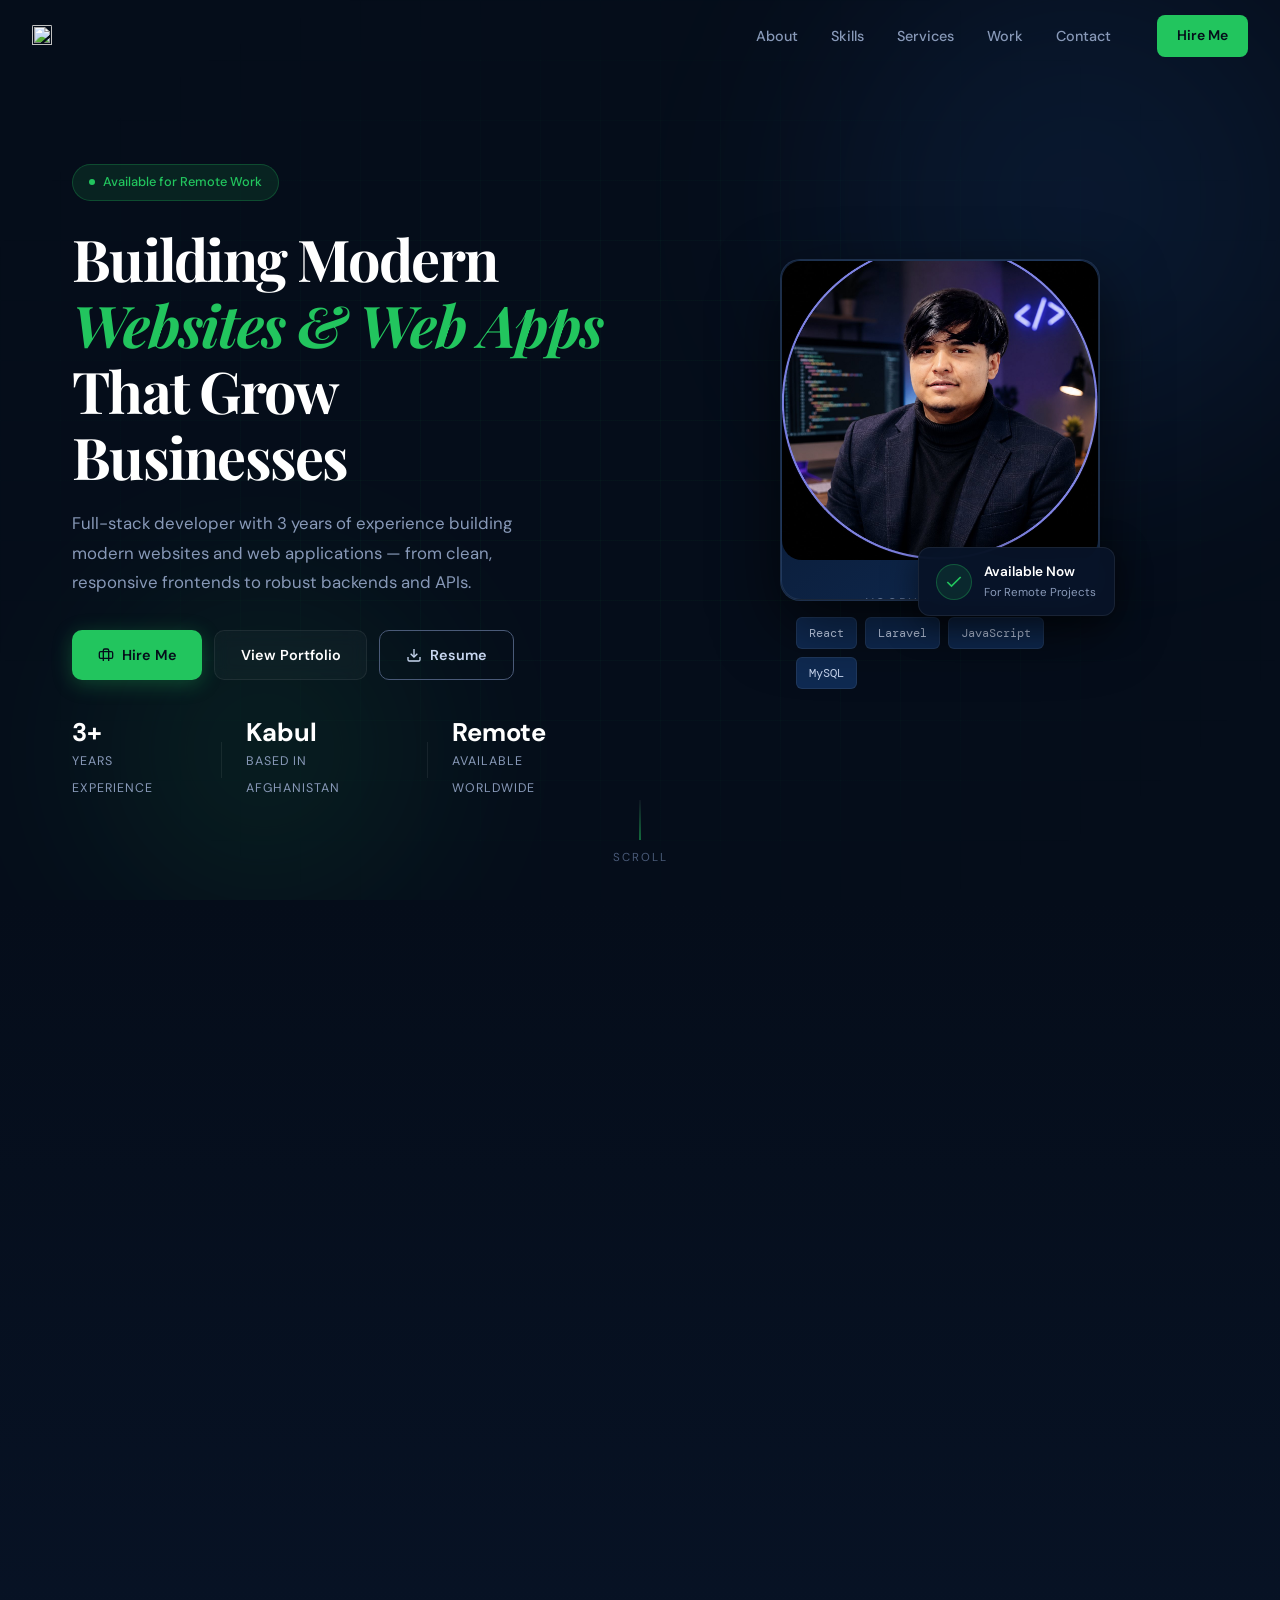
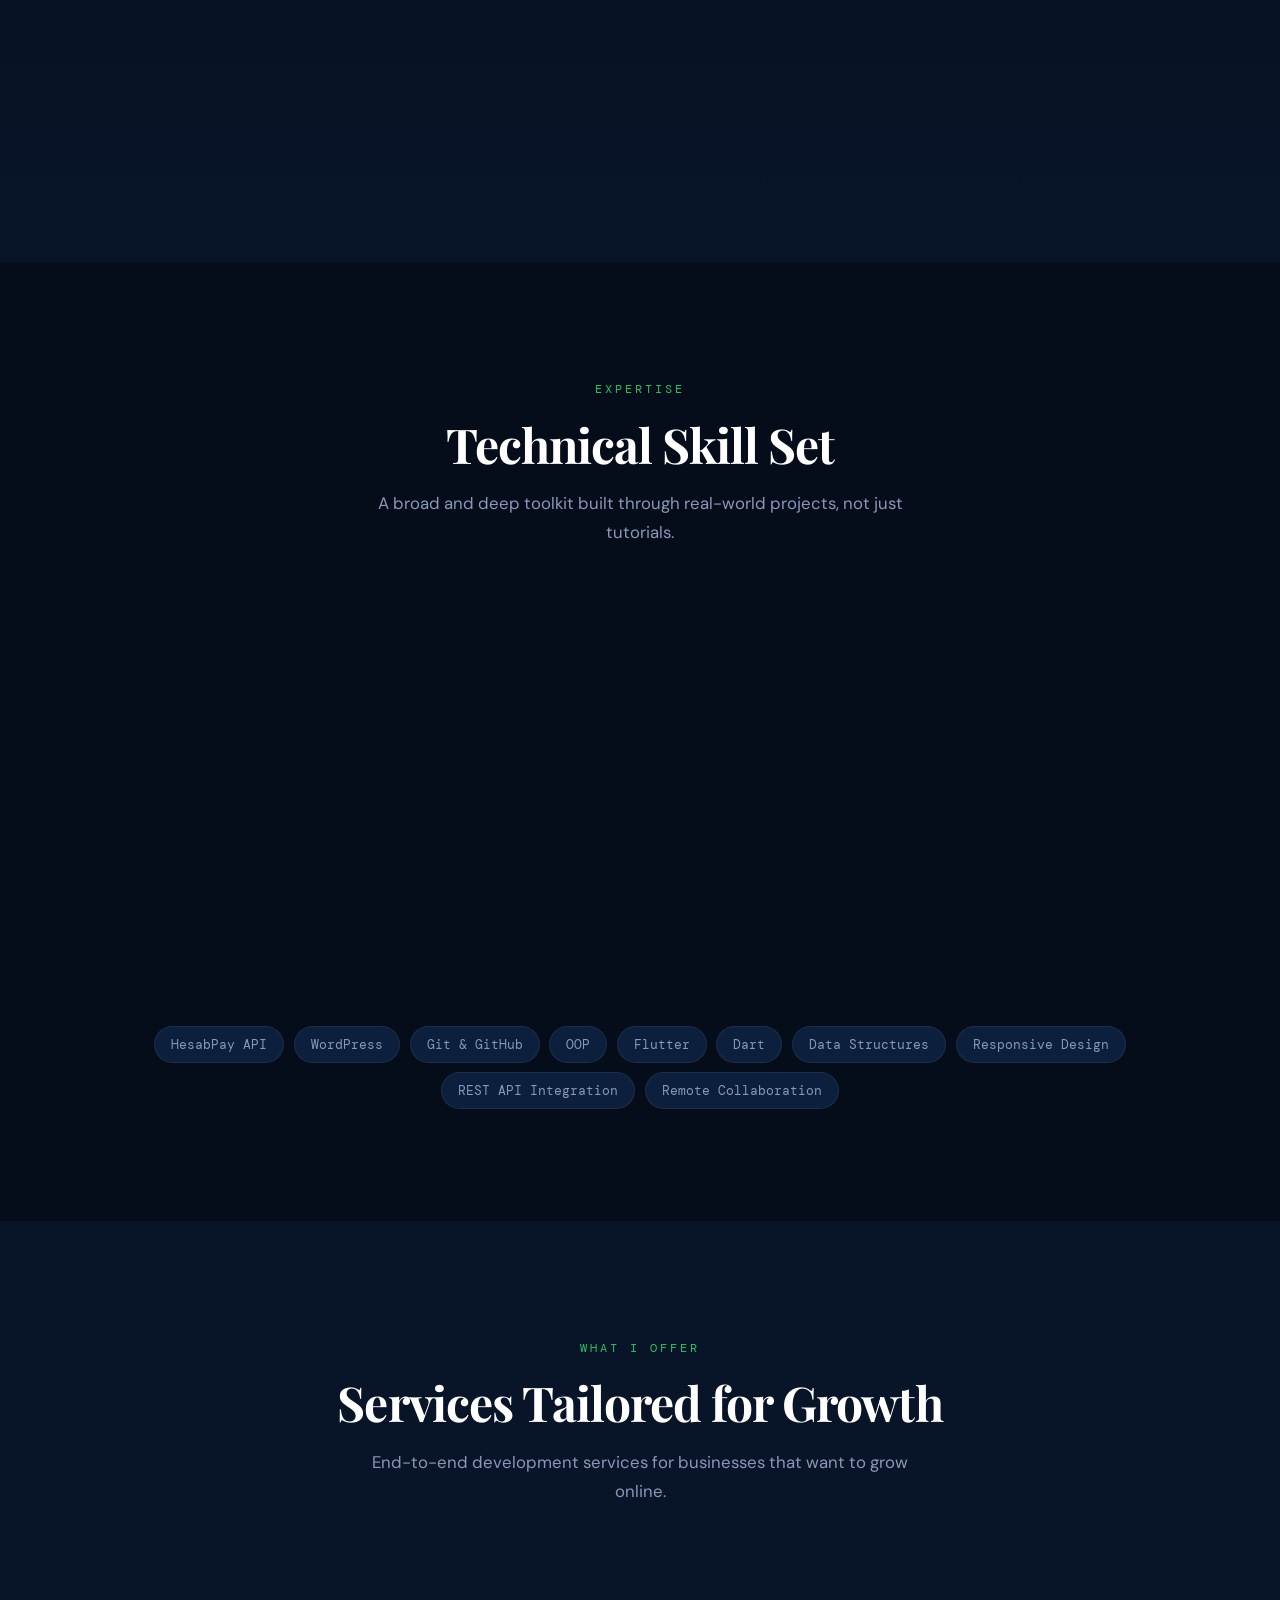
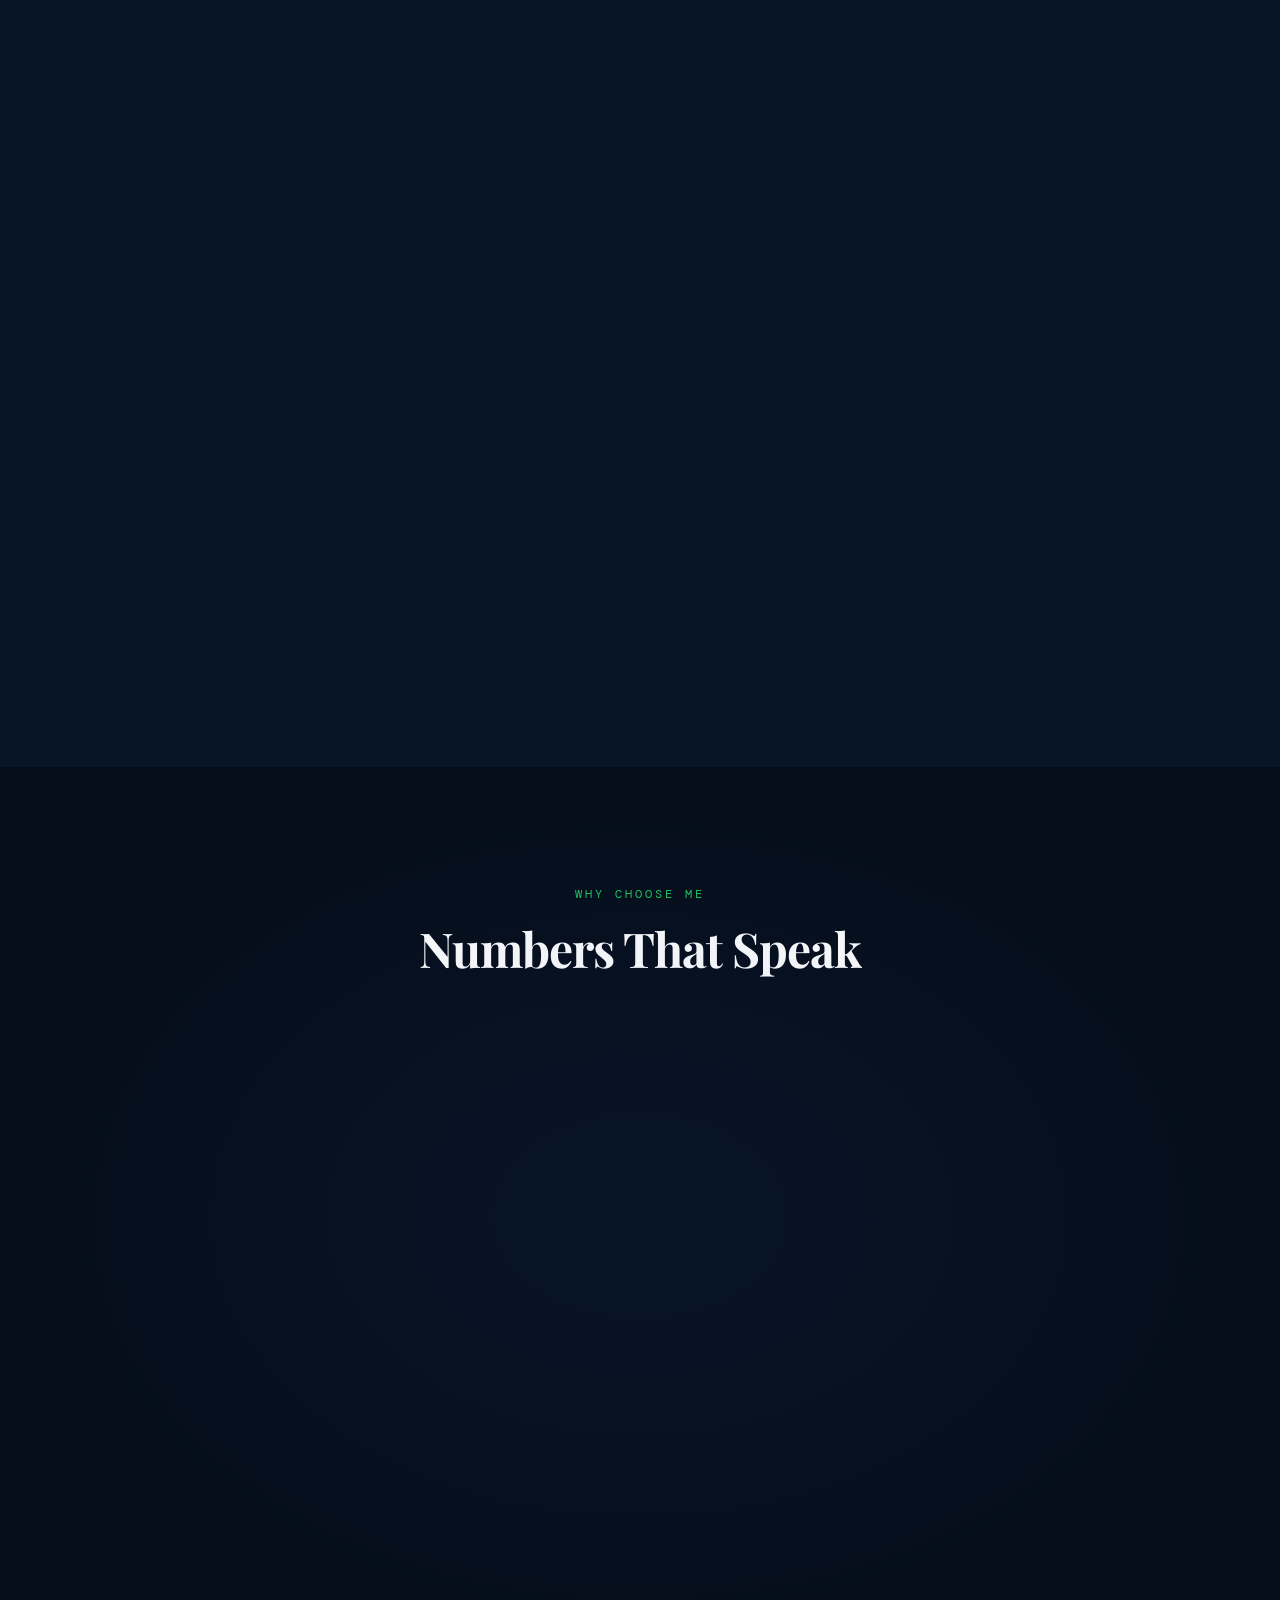
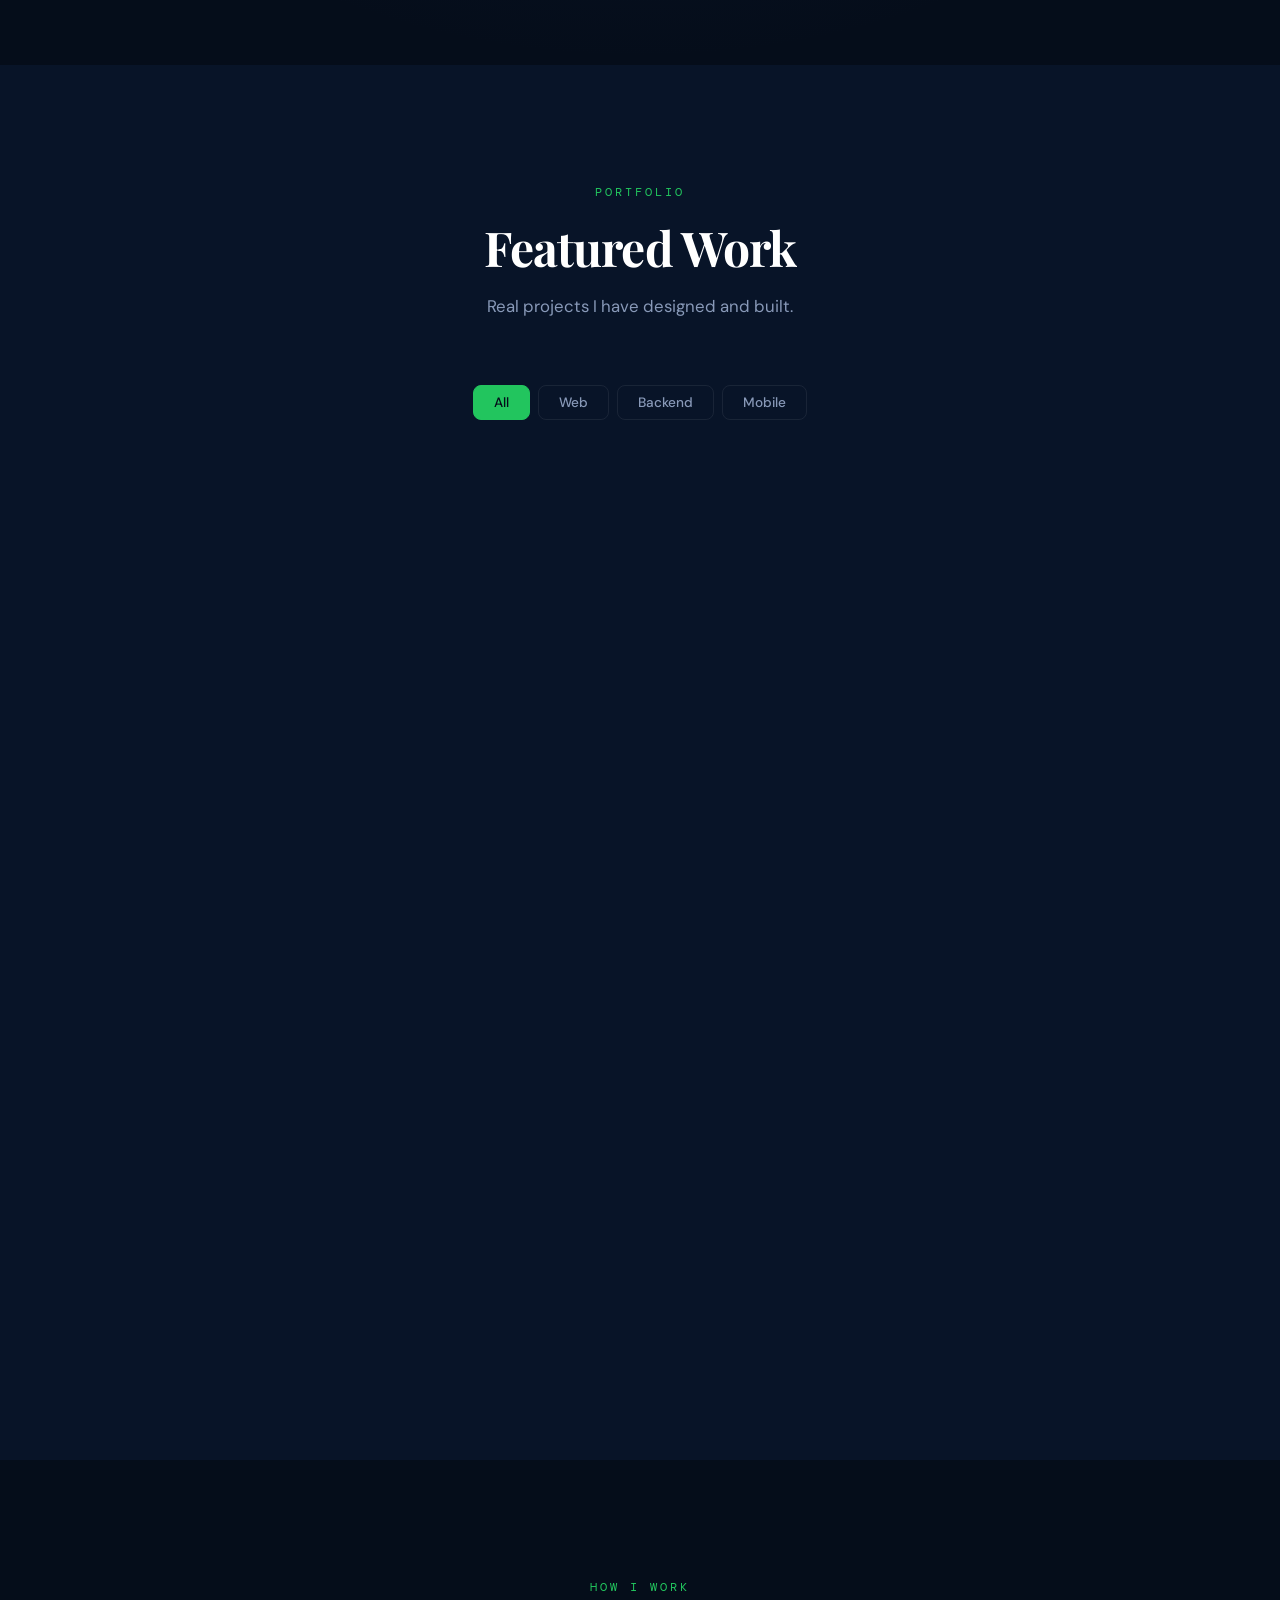
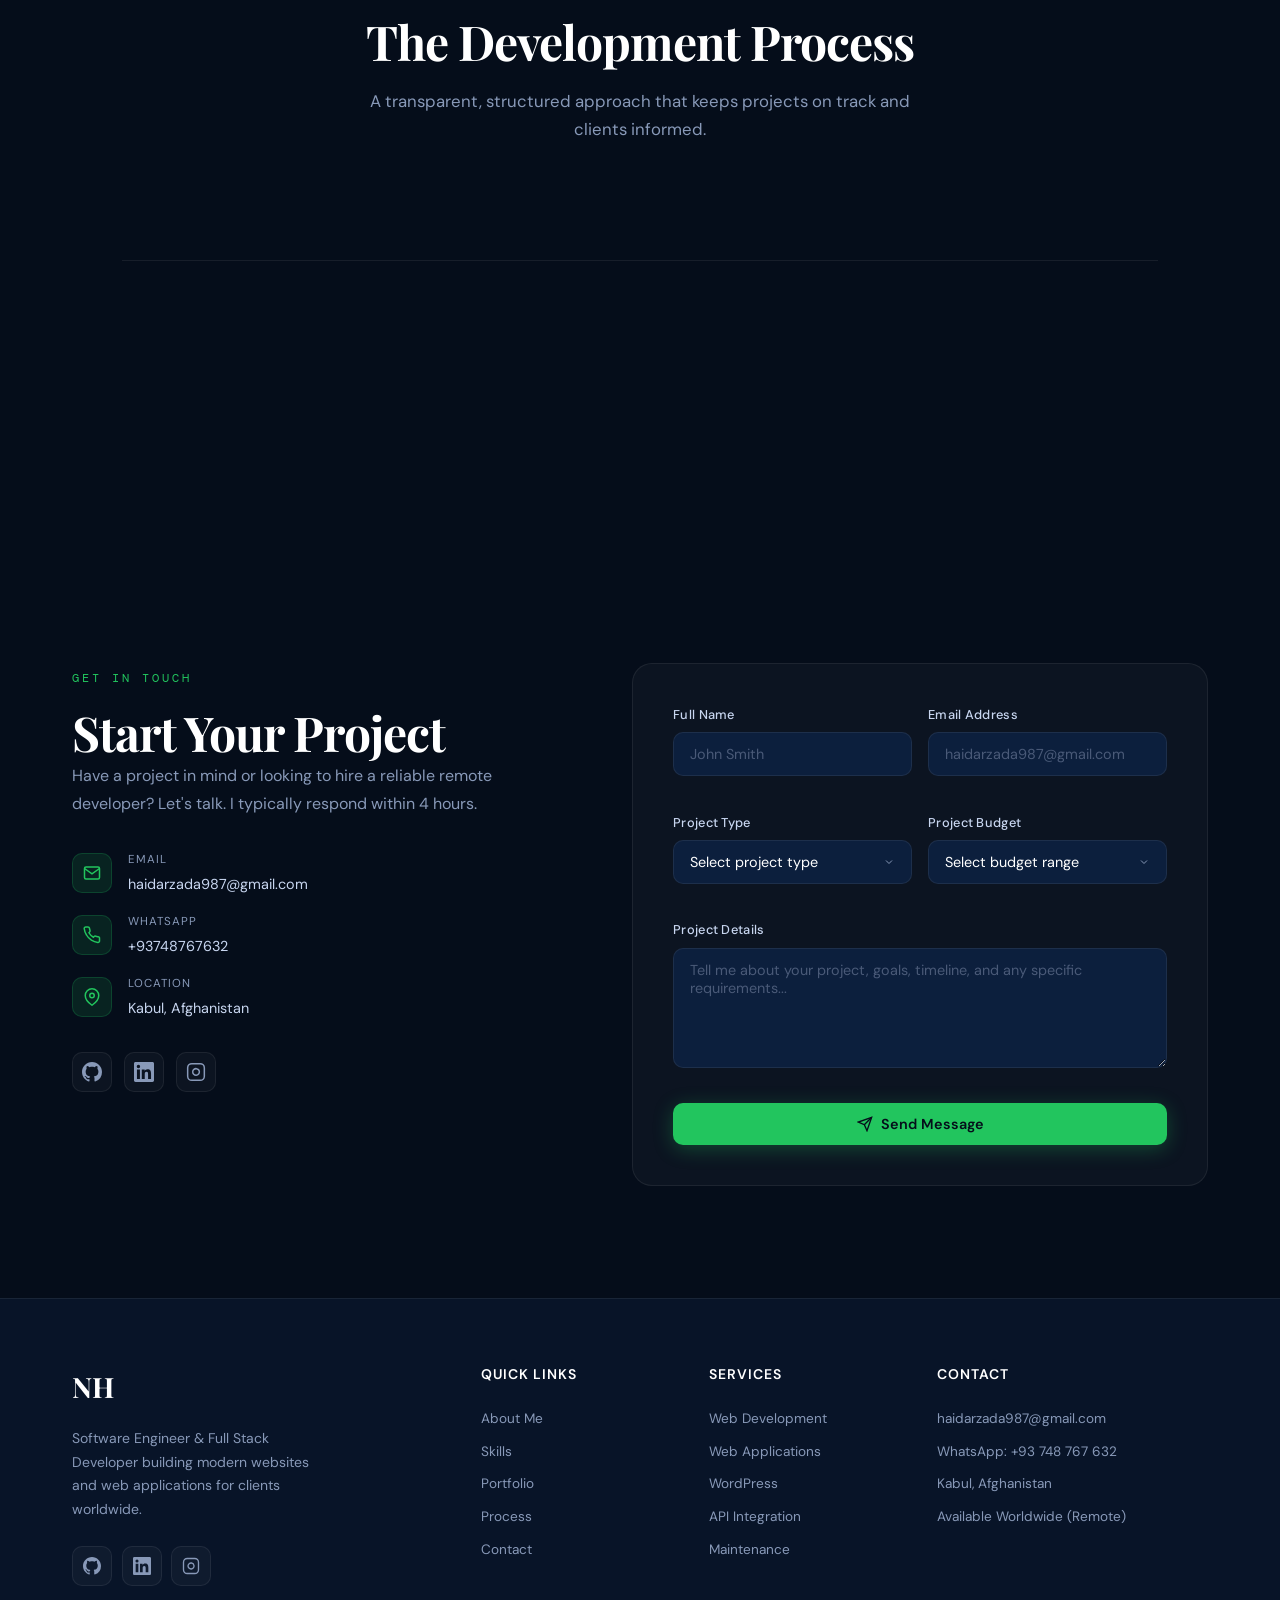
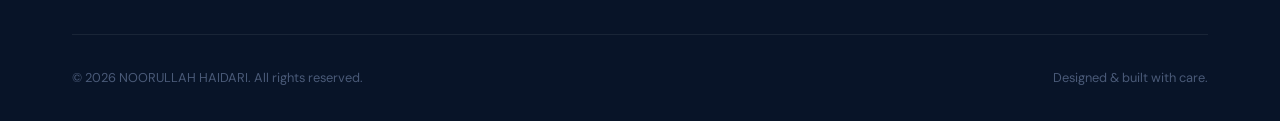
==== index.html @ 988dbe35 "Add BMI Pro mobile app to projects, add Mobile filter and Flutter/Dart skills" ====
<!DOCTYPE html>
<html lang="en">
<head>
  <meta charset="UTF-8" />
  <meta name="viewport" content="width=device-width, initial-scale=1.0" />
  <meta name="description" content="NOORULLAH HAIDARI — Software Engineer & Full Stack Developer based in Kabul, Afghanistan. Building modern websites and web applications for clients worldwide." />
  <meta name="keywords" content="Software Engineer, Full Stack Developer, Web Developer, Freelance Developer, Kabul, Remote Developer" />
  <meta name="author" content="NOORULLAH HAIDARI" />
  <meta property="og:title" content="NOORULLAH HAIDARI — Software Engineer & Full Stack Developer" />
  <meta property="og:description" content="Building Modern Websites & Applications That Grow Businesses" />
  <meta property="og:type" content="website" />
  <meta property="og:url" content="https://haidarzada987-tech.github.io/noorcode/" />
  <title>NOORULLAH HAIDARI — Software Engineer & Full Stack Developer</title>
  <link rel="preconnect" href="https://fonts.googleapis.com" />
  <link rel="preconnect" href="https://fonts.gstatic.com" crossorigin />
  <link href="https://fonts.googleapis.com/css2?family=Playfair+Display:ital,wght@0,400;0,600;0,700;1,400&family=DM+Sans:wght@300;400;500;600&family=DM+Mono:wght@300;400&display=swap" rel="stylesheet" />
  <link rel="stylesheet" href="style.css" />

  <script type="application/ld+json">
  {
    "@context": "https://schema.org",
    "@type": "Person",
    "name": "NOORULLAH HAIDARI",
    "jobTitle": "Software Engineer & Full Stack Developer",
    "url": "https://haidarzada987-tech.github.io/noorcode/",
    "address": { "@type": "PostalAddress", "addressLocality": "Kabul", "addressCountry": "AF" }
  }
  </script>
</head>
<body>

<!-- Scroll progress -->
<div class="scroll-progress" id="scrollProgress"></div>

<!-- Loading Screen -->
<div class="loader" id="loader">
  <div class="loader-inner">
    <div class="loader-logo">NOOR Code</div>
    <div class="loader-bar"><div class="loader-fill"></div></div>
  </div>
</div>

<!-- Navigation -->
<nav class="nav" id="nav" role="navigation" aria-label="Main navigation">
  <div class="nav-container">
    <a href="#hero" class="nav-logo" aria-label="NOORULLAH HAIDARI home">
      <span class="logo-text">
        <img src="img/07.jpeg">
      </span>
    </a>
    <ul class="nav-links" role="list">
      <li><a href="#about">About</a></li>
      <li><a href="#skills">Skills</a></li>
      <li><a href="#services">Services</a></li>
      <li><a href="#projects">Work</a></li>
      <li><a href="#contact">Contact</a></li>
    </ul>
    <a href="#contact" class="nav-cta">Hire Me</a>
    <button class="nav-toggle" id="navToggle" aria-label="Toggle navigation" aria-expanded="false">
      <span></span><span></span><span></span>
    </button>
  </div>
  <div class="nav-mobile" id="navMobile" aria-hidden="true">
    <ul role="list">
      <li><a href="#about" class="mobile-link">About</a></li>
      <li><a href="#skills" class="mobile-link">Skills</a></li>
      <li><a href="#services" class="mobile-link">Services</a></li>
      <li><a href="#projects" class="mobile-link">Work</a></li>
      <li><a href="#contact" class="mobile-link">Contact</a></li>
    </ul>
  </div>
</nav>

<!-- Hero -->
<section class="hero" id="hero" aria-label="Hero section">
  <div class="hero-bg">
    <div class="hero-grid"></div>
    <div class="hero-orb hero-orb-1"></div>
    <div class="hero-orb hero-orb-2"></div>
  </div>
  <div class="hero-container">
    <div class="hero-content fade-up">
      <div class="hero-badge">
        <span class="badge-dot"></span>
        Available for Remote Work
      </div>
      <h1 class="hero-title">
        Building Modern<br />
        <em>Websites & Web Apps</em><br />
        That Grow Businesses
      </h1>
      <p class="hero-desc">
        Full-stack developer with 3 years of experience building modern websites and web applications — from clean, responsive frontends to robust backends and APIs.
      </p>
      <div class="hero-actions">
        <a href="#contact" class="btn btn-primary">
          <svg width="16" height="16" viewBox="0 0 24 24" fill="none" stroke="currentColor" stroke-width="2"><path d="M20 7H4a2 2 0 0 0-2 2v6a2 2 0 0 0 2 2h16a2 2 0 0 0 2-2V9a2 2 0 0 0-2-2z"/><path d="M16 21V5a2 2 0 0 0-2-2h-4a2 2 0 0 0-2 2v16"/></svg>
          Hire Me
        </a>
        <a href="#projects" class="btn btn-secondary">View Portfolio</a>
        <a href="#" class="btn btn-ghost" download>
          <svg width="16" height="16" viewBox="0 0 24 24" fill="none" stroke="currentColor" stroke-width="2"><path d="M21 15v4a2 2 0 0 1-2 2H5a2 2 0 0 1-2-2v-4"/><polyline points="7,10 12,15 17,10"/><line x1="12" y1="15" x2="12" y2="3"/></svg>
          Resume
        </a>
      </div>
      <div class="hero-stats">
        <div class="hero-stat">
          <strong>3+</strong>
          <span>Years Experience</span>
        </div>
        <div class="hero-stat-divider"></div>
        <div class="hero-stat">
          <strong>Kabul</strong>
          <span>Based in Afghanistan</span>
        </div>
        <div class="hero-stat-divider"></div>
        <div class="hero-stat">
          <strong>Remote</strong>
          <span>Available Worldwide</span>
        </div>
      </div>
    </div>
    <div class="hero-visual fade-up delay-2">
      <div class="profile-frame">
        <div class="profile-image-wrap">
          <div class="profile-placeholder" aria-label="Profile photo placeholder">
            <img class="img" src="img/profile-round.jpg"/>
            <svg viewBox="0 0 200 220" fill="none" xmlns="http://www.w3.org/2000/svg">
              <ellipse cx="100" cy="85" rx="45" ry="48" fill="#1e3a5f" opacity="0.7"/>
              <ellipse cx="100" cy="200" rx="75" ry="55" fill="#1e3a5f" opacity="0.5"/>
              <ellipse cx="100" cy="83" rx="32" ry="35" fill="#2a5298" opacity="0.9"/>
              <ellipse cx="100" cy="78" rx="18" ry="20" fill="#3a6fd8" opacity="0.8"/>
              <circle cx="94" cy="73" r="3" fill="white" opacity="0.6"/>
            </svg>
            <span>NOORULLAH HAIDARI</span>
          </div>
          <div class="profile-badge-card">
            <div class="badge-card-icon">
              <svg width="20" height="20" viewBox="0 0 24 24" fill="none" stroke="#22c55e" stroke-width="2"><polyline points="20,6 9,17 4,12"/></svg>
            </div>
            <div>
              <div class="badge-card-title">Available Now</div>
              <div class="badge-card-sub">For Remote Projects</div>
            </div>
          </div>
        </div>
        <div class="profile-tech-stack" aria-label="Technology stack">
          <span>React</span>
          <span>Laravel</span>
          <span>JavaScript</span>
          <span>MySQL</span>
        </div>
      </div>
    </div>
  </div>
  <div class="hero-scroll" aria-hidden="true">
    <div class="scroll-line"></div>
    <span>Scroll</span>
  </div>
</section>

<!-- About -->
<section class="about section" id="about" aria-label="About me">
  <div class="container">
    <div class="about-grid">
      <div class="about-visual fade-left">
        <div class="about-image-wrap">
          <div class="about-placeholder" aria-hidden="true">
            
            <img class="no img" src="img/profile-round.jpg">
          </div>
          <div class="about-exp-badge">
            <strong>3</strong>
            <span>Years of<br/>Experience</span>
          </div>
        </div>
        <div class="about-info-cards">
          <div class="info-card">
            <svg width="18" height="18" viewBox="0 0 24 24" fill="none" stroke="#22c55e" stroke-width="2"><path d="M21 10c0 7-9 13-9 13s-9-6-9-13a9 9 0 0 1 18 0z"/><circle cx="12" cy="10" r="3"/></svg>
            Kabul, Afghanistan
          </div>
          <div class="info-card">
            <svg width="18" height="18" viewBox="0 0 24 24" fill="none" stroke="#22c55e" stroke-width="2"><circle cx="12" cy="12" r="10"/><polyline points="12,6 12,12 16,14"/></svg>
            Remote Freelance
          </div>
        </div>
      </div>
      <div class="about-content fade-right">
        <div class="section-label">About Me</div>
        <h2 class="section-title">Crafting Digital Experiences With Precision</h2>
        <p class="about-lead">I'm <strong>NOORULLAH HAIDARI</strong>, a Software Engineer and Full Stack Developer specialising in building high-performance digital products that solve real business problems.</p>
        <p class="about-body">
          With 3 years of hands-on experience building websites and web applications — including a payment platform that lets people in Afghanistan pay for paid AI tools, and a live business website for a Finnish cleaning company — I bring both technical depth and product thinking to every project. I don't just write code; I design user flows and deliver polished products that work in the real world.
        </p>
        <p class="about-body">
          My approach is rooted in clear communication, a transparent process, and close attention to quality — I treat every project as a partnership.
        </p>
        <div class="about-highlights">
          <div class="highlight-item">
            <svg width="16" height="16" viewBox="0 0 24 24" fill="none" stroke="#22c55e" stroke-width="2.5"><polyline points="20,6 9,17 4,12"/></svg>
            Clean, maintainable codebases
          </div>
          <div class="highlight-item">
            <svg width="16" height="16" viewBox="0 0 24 24" fill="none" stroke="#22c55e" stroke-width="2.5"><polyline points="20,6 9,17 4,12"/></svg>
            On-time delivery, every project
          </div>
          <div class="highlight-item">
            <svg width="16" height="16" viewBox="0 0 24 24" fill="none" stroke="#22c55e" stroke-width="2.5"><polyline points="20,6 9,17 4,12"/></svg>
            Scalable architecture by default
          </div>
          <div class="highlight-item">
            <svg width="16" height="16" viewBox="0 0 24 24" fill="none" stroke="#22c55e" stroke-width="2.5"><polyline points="20,6 9,17 4,12"/></svg>
            Post-launch support included
          </div>
        </div>
        <a href="#contact" class="btn btn-primary">Start a Project</a>
      </div>
    </div>
  </div>
</section>

<!-- Skills -->
<section class="skills section" id="skills" aria-label="Skills">
  <div class="container">
    <div class="section-header">
      <div class="section-label">Expertise</div>
      <h2 class="section-title">Technical Skill Set</h2>
      <p class="section-sub">A broad and deep toolkit built through real-world projects, not just tutorials.</p>
    </div>
    <div class="skills-grid">
      <div class="skill-category fade-up">
        <div class="skill-cat-header">
          <div class="skill-cat-icon">
            <svg width="20" height="20" viewBox="0 0 24 24" fill="none" stroke="currentColor" stroke-width="2"><polyline points="16,18 22,12 16,6"/><polyline points="8,6 2,12 8,18"/></svg>
          </div>
          <h3>Frontend</h3>
        </div>
        <div class="skill-bars">
          <div class="skill-bar-item"><div class="skill-label"><span>HTML5</span><span>95%</span></div><div class="skill-track"><div class="skill-fill" data-width="95"></div></div></div>
          <div class="skill-bar-item"><div class="skill-label"><span>CSS3</span><span>92%</span></div><div class="skill-track"><div class="skill-fill" data-width="92"></div></div></div>
          <div class="skill-bar-item"><div class="skill-label"><span>JavaScript</span><span>90%</span></div><div class="skill-track"><div class="skill-fill" data-width="90"></div></div></div>
          <div class="skill-bar-item"><div class="skill-label"><span>React.js</span><span>82%</span></div><div class="skill-track"><div class="skill-fill" data-width="82"></div></div></div>
          <div class="skill-bar-item"><div class="skill-label"><span>WordPress</span><span>85%</span></div><div class="skill-track"><div class="skill-fill" data-width="85"></div></div></div>
        </div>
      </div>
      <div class="skill-category fade-up delay-1">
        <div class="skill-cat-header">
          <div class="skill-cat-icon">
            <svg width="20" height="20" viewBox="0 0 24 24" fill="none" stroke="currentColor" stroke-width="2"><rect x="2" y="3" width="20" height="14" rx="2"/><line x1="8" y1="21" x2="16" y2="21"/><line x1="12" y1="17" x2="12" y2="21"/></svg>
          </div>
          <h3>Backend</h3>
        </div>
        <div class="skill-bars">
          <div class="skill-bar-item"><div class="skill-label"><span>Python</span><span>78%</span></div><div class="skill-track"><div class="skill-fill" data-width="78"></div></div></div>
          <div class="skill-bar-item"><div class="skill-label"><span>PHP / Laravel</span><span>80%</span></div><div class="skill-track"><div class="skill-fill" data-width="80"></div></div></div>
          <div class="skill-bar-item"><div class="skill-label"><span>REST APIs</span><span>85%</span></div><div class="skill-track"><div class="skill-fill" data-width="85"></div></div></div>
          <div class="skill-bar-item"><div class="skill-label"><span>MySQL</span><span>85%</span></div><div class="skill-track"><div class="skill-fill" data-width="85"></div></div></div>
          <div class="skill-bar-item"><div class="skill-label"><span>Java</span><span>76%</span></div><div class="skill-track"><div class="skill-fill" data-width="76"></div></div></div>
        </div>
      </div>
      <div class="skill-category fade-up delay-2">
        <div class="skill-cat-header">
          <div class="skill-cat-icon">
            <svg width="20" height="20" viewBox="0 0 24 24" fill="none" stroke="currentColor" stroke-width="2"><path d="M12 2L2 7l10 5 10-5-10-5z"/><path d="M2 17l10 5 10-5"/><path d="M2 12l10 5 10-5"/></svg>
          </div>
          <h3>Programming & Tools</h3>
        </div>
        <div class="skill-bars">
          <div class="skill-bar-item"><div class="skill-label"><span>C++</span><span>80%</span></div><div class="skill-track"><div class="skill-fill" data-width="80"></div></div></div>
          <div class="skill-bar-item"><div class="skill-label"><span>Git / GitHub</span><span>88%</span></div><div class="skill-track"><div class="skill-fill" data-width="88"></div></div></div>
          <div class="skill-bar-item"><div class="skill-label"><span>OOP & Problem Solving</span><span>82%</span></div><div class="skill-track"><div class="skill-fill" data-width="82"></div></div></div>
          <div class="skill-bar-item"><div class="skill-label"><span>Data Structures</span><span>75%</span></div><div class="skill-track"><div class="skill-fill" data-width="75"></div></div></div>
          <div class="skill-bar-item"><div class="skill-label"><span>Responsive Design</span><span>85%</span></div><div class="skill-track"><div class="skill-fill" data-width="85"></div></div></div>
        </div>
      </div>
    </div>
    <div class="tech-pills">
      <span>HesabPay API</span><span>WordPress</span><span>Git & GitHub</span><span>OOP</span><span>Flutter</span><span>Dart</span>
      <span>Data Structures</span><span>Responsive Design</span><span>REST API Integration</span><span>Remote Collaboration</span>
    </div>
  </div>
</section>

<!-- Services -->
<section class="services section" id="services" aria-label="Services">
  <div class="container">
    <div class="section-header">
      <div class="section-label">What I Offer</div>
      <h2 class="section-title">Services Tailored for Growth</h2>
      <p class="section-sub">End-to-end development services for businesses that want to grow online.</p>
    </div>
    <div class="services-grid">

      <div class="service-card fade-up">
        <div class="service-icon">
          <svg width="28" height="28" viewBox="0 0 24 24" fill="none" stroke="currentColor" stroke-width="1.5"><rect x="3" y="3" width="18" height="18" rx="2"/><path d="M3 9h18"/><path d="M9 21V9"/></svg>
        </div>
        <h3>Website Development</h3>
        <p>Custom-built websites engineered for performance, SEO, and conversion. Pixel-perfect on every device.</p>
        <div class="service-tags"><span>HTML/CSS</span><span>JavaScript</span><span>React</span></div>
      </div>

      <div class="service-card fade-up delay-1">
        <div class="service-icon">
          <svg width="28" height="28" viewBox="0 0 24 24" fill="none" stroke="currentColor" stroke-width="1.5"><circle cx="9" cy="21" r="1"/><circle cx="20" cy="21" r="1"/><path d="M1 1h4l2.68 13.39a2 2 0 0 0 2 1.61h9.72a2 2 0 0 0 2-1.61L23 6H6"/></svg>
        </div>
        <h3>WordPress Websites</h3>
        <p>Business websites built with WordPress — service pages, pricing, FAQ, reviews, and booking/contact flows that are easy to update.</p>
        <div class="service-tags"><span>WordPress</span><span>CMS</span><span>SEO</span></div>
      </div>

      <div class="service-card fade-up delay-2">
        <div class="service-icon">
          <svg width="28" height="28" viewBox="0 0 24 24" fill="none" stroke="currentColor" stroke-width="1.5"><rect x="5" y="2" width="14" height="20" rx="2" ry="2"/><line x1="12" y1="18" x2="12.01" y2="18"/></svg>
        </div>
        <h3>Web Applications</h3>
        <p>Custom web applications with user accounts, dashboards, and payment flows — planned and built end-to-end.</p>
        <div class="service-tags"><span>React</span><span>JavaScript</span><span>MySQL</span></div>
      </div>

      <div class="service-card fade-up">
        <div class="service-icon">
          <svg width="28" height="28" viewBox="0 0 24 24" fill="none" stroke="currentColor" stroke-width="1.5"><path d="M14 2H6a2 2 0 0 0-2 2v16a2 2 0 0 0 2 2h12a2 2 0 0 0 2-2V8z"/><polyline points="14,2 14,8 20,8"/><line x1="16" y1="13" x2="8" y2="13"/><line x1="16" y1="17" x2="8" y2="17"/><polyline points="10,9 9,9 8,9"/></svg>
        </div>
        <h3>Landing Pages</h3>
        <p>High-converting landing pages designed to capture leads, drive sign-ups, and maximise ROI on campaigns.</p>
        <div class="service-tags"><span>Conversion</span><span>Responsive</span></div>
      </div>

      <div class="service-card fade-up delay-1">
        <div class="service-icon">
          <svg width="28" height="28" viewBox="0 0 24 24" fill="none" stroke="currentColor" stroke-width="1.5"><path d="M18 20V10"/><path d="M12 20V4"/><path d="M6 20v-6"/></svg>
        </div>
        <h3>Business Websites</h3>
        <p>Corporate websites that establish authority, present your brand with confidence, and convert visitors.</p>
        <div class="service-tags"><span>Branding</span><span>CMS</span><span>SEO</span></div>
      </div>

      <div class="service-card fade-up delay-2">
        <div class="service-icon">
          <svg width="28" height="28" viewBox="0 0 24 24" fill="none" stroke="currentColor" stroke-width="1.5"><polyline points="1,4 1,10 7,10"/><path d="M3.51 15a9 9 0 1 0 .49-3.45"/></svg>
        </div>
        <h3>Maintenance & Support</h3>
        <p>Proactive monitoring, regular updates, bug fixes, and performance optimisation to keep your product healthy.</p>
        <div class="service-tags"><span>Ongoing Support</span><span>Updates</span></div>
      </div>

      <div class="service-card fade-up">
        <div class="service-icon">
          <svg width="28" height="28" viewBox="0 0 24 24" fill="none" stroke="currentColor" stroke-width="1.5"><path d="M13 2L3 14h9l-1 8 10-12h-9l1-8z"/></svg>
        </div>
        <h3>Performance Optimisation</h3>
        <p>Speed audits, Core Web Vitals improvements, and code-level optimisation that measurably improve scores.</p>
        <div class="service-tags"><span>Lighthouse</span><span>CDN</span><span>Caching</span></div>
      </div>

      <div class="service-card fade-up delay-1">
        <div class="service-icon">
          <svg width="28" height="28" viewBox="0 0 24 24" fill="none" stroke="currentColor" stroke-width="1.5"><path d="M10 13a5 5 0 0 0 7.54.54l3-3a5 5 0 0 0-7.07-7.07l-1.72 1.71"/><path d="M14 11a5 5 0 0 0-7.54-.54l-3 3a5 5 0 0 0 7.07 7.07l1.71-1.71"/></svg>
        </div>
        <h3>API Integration</h3>
        <p>Third-party integrations with payment gateways and custom REST APIs — including a real payment integration with the HesabPay API.</p>
        <div class="service-tags"><span>REST</span><span>HesabPay</span><span>JSON</span></div>
      </div>

    </div>
  </div>
</section>

<!-- Why Choose Me -->
<section class="stats section" id="stats" aria-label="Statistics">
  <div class="stats-bg"></div>
  <div class="container">
    <div class="section-header">
      <div class="section-label">Why Choose Me</div>
      <h2 class="section-title">Numbers That Speak</h2>
    </div>
    <div class="stats-grid">
      <div class="stat-card fade-up">
        <div class="stat-number" data-target="3">0</div>
        <div class="stat-symbol">+</div>
        <div class="stat-label">Years Experience</div>
      </div>
      <div class="stat-card fade-up delay-1">
        <div class="stat-number" data-target="2">0</div>
        <div class="stat-symbol">+</div>
        <div class="stat-label">Live Websites</div>
      </div>
      <div class="stat-card fade-up delay-2">
        <div class="stat-number" data-target="3">0</div>
        <div class="stat-symbol">+</div>
        <div class="stat-label">Featured Projects</div>
      </div>
      <div class="stat-card fade-up delay-3">
        <div class="stat-number" data-target="100">0</div>
        <div class="stat-symbol">%</div>
        <div class="stat-label">Remote Availability</div>
      </div>
    </div>
    <div class="why-grid">
      <div class="why-item fade-up">
        <div class="why-icon">
          <svg width="22" height="22" viewBox="0 0 24 24" fill="none" stroke="#22c55e" stroke-width="2"><path d="M12 22s8-4 8-10V5l-8-3-8 3v7c0 6 8 10 8 10z"/></svg>
        </div>
        <h4>Secure & Reliable</h4>
        <p>Security-first approach, encrypted communications, and industry-standard best practices on every project.</p>
      </div>
      <div class="why-item fade-up delay-1">
        <div class="why-icon">
          <svg width="22" height="22" viewBox="0 0 24 24" fill="none" stroke="#22c55e" stroke-width="2"><circle cx="12" cy="12" r="10"/><polyline points="12,6 12,12 16,14"/></svg>
        </div>
        <h4>On-Time Delivery</h4>
        <p>Transparent timelines with milestone-based progress. I respect deadlines because your time is money.</p>
      </div>
      <div class="why-item fade-up delay-2">
        <div class="why-icon">
          <svg width="22" height="22" viewBox="0 0 24 24" fill="none" stroke="#22c55e" stroke-width="2"><path d="M17 21v-2a4 4 0 0 0-4-4H5a4 4 0 0 0-4 4v2"/><circle cx="9" cy="7" r="4"/><path d="M23 21v-2a4 4 0 0 0-3-3.87"/><path d="M16 3.13a4 4 0 0 1 0 7.75"/></svg>
        </div>
        <h4>Client-First Approach</h4>
        <p>Regular updates, open channels, and full transparency throughout the project lifecycle.</p>
      </div>
      <div class="why-item fade-up delay-3">
        <div class="why-icon">
          <svg width="22" height="22" viewBox="0 0 24 24" fill="none" stroke="#22c55e" stroke-width="2"><polyline points="22,12 18,12 15,21 9,3 6,12 2,12"/></svg>
        </div>
        <h4>Built to Scale</h4>
        <p>Architecture decisions made with growth in mind. Your product won't need a rewrite in six months.</p>
      </div>
    </div>
  </div>
</section>

<!-- Projects -->
<section class="projects section" id="projects" aria-label="Portfolio projects">
  <div class="container">
    <div class="section-header">
      <div class="section-label">Portfolio</div>
      <h2 class="section-title">Featured Work</h2>
      <p class="section-sub">Real projects I have designed and built.</p>
    </div>
    <div class="projects-filter">
      <button class="filter-btn active" data-filter="all">All</button>
      <button class="filter-btn" data-filter="web">Web</button>
      <button class="filter-btn" data-filter="backend">Backend</button>
      <button class="filter-btn" data-filter="mobile">Mobile</button>
    </div>
    <div class="projects-grid">

      <div class="project-card fade-up" data-category="backend">
        <div class="project-image">
          <div class="project-placeholder proj-1">
            <div class="proj-mockup">
              <div class="mockup-bar"></div>
              <div class="mockup-content">
                <div class="mockup-line w80"></div>
                <div class="mockup-line w60"></div>
                <div class="mockup-grid">
                  <div class="mockup-block"></div>
                  <div class="mockup-block"></div>
                  <div class="mockup-block"></div>
                </div>
              </div>
            </div>
          </div>
          <div class="project-overlay">
            <a href="https://github.com/haidarzada987-tech" class="overlay-btn" aria-label="View on GitHub">
              <svg width="18" height="18" viewBox="0 0 24 24" fill="currentColor"><path d="M12 0C5.37 0 0 5.37 0 12c0 5.31 3.435 9.795 8.205 11.385.6.105.825-.255.825-.57 0-.285-.015-1.23-.015-2.235-3.015.555-3.795-.735-4.035-1.41-.135-.345-.72-1.41-1.23-1.695-.42-.225-1.02-.78-.015-.795.945-.015 1.62.87 1.845 1.23 1.08 1.815 2.805 1.305 3.495.99.105-.78.42-1.305.765-1.605-2.67-.3-5.46-1.335-5.46-5.925 0-1.305.465-2.385 1.23-3.225-.12-.3-.54-1.53.12-3.18 0 0 1.005-.315 3.3 1.23.96-.27 1.98-.405 3-.405s2.04.135 3 .405c2.295-1.56 3.3-1.23 3.3-1.23.66 1.65.24 2.88.12 3.18.765.84 1.23 1.905 1.23 3.225 0 4.605-2.805 5.625-5.475 5.925.435.375.81 1.095.81 2.22 0 1.605-.015 2.895-.015 3.3 0 .315.225.69.825.57A12.02 12.02 0 0 0 24 12c0-6.63-5.37-12-12-12z"/></svg>
            </a>
            
          </div>
        </div>
        <div class="project-info">
          <div class="project-tags"><span>React</span><span>JavaScript</span><span>MySQL</span></div>
          <h3>AI Payment Platform</h3>
          <p>A platform that lets people in Afghanistan pay for paid AI tools: sign up with email and phone, choose an AI package, and pay through the HesabPay API.</p>
        </div>
      </div>
<div class="project-card fade-up delay-1" data-category="web">
        <div class="project-image">
          <div class="project-placeholder proj-2">
            <div class="proj-mockup">
              <div class="mockup-bar"></div>
              <div class="mockup-content">
                <div class="mockup-hero-block"></div>
                <div class="mockup-line w70"></div>
                <div class="mockup-line w50"></div>
              </div>
            </div>
          </div>
          <div class="project-overlay">
            <a href="https://github.com/haidarzada987-tech" class="overlay-btn" aria-label="View on GitHub"><svg width="18" height="18" viewBox="0 0 24 24" fill="currentColor"><path d="M12 0C5.37 0 0 5.37 0 12c0 5.31 3.435 9.795 8.205 11.385.6.105.825-.255.825-.57 0-.285-.015-1.23-.015-2.235-3.015.555-3.795-.735-4.035-1.41-.135-.345-.72-1.41-1.23-1.695-.42-.225-1.02-.78-.015-.795.945-.015 1.62.87 1.845 1.23 1.08 1.815 2.805 1.305 3.495.99.105-.78.42-1.305.765-1.605-2.67-.3-5.46-1.335-5.46-5.925 0-1.305.465-2.385 1.23-3.225-.12-.3-.54-1.53.12-3.18 0 0 1.005-.315 3.3 1.23.96-.27 1.98-.405 3-.405s2.04.135 3 .405c2.295-1.56 3.3-1.23 3.3-1.23.66 1.65.24 2.88.12 3.18.765.84 1.23 1.905 1.23 3.225 0 4.605-2.805 5.625-5.475 5.925.435.375.81 1.095.81 2.22 0 1.605-.015 2.895-.015 3.3 0 .315.225.69.825.57A12.02 12.02 0 0 0 24 12c0-6.63-5.37-12-12-12z"/></svg></a>
            <a href="https://siivouspalvelu-ast.fi/" class="overlay-btn" aria-label="Live demo"><svg width="18" height="18" viewBox="0 0 24 24" fill="none" stroke="currentColor" stroke-width="2"><path d="M18 13v6a2 2 0 0 1-2 2H5a2 2 0 0 1-2-2V8a2 2 0 0 1 2-2h6"/><polyline points="15,3 21,3 21,9"/><line x1="10" y1="14" x2="21" y2="3"/></svg></a>
          </div>
        </div>
        <div class="project-info">
          <div class="project-tags"><span>WordPress</span><span>Business Website</span><span>SEO</span></div>
          <h3>AST Clean & Shine — Business Website</h3>
          <p>Live WordPress website for a Finnish cleaning company: service pages, pricing, FAQ, customer reviews, and a booking/contact flow.</p>
        </div>
      </div>
<div class="project-card fade-up delay-2" data-category="web">
        <div class="project-image">
          <div class="project-placeholder proj-3">
            <div class="proj-mockup">
              <div class="mockup-bar"></div>
              <div class="mockup-content">
                <div class="mockup-dash-grid">
                  <div class="dash-stat"></div>
                  <div class="dash-stat"></div>
                  <div class="dash-stat"></div>
                </div>
                <div class="mockup-chart"></div>
              </div>
            </div>
          </div>
          <div class="project-overlay">
            <a href="https://github.com/haidarzada987-tech" class="overlay-btn" aria-label="View on GitHub"><svg width="18" height="18" viewBox="0 0 24 24" fill="currentColor"><path d="M12 0C5.37 0 0 5.37 0 12c0 5.31 3.435 9.795 8.205 11.385.6.105.825-.255.825-.57 0-.285-.015-1.23-.015-2.235-3.015.555-3.795-.735-4.035-1.41-.135-.345-.72-1.41-1.23-1.695-.42-.225-1.02-.78-.015-.795.945-.015 1.62.87 1.845 1.23 1.08 1.815 2.805 1.305 3.495.99.105-.78.42-1.305.765-1.605-2.67-.3-5.46-1.335-5.46-5.925 0-1.305.465-2.385 1.23-3.225-.12-.3-.54-1.53.12-3.18 0 0 1.005-.315 3.3 1.23.96-.27 1.98-.405 3-.405s2.04.135 3 .405c2.295-1.56 3.3-1.23 3.3-1.23.66 1.65.24 2.88.12 3.18.765.84 1.23 1.905 1.23 3.225 0 4.605-2.805 5.625-5.475 5.925.435.375.81 1.095.81 2.22 0 1.605-.015 2.895-.015 3.3 0 .315.225.69.825.57A12.02 12.02 0 0 0 24 12c0-6.63-5.37-12-12-12z"/></svg></a>
            <a href="https://haidarzada987-tech.github.io/noorcode/" class="overlay-btn" aria-label="Live demo"><svg width="18" height="18" viewBox="0 0 24 24" fill="none" stroke="currentColor" stroke-width="2"><path d="M18 13v6a2 2 0 0 1-2 2H5a2 2 0 0 1-2-2V8a2 2 0 0 1 2-2h6"/><polyline points="15,3 21,3 21,9"/><line x1="10" y1="14" x2="21" y2="3"/></svg></a>
          </div>
        </div>
        <div class="project-info">
          <div class="project-tags"><span>HTML5</span><span>CSS3</span><span>JavaScript</span></div>
          <h3>Personal Portfolio Website</h3>
          <p>This very website — my personal portfolio, designed, built, and published live with GitHub Pages.</p>
        </div>
      </div>
<div class="project-card fade-up delay-1" data-category="mobile">
        <div class="project-image">
          <div class="project-placeholder proj-4">
            <div class="proj-mockup">
              <div class="mockup-bar"></div>
              <div class="mockup-content">
                <div class="mockup-line w70"></div>
                <div class="mockup-line w50"></div>
                <div class="mockup-chart"></div>
              </div>
            </div>
          </div>
          <div class="project-overlay">
            <a href="https://github.com/haidarzada987-tech/BMI-Pro" class="overlay-btn" aria-label="View on GitHub"><svg width="18" height="18" viewBox="0 0 24 24" fill="currentColor"><path d="M12 0C5.37 0 0 5.37 0 12c0 5.31 3.435 9.795 8.205 11.385.6.105.825-.255.825-.57 0-.285-.015-1.23-.015-2.235-3.015.555-3.795-.735-4.035-1.41-.135-.345-.72-1.41-1.23-1.695-.42-.225-1.02-.78-.015-.795.945-.015 1.62.87 1.845 1.23 1.08 1.815 2.805 1.305 3.495.99.105-.78.42-1.305.765-1.605-2.67-.3-5.46-1.335-5.46-5.925 0-1.305.465-2.385 1.23-3.225-.12-.3-.54-1.53.12-3.18 0 0 1.005-.315 3.3 1.23.96-.27 1.98-.405 3-.405s2.04.135 3 .405c2.295-1.56 3.3-1.23 3.3-1.23.66 1.65.24 2.88.12 3.18.765.84 1.23 1.905 1.23 3.225 0 4.605-2.805 5.625-5.475 5.925.435.375.81 1.095.81 2.22 0 1.605-.015 2.895-.015 3.3 0 .315.225.69.825.57A12.02 12.02 0 0 0 24 12c0-6.63-5.37-12-12-12z"/></svg></a>
          </div>
        </div>
        <div class="project-info">
          <div class="project-tags"><span>Flutter</span><span>Dart</span><span>Mobile App</span></div>
          <h3>BMI Pro — BMI &amp; Wellness Tracker</h3>
          <p>A local-first Flutter mobile app (Android/iOS): BMI, BMR and TDEE calculation, weight history with charts, 7 languages including Dari and Arabic — all data stored on-device, no account or backend needed.</p>
        </div>
      </div>

    </div>
  </div>
</section>

<!-- Process -->
<section class="process section" id="process" aria-label="Development process">
  <div class="container">
    <div class="section-header">
      <div class="section-label">How I Work</div>
      <h2 class="section-title">The Development Process</h2>
      <p class="section-sub">A transparent, structured approach that keeps projects on track and clients informed.</p>
    </div>
    <div class="process-timeline">
      <div class="process-line"></div>
      <div class="process-steps">
        <div class="process-step fade-up">
          <div class="step-num">01</div>
          <div class="step-icon">
            <svg width="22" height="22" viewBox="0 0 24 24" fill="none" stroke="currentColor" stroke-width="2"><circle cx="11" cy="11" r="8"/><line x1="21" y1="21" x2="16.65" y2="16.65"/></svg>
          </div>
          <h4>Discovery</h4>
          <p>Deep dive into your business goals, target audience, and technical requirements to build a precise project brief.</p>
        </div>
        <div class="process-step fade-up delay-1">
          <div class="step-num">02</div>
          <div class="step-icon">
            <svg width="22" height="22" viewBox="0 0 24 24" fill="none" stroke="currentColor" stroke-width="2"><path d="M14 2H6a2 2 0 0 0-2 2v16a2 2 0 0 0 2 2h12a2 2 0 0 0 2-2V8z"/><polyline points="14,2 14,8 20,8"/></svg>
          </div>
          <h4>Planning</h4>
          <p>Architecture design, technology selection, timeline creation, and milestone definition before a single line of code.</p>
        </div>
        <div class="process-step fade-up delay-2">
          <div class="step-num">03</div>
          <div class="step-icon">
            <svg width="22" height="22" viewBox="0 0 24 24" fill="none" stroke="currentColor" stroke-width="2"><rect x="3" y="3" width="18" height="18" rx="2"/><circle cx="8.5" cy="8.5" r="1.5"/><polyline points="21,15 16,10 5,21"/></svg>
          </div>
          <h4>Design</h4>
          <p>High-fidelity wireframes and interactive prototypes reviewed and approved before development begins.</p>
        </div>
        <div class="process-step fade-up delay-3">
          <div class="step-num">04</div>
          <div class="step-icon">
            <svg width="22" height="22" viewBox="0 0 24 24" fill="none" stroke="currentColor" stroke-width="2"><polyline points="16,18 22,12 16,6"/><polyline points="8,6 2,12 8,18"/></svg>
          </div>
          <h4>Development</h4>
          <p>Clean, documented code with regular commits, weekly progress reports, and staging environment access.</p>
        </div>
        <div class="process-step fade-up">
          <div class="step-num">05</div>
          <div class="step-icon">
            <svg width="22" height="22" viewBox="0 0 24 24" fill="none" stroke="currentColor" stroke-width="2"><path d="M22 11.08V12a10 10 0 1 1-5.93-9.14"/><polyline points="22,4 12,14.01 9,11.01"/></svg>
          </div>
          <h4>Testing</h4>
          <p>Comprehensive QA across browsers and devices, performance testing, security audits, and bug resolution.</p>
        </div>
        <div class="process-step fade-up delay-1">
          <div class="step-num">06</div>
          <div class="step-icon">
            <svg width="22" height="22" viewBox="0 0 24 24" fill="none" stroke="currentColor" stroke-width="2"><path d="M18.36 6.64a9 9 0 1 1-12.73 0"/><line x1="12" y1="2" x2="12" y2="12"/></svg>
          </div>
          <h4>Launch</h4>
          <p>Zero-downtime deployment, domain configuration, post-launch monitoring, and 30-day support included.</p>
        </div>
      </div>
    </div>
  </div>
</section>


<!-- Contact -->
<section class="contact section" id="contact" aria-label="Contact">
  <div class="container">
    <div class="contact-grid">
      <div class="contact-info fade-left">
        <div class="section-label">Get In Touch</div>
        <h2 class="section-title">Start Your Project</h2>
        <p class="contact-desc">Have a project in mind or looking to hire a reliable remote developer? Let's talk. I typically respond within 4 hours.</p>
        <div class="contact-details">
          <a href="mailto:haidarzada987@gmail.com" class="contact-detail-item">
            <div class="contact-detail-icon">
              <svg width="18" height="18" viewBox="0 0 24 24" fill="none" stroke="#22c55e" stroke-width="2"><path d="M4 4h16c1.1 0 2 .9 2 2v12c0 1.1-.9 2-2 2H4c-1.1 0-2-.9-2-2V6c0-1.1.9-2 2-2z"/><polyline points="22,6 12,13 2,6"/></svg>
            </div>
            <div>
              <span>Email</span>
              haidarzada987@gmail.com
            </div>
          </a>
          <a href="https://wa.me/93748767632" class="contact-detail-item">
            <div class="contact-detail-icon">
              <svg width="18" height="18" viewBox="0 0 24 24" fill="none" stroke="#22c55e" stroke-width="2"><path d="M22 16.92v3a2 2 0 0 1-2.18 2 19.79 19.79 0 0 1-8.63-3.07A19.5 19.5 0 0 1 4.69 12 19.79 19.79 0 0 1 1.61 3.38 2 2 0 0 1 3.6 1.21h3a2 2 0 0 1 2 1.72 12.84 12.84 0 0 0 .7 2.81 2 2 0 0 1-.45 2.11L7.91 9a16 16 0 0 0 6 6l.92-.92a2 2 0 0 1 2.11-.45 12.84 12.84 0 0 0 2.81.7A2 2 0 0 1 22 16.92z"/></svg>
            </div>
            <div>
              <span>WhatsApp</span>
              +93748767632
            </div>
          </a>
          <div class="contact-detail-item">
            <div class="contact-detail-icon">
              <svg width="18" height="18" viewBox="0 0 24 24" fill="none" stroke="#22c55e" stroke-width="2"><path d="M21 10c0 7-9 13-9 13s-9-6-9-13a9 9 0 0 1 18 0z"/><circle cx="12" cy="10" r="3"/></svg>
            </div>
            <div>
              <span>Location</span>
              Kabul, Afghanistan
            </div>
          </div>
        </div>
        <div class="contact-social">
          <a href="https://github.com/haidarzada987-tech" class="social-link" aria-label="GitHub">
            <svg width="20" height="20" viewBox="0 0 24 24" fill="currentColor"><path d="M12 0C5.37 0 0 5.37 0 12c0 5.31 3.435 9.795 8.205 11.385.6.105.825-.255.825-.57 0-.285-.015-1.23-.015-2.235-3.015.555-3.795-.735-4.035-1.41-.135-.345-.72-1.41-1.23-1.695-.42-.225-1.02-.78-.015-.795.945-.015 1.62.87 1.845 1.23 1.08 1.815 2.805 1.305 3.495.99.105-.78.42-1.305.765-1.605-2.67-.3-5.46-1.335-5.46-5.925 0-1.305.465-2.385 1.23-3.225-.12-.3-.54-1.53.12-3.18 0 0 1.005-.315 3.3 1.23.96-.27 1.98-.405 3-.405s2.04.135 3 .405c2.295-1.56 3.3-1.23 3.3-1.23.66 1.65.24 2.88.12 3.18.765.84 1.23 1.905 1.23 3.225 0 4.605-2.805 5.625-5.475 5.925.435.375.81 1.095.81 2.22 0 1.605-.015 2.895-.015 3.3 0 .315.225.69.825.57A12.02 12.02 0 0 0 24 12c0-6.63-5.37-12-12-12z"/></svg>
          </a>
          <a href="https://www.linkedin.com/in/haidar-zada-44863142b" class="social-link" aria-label="LinkedIn">
            <svg width="20" height="20" viewBox="0 0 24 24" fill="currentColor"><path d="M20.447 20.452h-3.554v-5.569c0-1.328-.027-3.037-1.852-3.037-1.853 0-2.136 1.445-2.136 2.939v5.667H9.351V9h3.414v1.561h.046c.477-.9 1.637-1.85 3.37-1.85 3.601 0 4.267 2.37 4.267 5.455v6.286zM5.337 7.433a2.062 2.062 0 0 1-2.063-2.065 2.064 2.064 0 1 1 2.063 2.065zm1.782 13.019H3.555V9h3.564v11.452zM22.225 0H1.771C.792 0 0 .774 0 1.729v20.542C0 23.227.792 24 1.771 24h20.451C23.2 24 24 23.227 24 22.271V1.729C24 .774 23.2 0 22.222 0h.003z"/></svg>
          </a>
          <a href="https://www.instagram.com/noo_rullha/" class="social-link" aria-label="Instagram">
            <svg width="20" height="20" viewBox="0 0 24 24" fill="none" stroke="currentColor" stroke-width="1.8"><rect x="2" y="2" width="20" height="20" rx="5" ry="5"/><path d="M16 11.37A4 4 0 1 1 12.63 8 4 4 0 0 1 16 11.37z"/><line x1="17.5" y1="6.5" x2="17.51" y2="6.5"/></svg>
          </a>
        </div>
      </div>
      <div class="contact-form-wrap fade-right">
        <form class="contact-form" id="contactForm" action="https://formsubmit.co/haidarzada987@gmail.com" method="POST">
          <input type="hidden" name="_subject" value="New project inquiry — from my portfolio website" />
          <input type="hidden" name="_next" value="https://haidarzada987-tech.github.io/noorcode/?sent=1#contact" />
          <input type="hidden" name="_template" value="table" />
          <input type="text" name="_honey" style="display:none" tabindex="-1" autocomplete="off" />
          <div class="form-row">
            <div class="form-group">
              <label for="name">Full Name</label>
              <input type="text" id="name" name="name" placeholder="John Smith" autocomplete="name" />
              <span class="form-error" id="nameError"></span>
            </div>
            <div class="form-group">
              <label for="email">Email Address</label>
              <input type="email" id="email" name="email" placeholder="haidarzada987@gmail.com" autocomplete="email" />
              <span class="form-error" id="emailError"></span>
            </div>
          </div>
          <div class="form-row">
            <div class="form-group">
              <label for="project">Project Type</label>
              <select id="project" name="project">
                <option value="">Select project type</option>
                <option>Website Development</option>
                <option>WordPress Website</option>
                <option>Web Application</option>
                <option>API / Backend</option>
                <option>Landing Page</option>
                <option>Maintenance / Support</option>
                <option>Other</option>
              </select>
              <span class="form-error" id="projectError"></span>
            </div>
            <div class="form-group">
              <label for="budget">Project Budget</label>
              <select id="budget" name="budget">
                <option value="">Select budget range</option>
                <option>Under $1,000</option>
                <option>$1,000 – $5,000</option>
                <option>$5,000 – $15,000</option>
                <option>$15,000 – $50,000</option>
                <option>$50,000+</option>
              </select>
            </div>
          </div>
          <div class="form-group">
            <label for="message">Project Details</label>
            <textarea id="message" name="message" placeholder="Tell me about your project, goals, timeline, and any specific requirements..." rows="5"></textarea>
            <span class="form-error" id="messageError"></span>
          </div>
          <button type="submit" class="btn btn-primary btn-full">
            <svg width="16" height="16" viewBox="0 0 24 24" fill="none" stroke="currentColor" stroke-width="2"><line x1="22" y1="2" x2="11" y2="13"/><polygon points="22,2 15,22 11,13 2,9"/></svg>
            Send Message
          </button>
          <div class="form-success" id="formSuccess" aria-live="polite">
            <svg width="20" height="20" viewBox="0 0 24 24" fill="none" stroke="#22c55e" stroke-width="2"><polyline points="20,6 9,17 4,12"/></svg>
            Message sent! I'll respond within 4 hours.
          </div>
        </form>
      </div>
    </div>
  </div>
</section>

<!-- Footer -->
<footer class="footer" role="contentinfo">
  <div class="container">
    <div class="footer-grid">
      <div class="footer-brand">
        <a href="#hero" class="footer-logo" aria-label="NOORULLAH HAIDARI home">NH</a>
        <p>Software Engineer & Full Stack Developer building modern websites and web applications for clients worldwide.</p>
        <div class="footer-social">
          <a href="https://github.com/haidarzada987-tech" aria-label="GitHub" class="social-link"><svg width="18" height="18" viewBox="0 0 24 24" fill="currentColor"><path d="M12 0C5.37 0 0 5.37 0 12c0 5.31 3.435 9.795 8.205 11.385.6.105.825-.255.825-.57 0-.285-.015-1.23-.015-2.235-3.015.555-3.795-.735-4.035-1.41-.135-.345-.72-1.41-1.23-1.695-.42-.225-1.02-.78-.015-.795.945-.015 1.62.87 1.845 1.23 1.08 1.815 2.805 1.305 3.495.99.105-.78.42-1.305.765-1.605-2.67-.3-5.46-1.335-5.46-5.925 0-1.305.465-2.385 1.23-3.225-.12-.3-.54-1.53.12-3.18 0 0 1.005-.315 3.3 1.23.96-.27 1.98-.405 3-.405s2.04.135 3 .405c2.295-1.56 3.3-1.23 3.3-1.23.66 1.65.24 2.88.12 3.18.765.84 1.23 1.905 1.23 3.225 0 4.605-2.805 5.625-5.475 5.925.435.375.81 1.095.81 2.22 0 1.605-.015 2.895-.015 3.3 0 .315.225.69.825.57A12.02 12.02 0 0 0 24 12c0-6.63-5.37-12-12-12z"/></svg></a>
          <a href="https://www.linkedin.com/in/haidar-zada-44863142b" aria-label="LinkedIn" class="social-link"><svg width="18" height="18" viewBox="0 0 24 24" fill="currentColor"><path d="M20.447 20.452h-3.554v-5.569c0-1.328-.027-3.037-1.852-3.037-1.853 0-2.136 1.445-2.136 2.939v5.667H9.351V9h3.414v1.561h.046c.477-.9 1.637-1.85 3.37-1.85 3.601 0 4.267 2.37 4.267 5.455v6.286zM5.337 7.433a2.062 2.062 0 0 1-2.063-2.065 2.064 2.064 0 1 1 2.063 2.065zm1.782 13.019H3.555V9h3.564v11.452zM22.225 0H1.771C.792 0 0 .774 0 1.729v20.542C0 23.227.792 24 1.771 24h20.451C23.2 24 24 23.227 24 22.271V1.729C24 .774 23.2 0 22.222 0h.003z"/></svg></a>
          <a href="https://www.instagram.com/noo_rullha/" aria-label="Instagram" class="social-link"><svg width="18" height="18" viewBox="0 0 24 24" fill="none" stroke="currentColor" stroke-width="1.8"><rect x="2" y="2" width="20" height="20" rx="5"/><path d="M16 11.37A4 4 0 1 1 12.63 8 4 4 0 0 1 16 11.37z"/><line x1="17.5" y1="6.5" x2="17.51" y2="6.5"/></svg></a>
        </div>
      </div>
      <div class="footer-col">
        <h4>Quick Links</h4>
        <ul>
          <li><a href="#about">About Me</a></li>
          <li><a href="#skills">Skills</a></li>
          <li><a href="#projects">Portfolio</a></li>
          <li><a href="#process">Process</a></li>
          <li><a href="#contact">Contact</a></li>
        </ul>
      </div>
      <div class="footer-col">
        <h4>Services</h4>
        <ul>
          <li><a href="#services">Web Development</a></li>
          <li><a href="#services">Web Applications</a></li>
          <li><a href="#services">WordPress</a></li>
          <li><a href="#services">API Integration</a></li>
          <li><a href="#services">Maintenance</a></li>
        </ul>
      </div>
      <div class="footer-col">
        <h4>Contact</h4>
        <ul>
          <li><a href="mailto:haidarzada987@gmail.com">haidarzada987@gmail.com</a></li>
          <li><a href="https://wa.me/93748767632">WhatsApp: +93 748 767 632</a></li>
          <li>Kabul, Afghanistan</li>
          <li>Available Worldwide (Remote)</li>
        </ul>
      </div>
    </div>
    <div class="footer-bottom">
      <p>&copy; 2026 NOORULLAH HAIDARI. All rights reserved.</p>
      <p>Designed & built with care.</p>
    </div>
  </div>
</footer>

<script src="script.js"></script>
</body>
</html>
---- style.css ----
/* =========================================
   NOORULLAH HAIDARI — PORTFOLIO
   Premium Dark Portfolio CSS
   ========================================= */

/* ---- Variables ---- */
:root {
  --navy: #050d1a;
  --navy-2: #081428;
  --navy-3: #0c1f3d;
  --navy-4: #0f2a52;
  --blue: #1a4480;
  --blue-2: #2255a4;
  --accent: #22c55e;
  --accent-2: #16a34a;
  --accent-dim: rgba(34,197,94,0.12);
  --white: #ffffff;
  --gray-1: #f0f4ff;
  --gray-2: #c8d6f0;
  --gray-3: #8899b8;
  --gray-4: #4a5a78;
  --glass: rgba(255,255,255,0.03);
  --glass-border: rgba(255,255,255,0.07);
  --shadow-sm: 0 2px 12px rgba(0,0,0,0.4);
  --shadow-md: 0 8px 32px rgba(0,0,0,0.5);
  --shadow-lg: 0 24px 64px rgba(0,0,0,0.6);
  --radius: 12px;
  --radius-lg: 20px;
  --transition: 0.35s cubic-bezier(0.4,0,0.2,1);
  --font-display: 'Playfair Display', Georgia, serif;
  --font-body: 'DM Sans', sans-serif;
  --font-mono: 'DM Mono', monospace;
}

/* ---- Reset ---- */
*, *::before, *::after { box-sizing: border-box; margin: 0; padding: 0; }
html { scroll-behavior: smooth; font-size: 16px; }
body {
  font-family: var(--font-body);
  background: var(--navy);
  color: var(--gray-2);
  line-height: 1.7;
  overflow-x: hidden;
  -webkit-font-smoothing: antialiased;
}
img { max-width: 100%; display: block; }
a { text-decoration: none; color: inherit; }
ul { list-style: none; }
button { border: none; background: none; cursor: pointer; font-family: inherit; }
input, textarea, select { font-family: inherit; }
::selection { background: var(--accent); color: var(--navy); }

/* ---- Scroll progress ---- */
.scroll-progress {
  position: fixed; top: 0; left: 0; height: 2px; z-index: 9999;
  background: linear-gradient(90deg, var(--accent), #60efb0);
  width: 0%; transition: width 0.1s;
}

/* ---- Loader ---- */
.loader {
  position: fixed; inset: 0; z-index: 10000;
  background: var(--navy); display: flex; align-items: center; justify-content: center;
  transition: opacity 0.6s ease, visibility 0.6s ease;
}
.loader.hidden { opacity: 0; visibility: hidden; pointer-events: none; }
.loader-inner { text-align: center; }
.loader-logo {
  font-family: var(--font-display); font-size: 3rem; font-weight: 700;
  color: var(--white); letter-spacing: -1px; margin-bottom: 24px;
  animation: pulse 1s ease infinite alternate;
}
@keyframes pulse { to { opacity: 0.5; } }
.loader-bar {
  width: 200px; height: 2px; background: var(--navy-4);
  border-radius: 2px; overflow: hidden;
}
.loader-fill {
  height: 100%; width: 0; background: var(--accent);
  animation: loadBar 1.8s ease forwards;
}
@keyframes loadBar { to { width: 100%; } }

/* ---- Navigation ---- */
.nav {
  position: fixed; top: 0; left: 0; right: 0; z-index: 1000;
  padding: 0;
  transition: background var(--transition), box-shadow var(--transition);
}
.nav.scrolled {
  background: rgba(5,13,26,0.95);
  backdrop-filter: blur(16px);
  -webkit-backdrop-filter: blur(16px);
  box-shadow: 0 1px 0 var(--glass-border);
}
.nav-container {
  max-width: 1280px; margin: 0 auto; padding: 0 2rem;
  display: flex; align-items: center; gap: 2rem; height: 72px;
}
.nav-logo {
  font-family: var(--font-display); font-size: 1.4rem; font-weight: 700;
  color: var(--white); letter-spacing: -0.5px; margin-right: auto;
}
.nav-links {
  display: flex; gap: 0.25rem;
}
.nav-links a {
  color: var(--gray-3); font-size: 0.9rem; font-weight: 500;
  padding: 0.5rem 0.9rem; border-radius: 8px;
  transition: color var(--transition), background var(--transition);
}
.nav-links a:hover { color: var(--white); background: var(--glass); }
.nav-cta {
  background: var(--accent); color: var(--navy);
  font-size: 0.875rem; font-weight: 600;
  padding: 0.55rem 1.25rem; border-radius: 8px;
  transition: background var(--transition), transform var(--transition);
}
.nav-cta:hover { background: #16db60; transform: translateY(-1px); }
.nav-toggle {
  display: none; flex-direction: column; gap: 5px;
  width: 28px; padding: 2px; margin-left: auto;
}
.nav-toggle span {
  display: block; height: 2px; background: var(--gray-2);
  border-radius: 2px; transition: var(--transition);
}
.nav-toggle.open span:nth-child(1) { transform: rotate(45deg) translate(5px,5px); }
.nav-toggle.open span:nth-child(2) { opacity: 0; }
.nav-toggle.open span:nth-child(3) { transform: rotate(-45deg) translate(5px,-5px); }
.nav-mobile {
  display: none; background: rgba(8,20,40,0.98);
  backdrop-filter: blur(16px); padding: 1.5rem 2rem; border-top: 1px solid var(--glass-border);
}
.nav-mobile.open { display: block; }
.nav-mobile ul { display: flex; flex-direction: column; gap: 0.25rem; }
.nav-mobile a {
  display: block; padding: 0.75rem 0; color: var(--gray-2); font-weight: 500;
  border-bottom: 1px solid var(--glass-border);
  transition: color var(--transition);
}
.nav-mobile a:hover { color: var(--white); }

/* ---- Container ---- */
.container { max-width: 1200px; margin: 0 auto; padding: 0 2rem; }
.section { padding: 7rem 0; }

/* ---- Section Header ---- */
.section-header { text-align: center; margin-bottom: 4rem; }
.section-label {
  display: inline-block;
  font-family: var(--font-mono); font-size: 0.75rem; font-weight: 400;
  color: var(--accent); letter-spacing: 3px; text-transform: uppercase;
  margin-bottom: 1rem;
}
.section-title {
  font-family: var(--font-display); font-size: clamp(1.8rem, 4vw, 3rem);
  font-weight: 700; color: var(--white); line-height: 1.2;
  letter-spacing: -0.02em;
}
.section-sub {
  max-width: 540px; margin: 1rem auto 0; color: var(--gray-3);
  font-size: 1.05rem; line-height: 1.7;
}

/* ---- Buttons ---- */
.btn {
  display: inline-flex; align-items: center; gap: 8px;
  font-size: 0.9rem; font-weight: 600; padding: 0.75rem 1.6rem;
  border-radius: 10px; transition: all var(--transition); cursor: pointer;
  white-space: nowrap; position: relative; overflow: hidden;
}
.btn::after {
  content: ''; position: absolute; inset: 0;
  background: white; opacity: 0; transition: opacity 0.2s;
}
.btn:hover::after { opacity: 0.06; }
.btn-primary {
  background: var(--accent); color: var(--navy);
  box-shadow: 0 4px 20px rgba(34,197,94,0.3);
}
.btn-primary:hover { background: #16db60; transform: translateY(-2px); box-shadow: 0 8px 28px rgba(34,197,94,0.4); }
.btn-secondary {
  background: var(--glass); color: var(--white);
  border: 1px solid var(--glass-border);
  backdrop-filter: blur(8px);
}
.btn-secondary:hover { background: var(--navy-3); border-color: var(--gray-4); transform: translateY(-2px); }
.btn-ghost {
  background: transparent; color: var(--gray-2);
  border: 1px solid var(--gray-4);
}
.btn-ghost:hover { color: var(--white); border-color: var(--gray-3); transform: translateY(-2px); }
.btn-full { width: 100%; justify-content: center; }

/* ---- Animations ---- */
.fade-up, .fade-left, .fade-right {
  opacity: 0; transform: translateY(30px);
  transition: opacity 0.7s ease, transform 0.7s ease;
}
.fade-left { transform: translateX(-30px); }
.fade-right { transform: translateX(30px); }
.fade-up.visible, .fade-left.visible, .fade-right.visible {
  opacity: 1; transform: none;
}
.delay-1 { transition-delay: 0.12s; }
.delay-2 { transition-delay: 0.24s; }
.delay-3 { transition-delay: 0.36s; }

/* ============================================================
   HERO
   ============================================================ */
.hero {
  min-height: 100vh; display: flex; align-items: center;
  position: relative; overflow: hidden; padding: 8rem 0 4rem;
}
.hero-bg {
  position: absolute; inset: 0; z-index: 0;
}
.hero-grid {
  position: absolute; inset: 0;
  background-image:
    linear-gradient(rgba(34,197,94,0.04) 1px, transparent 1px),
    linear-gradient(90deg, rgba(34,197,94,0.04) 1px, transparent 1px);
  background-size: 60px 60px;
  mask-image: radial-gradient(ellipse at 50% 50%, black 30%, transparent 80%);
}
.hero-orb {
  position: absolute; border-radius: 50%;
  filter: blur(80px); opacity: 0.25;
  animation: orbFloat 8s ease infinite alternate;
}
.hero-orb-1 {
  width: 600px; height: 600px;
  background: radial-gradient(circle, #1a4480, transparent);
  top: -100px; right: -100px;
}
.hero-orb-2 {
  width: 400px; height: 400px;
  background: radial-gradient(circle, #22c55e, transparent);
  bottom: -50px; left: 5%;
  animation-delay: -4s; opacity: 0.12;
}
@keyframes orbFloat { to { transform: translateY(-30px) scale(1.05); } }
.hero-container {
  position: relative; z-index: 1;
  max-width: 1200px; margin: 0 auto; padding: 0 2rem;
  display: grid; grid-template-columns: 1fr 1fr;
  gap: 4rem; align-items: center;
}
.hero-badge {
  display: inline-flex; align-items: center; gap: 8px;
  background: var(--accent-dim); border: 1px solid rgba(34,197,94,0.25);
  color: var(--accent); font-size: 0.8rem; font-weight: 500;
  padding: 0.4rem 1rem; border-radius: 100px; margin-bottom: 1.5rem;
}
.badge-dot {
  width: 6px; height: 6px; border-radius: 50%; background: var(--accent);
  animation: blink 1.5s ease infinite alternate;
}
@keyframes blink { to { opacity: 0.3; } }
.hero-title {
  font-family: var(--font-display); font-size: clamp(2rem, 4.5vw, 3.6rem);
  font-weight: 700; color: var(--white); line-height: 1.15;
  letter-spacing: -0.03em; margin-bottom: 1.25rem;
}
.hero-title em { font-style: italic; color: var(--accent); }
.hero-desc { color: var(--gray-3); font-size: 1.05rem; line-height: 1.75; max-width: 440px; margin-bottom: 2rem; }
.hero-actions { display: flex; flex-wrap: wrap; gap: 0.75rem; margin-bottom: 2.5rem; }
.hero-stats { display: flex; align-items: center; gap: 1.5rem; }
.hero-stat strong { display: block; font-size: 1.6rem; font-weight: 700; color: var(--white); line-height: 1; }
.hero-stat span { font-size: 0.78rem; color: var(--gray-3); text-transform: uppercase; letter-spacing: 1px; }
.hero-stat-divider { width: 1px; height: 36px; background: var(--glass-border); }
.hero-visual { display: flex; justify-content: center; }
.profile-frame { width: 320px; height:320pxpx; }
.profile-image-wrap {
  position: relative; background: var(--navy-3);
  border-radius: var(--radius-lg); overflow: visible;
  border: 1px solid var(--glass-border);
  box-shadow: var(--shadow-lg);
}
img {
  width: 100%;
  height: 100%;
  border-radius: 20px;
  object-fit: cover;
}
.profile-placeholder {
  background: linear-gradient(145deg, var(--navy-2), var(--navy-4));
  border-radius: var(--radius-lg); height: 340px;
  display: flex; flex-direction: column; align-items: center; justify-content: center; gap: 1rem;
  overflow: hidden; border: 1px solid var(--glass-border);
}
.profile-placeholder svg { width: 320px; height:320px; opacity: 0.7; }
.profile-placeholder span { color: var(--gray-3); font-size: 0.85rem; letter-spacing: 1px; }
.profile-badge-card {
  position: absolute; bottom: -16px; right: -16px;
  background: rgba(8,20,40,0.95); border: 1px solid var(--glass-border);
  backdrop-filter: blur(16px); border-radius: var(--radius);
  padding: 0.75rem 1.1rem; display: flex; align-items: center; gap: 0.75rem;
  box-shadow: var(--shadow-md);
}
.badge-card-icon {
  width: 36px; height: 36px; border-radius: 50%;
  background: var(--accent-dim); border: 1px solid rgba(34,197,94,0.3);
  display: flex; align-items: center; justify-content: center;
}
.badge-card-title { font-size: 0.85rem; font-weight: 600; color: var(--white); }
.badge-card-sub { font-size: 0.72rem; color: var(--gray-3); }
.profile-tech-stack {
  display: flex; gap: 0.5rem; flex-wrap: wrap; padding: 1rem;
}
.profile-tech-stack span {
  background: var(--navy-4); color: var(--gray-2);
  font-size: 0.75rem; font-family: var(--font-mono);
  padding: 0.3rem 0.75rem; border-radius: 6px;
  border: 1px solid var(--glass-border);
}
.hero-scroll {
  position: absolute; bottom: 2rem; left: 50%; transform: translateX(-50%);
  display: flex; flex-direction: column; align-items: center; gap: 8px;
  color: var(--gray-4); font-size: 0.72rem; letter-spacing: 2px; text-transform: uppercase;
  animation: scrollBob 2s ease infinite;
}
@keyframes scrollBob { 0%,100%{transform:translateX(-50%) translateY(0)} 50%{transform:translateX(-50%) translateY(6px)} }
.scroll-line {
  width: 1px; height: 40px;
  background: linear-gradient(to bottom, var(--glass-border), var(--accent));
}

/* ============================================================
   ABOUT
   ============================================================ */
.about { background: linear-gradient(180deg, var(--navy) 0%, var(--navy-2) 100%); }
.about-grid {
  display: grid; grid-template-columns: 1fr 1fr; gap: 5rem; align-items: center;
}
.about-image-wrap { position: relative; }
.about-placeholder {
  border-radius: var(--radius-lg); overflow: hidden;
  border: 1px solid var(--glass-border);
  box-shadow: var(--shadow-lg);
}
.about-exp-badge {
  position: absolute; bottom: -20px; right: -20px;
  background: var(--accent); border-radius: var(--radius);
  padding: 1.25rem 1.5rem; text-align: center;
  box-shadow: 0 8px 30px rgba(34,197,94,0.4);
}
.about-exp-badge strong { display: block; font-size: 2rem; font-weight: 800; color: var(--navy); line-height: 1; }
.about-exp-badge span { font-size: 0.72rem; font-weight: 600; color: var(--navy); text-transform: uppercase; letter-spacing: 1px; }
.about-info-cards { display: flex; gap: 0.75rem; margin-top: 1.5rem; }
.info-card {
  display: flex; align-items: center; gap: 0.5rem;
  background: var(--glass); border: 1px solid var(--glass-border);
  padding: 0.6rem 1rem; border-radius: var(--radius);
  font-size: 0.85rem; color: var(--gray-2);
  backdrop-filter: blur(8px);
}
logo-text{
  width: 100px;
  height: 100px;

}
.about-content { }
.about-lead { font-size: 1.1rem; color: var(--gray-1); margin-bottom: 1rem; line-height: 1.7; }
.about-lead strong { color: var(--white); }
.about-body { color: var(--gray-3); margin-bottom: 1rem; line-height: 1.8; }
.about-highlights {
  display: grid; grid-template-columns: 1fr 1fr; gap: 0.75rem;
  margin: 2rem 0;
}
.highlight-item {
  display: flex; align-items: center; gap: 0.6rem;
  font-size: 0.875rem; color: var(--gray-2);
}

/* ============================================================
   SKILLS
   ============================================================ */
.skills { background: var(--navy); }
.skills-grid {
  display: grid; grid-template-columns: repeat(3, 1fr); gap: 2rem; margin-bottom: 3rem;
}
.skill-category {
  background: var(--glass); border: 1px solid var(--glass-border);
  border-radius: var(--radius-lg); padding: 2rem;
  transition: border-color var(--transition), transform var(--transition);
}
.skill-category:hover { border-color: rgba(34,197,94,0.2); transform: translateY(-4px); }
.skill-cat-header {
  display: flex; align-items: center; gap: 0.75rem; margin-bottom: 1.75rem;
}
.skill-cat-icon {
  width: 40px; height: 40px; border-radius: 10px;
  background: var(--accent-dim); border: 1px solid rgba(34,197,94,0.2);
  display: flex; align-items: center; justify-content: center;
  color: var(--accent);
}
.skill-cat-header h3 { font-family: var(--font-display); font-size: 1.1rem; color: var(--white); }
.skill-bars { display: flex; flex-direction: column; gap: 1.1rem; }
.skill-bar-item { }
.skill-label { display: flex; justify-content: space-between; font-size: 0.82rem; margin-bottom: 0.4rem; }
.skill-label span:first-child { color: var(--gray-2); }
.skill-label span:last-child { color: var(--accent); font-family: var(--font-mono); }
.skill-track {
  height: 4px; background: var(--navy-4); border-radius: 4px; overflow: hidden;
}
.skill-fill {
  height: 100%; width: 0; border-radius: 4px;
  background: linear-gradient(90deg, var(--accent), #60efb0);
  transition: width 1.2s cubic-bezier(0.4,0,0.2,1);
}
.tech-pills {
  display: flex; flex-wrap: wrap; gap: 0.6rem; justify-content: center;
}
.tech-pills span {
  background: var(--navy-3); border: 1px solid var(--glass-border);
  color: var(--gray-3); font-size: 0.8rem; font-family: var(--font-mono);
  padding: 0.4rem 1rem; border-radius: 100px;
  transition: border-color var(--transition), color var(--transition);
}
.tech-pills span:hover { border-color: var(--accent); color: var(--accent); }

/* ============================================================
   SERVICES
   ============================================================ */
.services { background: var(--navy-2); }
.services-grid {
  display: grid; grid-template-columns: repeat(4, 1fr); gap: 1.25rem;
}
.service-card {
  background: var(--glass); border: 1px solid var(--glass-border);
  border-radius: var(--radius-lg); padding: 2rem 1.75rem;
  transition: all var(--transition); position: relative; overflow: hidden;
}
.service-card::before {
  content: ''; position: absolute; bottom: 0; left: 0; right: 0;
  height: 2px; background: var(--accent); transform: scaleX(0);
  transition: transform var(--transition);
}
.service-card:hover { transform: translateY(-6px); border-color: rgba(34,197,94,0.2); box-shadow: var(--shadow-md); }
.service-card:hover::before { transform: scaleX(1); }
.service-icon {
  width: 52px; height: 52px; border-radius: 12px;
  background: var(--navy-4); border: 1px solid var(--glass-border);
  display: flex; align-items: center; justify-content: center;
  color: var(--accent); margin-bottom: 1.25rem;
  transition: background var(--transition);
}
.service-card:hover .service-icon { background: var(--accent-dim); }
.service-card h3 { font-size: 1rem; font-weight: 600; color: var(--white); margin-bottom: 0.6rem; }
.service-card p { font-size: 0.85rem; color: var(--gray-3); line-height: 1.65; margin-bottom: 1rem; }
.service-tags { display: flex; flex-wrap: wrap; gap: 0.4rem; }
.service-tags span {
  font-size: 0.7rem; font-family: var(--font-mono);
  color: var(--accent); background: var(--accent-dim);
  padding: 0.2rem 0.6rem; border-radius: 4px;
}

/* ============================================================
   STATS
   ============================================================ */
.stats { position: relative; background: var(--navy); overflow: hidden; }
.stats-bg {
  position: absolute; inset: 0;
  background: radial-gradient(ellipse at center, rgba(26,68,128,0.15) 0%, transparent 70%);
}
.stats-grid {
  display: grid; grid-template-columns: repeat(4, 1fr); gap: 2rem;
  margin-bottom: 5rem; position: relative;
}
.stat-card {
  text-align: center; padding: 2.5rem 1.5rem;
  background: var(--glass); border: 1px solid var(--glass-border);
  border-radius: var(--radius-lg);
  transition: transform var(--transition);
}
.stat-card:hover { transform: translateY(-4px); }
.stat-number {
  font-family: var(--font-display); font-size: 3.5rem; font-weight: 700;
  color: var(--white); line-height: 1; display: inline-block;
}
.stat-symbol { font-size: 2rem; color: var(--accent); font-weight: 700; display: inline; }
.stat-label { font-size: 0.85rem; color: var(--gray-3); margin-top: 0.5rem; text-transform: uppercase; letter-spacing: 1px; }
.why-grid {
  display: grid; grid-template-columns: repeat(4, 1fr); gap: 2rem; position: relative;
}
.why-item {
  background: var(--glass); border: 1px solid var(--glass-border);
  border-radius: var(--radius-lg); padding: 2rem;
  transition: transform var(--transition);
}
.why-item:hover { transform: translateY(-4px); }
.why-icon {
  width: 44px; height: 44px; border-radius: 10px;
  background: var(--accent-dim); border: 1px solid rgba(34,197,94,0.2);
  display: flex; align-items: center; justify-content: center;
  margin-bottom: 1rem;
}
.why-item h4 { font-size: 1rem; font-weight: 600; color: var(--white); margin-bottom: 0.5rem; }
.why-item p { font-size: 0.85rem; color: var(--gray-3); line-height: 1.65; }

/* ============================================================
   PROJECTS
   ============================================================ */
.projects { background: var(--navy-2); }
.projects-filter {
  display: flex; justify-content: center; gap: 0.5rem; margin-bottom: 3rem;
}
.filter-btn {
  font-size: 0.85rem; font-weight: 500; padding: 0.5rem 1.25rem;
  border-radius: 8px; color: var(--gray-3);
  border: 1px solid var(--glass-border);
  transition: all var(--transition);
}
.filter-btn.active, .filter-btn:hover {
  background: var(--accent); color: var(--navy); border-color: var(--accent);
}
.projects-grid {
  display: grid; grid-template-columns: repeat(3, 1fr); gap: 1.75rem;
}
.project-card {
  background: var(--glass); border: 1px solid var(--glass-border);
  border-radius: var(--radius-lg); overflow: hidden;
  transition: all var(--transition);
}
.project-card:hover { transform: translateY(-6px); box-shadow: var(--shadow-lg); border-color: rgba(34,197,94,0.15); }
.project-card.hidden { display: none; }
.project-image { position: relative; overflow: hidden; }
.project-placeholder {
  height: 200px; display: flex; align-items: center; justify-content: center;
}
.proj-1 { background: linear-gradient(135deg, #0c1f3d, #1a3a6e); }
.proj-2 { background: linear-gradient(135deg, #0d2035, #163658); }
.proj-3 { background: linear-gradient(135deg, #0a1f15, #112e1e); }
.proj-4 { background: linear-gradient(135deg, #1a0c3d, #2a1660); }
.proj-5 { background: linear-gradient(135deg, #2a1a0c, #3d2510); }
.proj-6 { background: linear-gradient(135deg, #0d1f35, #0f2a4a); }
.proj-mockup {
  width: 80%; max-width: 260px;
  background: rgba(255,255,255,0.04); border: 1px solid rgba(255,255,255,0.1);
  border-radius: 8px; overflow: hidden;
}
.mockup-bar {
  height: 24px; background: rgba(255,255,255,0.06);
  border-bottom: 1px solid rgba(255,255,255,0.05);
  display: flex; align-items: center; padding: 0 8px; gap: 5px;
}
.mockup-bar::before { content: ''; width: 7px; height: 7px; border-radius: 50%; background: rgba(255,100,100,0.6); }
.mockup-bar::after { content: ''; width: 7px; height: 7px; border-radius: 50%; background: rgba(100,200,100,0.6); box-shadow: -14px 0 0 rgba(255,180,50,0.6); }
.mockup-content { padding: 10px; display: flex; flex-direction: column; gap: 6px; }
.mockup-line { height: 5px; border-radius: 3px; background: rgba(255,255,255,0.1); }
.mockup-line.w90 { width: 90%; }
.mockup-line.w80 { width: 80%; }
.mockup-line.w70 { width: 70%; }
.mockup-line.w60 { width: 60%; }
.mockup-line.w50 { width: 50%; }
.mockup-line.w45 { width: 45%; }
.mockup-grid { display: grid; grid-template-columns: repeat(3,1fr); gap: 5px; margin-top: 4px; }
.mockup-block { height: 30px; border-radius: 4px; background: rgba(34,197,94,0.15); border: 1px solid rgba(34,197,94,0.2); }
.mockup-hero-block { height: 40px; border-radius: 4px; background: rgba(34,85,164,0.3); border: 1px solid rgba(34,85,164,0.3); }
.mockup-hero-sm { height: 28px; border-radius: 4px; background: rgba(34,85,164,0.25); border: 1px solid rgba(34,85,164,0.2); }
.mockup-nav { height: 12px; border-radius: 2px; background: rgba(255,255,255,0.08); }
.mockup-dash-grid { display: grid; grid-template-columns: repeat(3,1fr); gap: 4px; margin-bottom: 6px; }
.dash-stat { height: 22px; border-radius: 4px; background: rgba(34,197,94,0.12); border: 1px solid rgba(34,197,94,0.15); }
.mockup-chart { height: 35px; border-radius: 4px; background: linear-gradient(to right, rgba(34,197,94,0.1), rgba(34,197,94,0.3)); border: 1px solid rgba(34,197,94,0.15); }
.mobile-mockup { max-width: 80px; width: 80px; }
.mobile-screen { background: rgba(255,255,255,0.04); border: 1px solid rgba(255,255,255,0.1); border-radius: 12px; padding: 8px 6px; }
.mobile-status { height: 6px; background: rgba(255,255,255,0.08); border-radius: 3px; margin-bottom: 6px; }
.mobile-content { display: flex; flex-direction: column; gap: 4px; }
.mobile-card { height: 30px; border-radius: 4px; background: rgba(34,197,94,0.12); border: 1px solid rgba(34,197,94,0.15); margin-bottom: 2px; }
.mobile-line { height: 4px; border-radius: 2px; background: rgba(255,255,255,0.1); }
.mockup-ai-grid { display: grid; grid-template-columns: 1fr 1fr; gap: 5px; margin-bottom: 6px; }
.ai-card { height: 30px; border-radius: 4px; background: rgba(26,68,128,0.25); border: 1px solid rgba(26,68,128,0.3); }
.ai-card.ac2 { background: rgba(34,197,94,0.12); border-color: rgba(34,197,94,0.2); }
.project-overlay {
  position: absolute; inset: 0;
  background: rgba(5,13,26,0.9);
  display: flex; align-items: center; justify-content: center; gap: 1rem;
  opacity: 0; transition: opacity var(--transition);
}
.project-card:hover .project-overlay { opacity: 1; }
.overlay-btn {
  width: 44px; height: 44px; border-radius: 50%;
  background: var(--navy-3); border: 1px solid var(--glass-border);
  display: flex; align-items: center; justify-content: center;
  color: var(--white); transition: all var(--transition);
}
.overlay-btn:hover { background: var(--accent); color: var(--navy); border-color: var(--accent); transform: scale(1.1); }
.project-info { padding: 1.5rem; }
.project-tags { display: flex; flex-wrap: wrap; gap: 0.4rem; margin-bottom: 0.75rem; }
.project-tags span {
  font-size: 0.7rem; font-family: var(--font-mono);
  color: var(--accent); background: var(--accent-dim);
  padding: 0.2rem 0.6rem; border-radius: 4px;
}
.project-info h3 { font-size: 1.05rem; font-weight: 600; color: var(--white); margin-bottom: 0.5rem; }
.project-info p { font-size: 0.83rem; color: var(--gray-3); line-height: 1.65; }

/* ============================================================
   PROCESS
   ============================================================ */
.process { background: var(--navy); }
.process-timeline { position: relative; }
.process-line {
  position: absolute; top: 52px; left: 50%;
  width: calc(100% - 100px); transform: translateX(-50%);
  height: 1px; background: var(--glass-border);
}
.process-steps {
  display: grid; grid-template-columns: repeat(6, 1fr); gap: 1rem;
  position: relative; z-index: 1;
}
.process-step { text-align: center; padding: 0 0.5rem; }
.step-num {
  font-family: var(--font-mono); font-size: 0.7rem; color: var(--accent);
  margin-bottom: 0.5rem; letter-spacing: 1px;
}
.step-icon {
  width: 56px; height: 56px; border-radius: 50%;
  background: var(--navy-3); border: 1px solid var(--glass-border);
  display: flex; align-items: center; justify-content: center;
  color: var(--accent); margin: 0 auto 1rem;
  transition: all var(--transition);
}
.process-step:hover .step-icon { background: var(--accent-dim); border-color: rgba(34,197,94,0.3); }
.process-step h4 { font-size: 0.9rem; font-weight: 600; color: var(--white); margin-bottom: 0.5rem; }
.process-step p { font-size: 0.78rem; color: var(--gray-3); line-height: 1.6; }

/* ============================================================
   TESTIMONIALS
   ============================================================ */
.testimonials { background: var(--navy-2); }
.testimonials-grid {
  display: grid; grid-template-columns: repeat(3, 1fr); gap: 1.75rem;
}
.testimonial-card {
  background: var(--glass); border: 1px solid var(--glass-border);
  border-radius: var(--radius-lg); padding: 2rem;
  transition: transform var(--transition);
}
.testimonial-card:hover { transform: translateY(-4px); }
.testimonial-card.featured {
  background: var(--navy-3); border-color: rgba(34,197,94,0.2);
  box-shadow: 0 0 40px rgba(34,197,94,0.05);
}
.testimonial-stars { display: flex; gap: 3px; margin-bottom: 1rem; }
.testimonial-card blockquote {
  font-size: 0.9rem; color: var(--gray-2); line-height: 1.75;
  margin-bottom: 1.5rem; font-style: italic;
}
.testimonial-author { display: flex; align-items: center; gap: 0.75rem; }
.author-avatar {
  width: 44px; height: 44px; border-radius: 50%;
  background: var(--blue-2); color: var(--white);
  font-size: 0.8rem; font-weight: 700;
  display: flex; align-items: center; justify-content: center;
  flex-shrink: 0;
}
.testimonial-card.featured .author-avatar { background: var(--accent); color: var(--navy); }
.testimonial-author strong { display: block; font-size: 0.9rem; color: var(--white); }
.testimonial-author span { font-size: 0.78rem; color: var(--gray-3); }

/* ============================================================
   CONTACT
   ============================================================ */
.contact { background: var(--navy); }
.contact-grid {
  display: grid; grid-template-columns: 1fr 1.2fr; gap: 5rem; align-items: start;
}
.contact-desc { color: var(--gray-3); line-height: 1.75; margin-bottom: 2rem; }
.contact-details { display: flex; flex-direction: column; gap: 1rem; margin-bottom: 2rem; }
.contact-detail-item {
  display: flex; align-items: center; gap: 1rem;
  color: var(--gray-2); font-size: 0.9rem;
  transition: color var(--transition);
}
a.contact-detail-item:hover { color: var(--white); }
.contact-detail-icon {
  width: 40px; height: 40px; border-radius: 10px;
  background: var(--accent-dim); border: 1px solid rgba(34,197,94,0.2);
  display: flex; align-items: center; justify-content: center;
  flex-shrink: 0;
}
.contact-detail-item div span { display: block; font-size: 0.72rem; color: var(--gray-3); text-transform: uppercase; letter-spacing: 1px; margin-bottom: 2px; }
.contact-social { display: flex; gap: 0.75rem; }
.social-link {
  width: 40px; height: 40px; border-radius: 10px;
  background: var(--glass); border: 1px solid var(--glass-border);
  display: flex; align-items: center; justify-content: center;
  color: var(--gray-3); transition: all var(--transition);
}
.social-link:hover { background: var(--navy-3); color: var(--white); border-color: var(--gray-4); transform: translateY(-2px); }
.contact-form-wrap {
  background: var(--glass); border: 1px solid var(--glass-border);
  border-radius: var(--radius-lg); padding: 2.5rem;
}
.form-row { display: grid; grid-template-columns: 1fr 1fr; gap: 1rem; }
.form-group { display: flex; flex-direction: column; gap: 0.4rem; margin-bottom: 1rem; }
.form-group label { font-size: 0.8rem; font-weight: 500; color: var(--gray-2); letter-spacing: 0.3px; }
.form-group input, .form-group select, .form-group textarea {
  background: var(--navy-3); border: 1px solid var(--glass-border);
  border-radius: 10px; padding: 0.75rem 1rem; color: var(--white);
  font-size: 0.9rem; outline: none;
  transition: border-color var(--transition), box-shadow var(--transition);
  -webkit-appearance: none;
}
.form-group select { background-image: url("data:image/svg+xml,%3Csvg xmlns='http://www.w3.org/2000/svg' width='12' height='12' viewBox='0 0 24 24' fill='none' stroke='%238899b8' stroke-width='2'%3E%3Cpolyline points='6,9 12,15 18,9'/%3E%3C/svg%3E"); background-repeat: no-repeat; background-position: right 1rem center; padding-right: 2.5rem; }
.form-group select option { background: var(--navy-2); }
.form-group input::placeholder, .form-group textarea::placeholder { color: var(--gray-4); }
.form-group input:focus, .form-group select:focus, .form-group textarea:focus {
  border-color: var(--accent); box-shadow: 0 0 0 3px rgba(34,197,94,0.1);
}
.form-group.error input, .form-group.error select, .form-group.error textarea {
  border-color: #ef4444;
}
.form-error { font-size: 0.75rem; color: #ef4444; min-height: 1.1em; }
.form-group textarea { resize: vertical; min-height: 120px; }
.form-success {
  display: none; align-items: center; gap: 0.5rem;
  background: var(--accent-dim); border: 1px solid rgba(34,197,94,0.2);
  border-radius: 10px; padding: 0.85rem 1rem;
  color: var(--accent); font-size: 0.875rem; margin-top: 1rem;
}
.form-success.visible { display: flex; }

/* ============================================================
   FOOTER
   ============================================================ */
.footer {
  background: var(--navy-2); border-top: 1px solid var(--glass-border);
  padding: 4rem 0 2rem;
}
.footer-grid {
  display: grid; grid-template-columns: 2fr 1fr 1fr 1.5fr; gap: 3rem;
  margin-bottom: 3rem;
}
.footer-logo {
  font-family: var(--font-display); font-size: 1.75rem; font-weight: 700;
  color: var(--white); display: block; margin-bottom: 1rem;
}
.footer-brand p { font-size: 0.875rem; color: var(--gray-3); line-height: 1.7; margin-bottom: 1.5rem; max-width: 260px; }
.footer-social { display: flex; gap: 0.6rem; }
.footer-col h4 { font-size: 0.875rem; font-weight: 600; color: var(--white); margin-bottom: 1.25rem; text-transform: uppercase; letter-spacing: 1px; }
.footer-col ul { display: flex; flex-direction: column; gap: 0.6rem; }
.footer-col li a, .footer-col li {
  font-size: 0.85rem; color: var(--gray-3);
  transition: color var(--transition);
}
.footer-col li a:hover { color: var(--white); }
.footer-bottom {
  display: flex; justify-content: space-between; align-items: center;
  padding-top: 2rem; border-top: 1px solid var(--glass-border);
  font-size: 0.8rem; color: var(--gray-4);
}

/* ============================================================
   RESPONSIVE
   ============================================================ */
@media (max-width: 1100px) {
  .services-grid { grid-template-columns: repeat(2, 1fr); }
  .stats-grid { grid-template-columns: repeat(2, 1fr); }
  .why-grid { grid-template-columns: repeat(2, 1fr); }
  .process-steps { grid-template-columns: repeat(3, 1fr); }
  .process-line { display: none; }
}
@media (max-width: 900px) {
  .hero-container { grid-template-columns: 1fr; text-align: center; }
  .hero-visual { margin-top: 2rem; }
  .hero-desc { margin: 0 auto 2rem; }
  .hero-actions { justify-content: center; }
  .hero-stats { justify-content: center; }
  .about-grid { grid-template-columns: 1fr; gap: 3rem; }
  .about-visual { order: -1; }
  .skills-grid { grid-template-columns: 1fr; }
  .projects-grid { grid-template-columns: repeat(2, 1fr); }
  .testimonials-grid { grid-template-columns: 1fr; }
  .contact-grid { grid-template-columns: 1fr; gap: 3rem; }
  .footer-grid { grid-template-columns: 1fr 1fr; gap: 2rem; }
  .nav-links, .nav-cta { display: none; }
  .nav-toggle { display: flex; }
}
@media (max-width: 640px) {
  .section { padding: 5rem 0; }
  .container { padding: 0 1.25rem; }
  .hero-title { font-size: 2rem; }
  .services-grid { grid-template-columns: 1fr; }
  .stats-grid { grid-template-columns: 1fr 1fr; }
  .why-grid { grid-template-columns: 1fr; }
  .projects-grid { grid-template-columns: 1fr; }
  .process-steps { grid-template-columns: repeat(2, 1fr); }
  .footer-grid { grid-template-columns: 1fr; }
  .footer-bottom { flex-direction: column; gap: 0.5rem; text-align: center; }
  .form-row { grid-template-columns: 1fr; }
  .about-exp-badge { right: 0; bottom: -12px; }
  .about-info-cards { flex-direction: column; }
  .profile-badge-card { right: 0; }
}
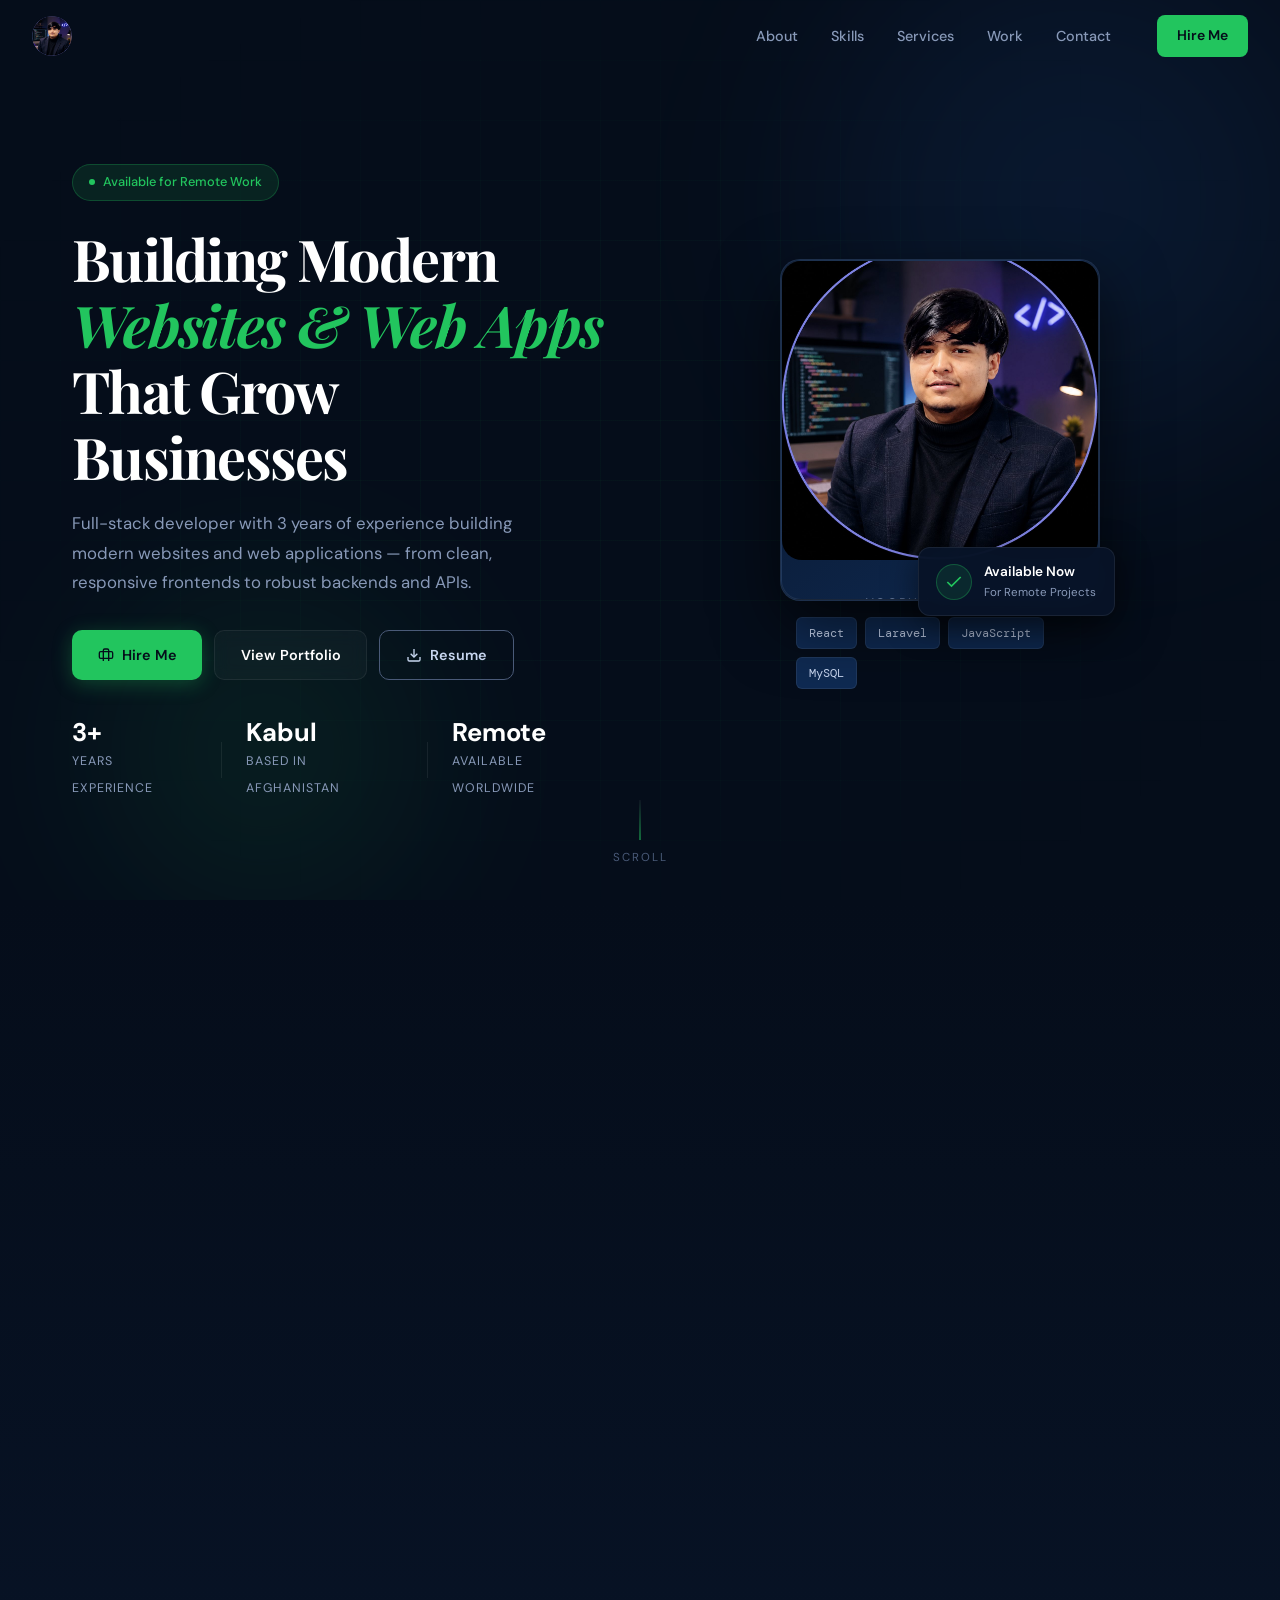
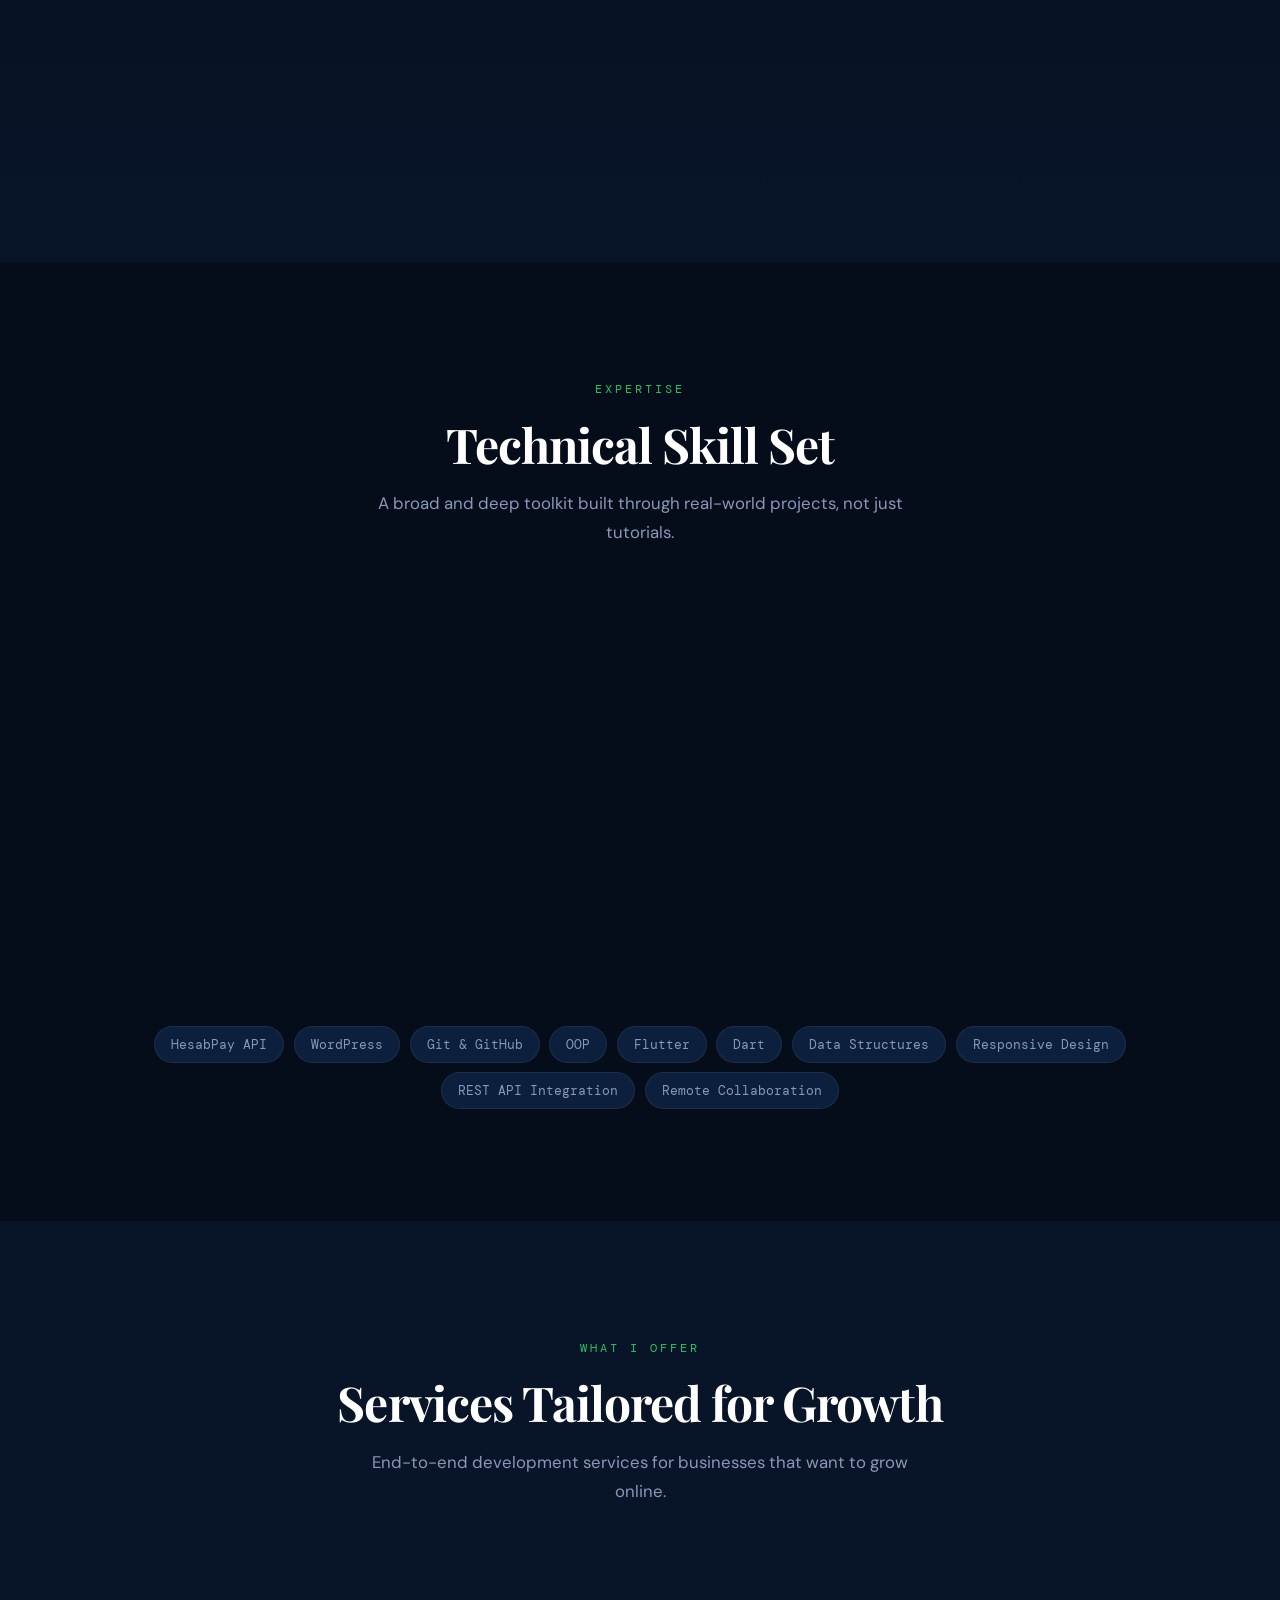
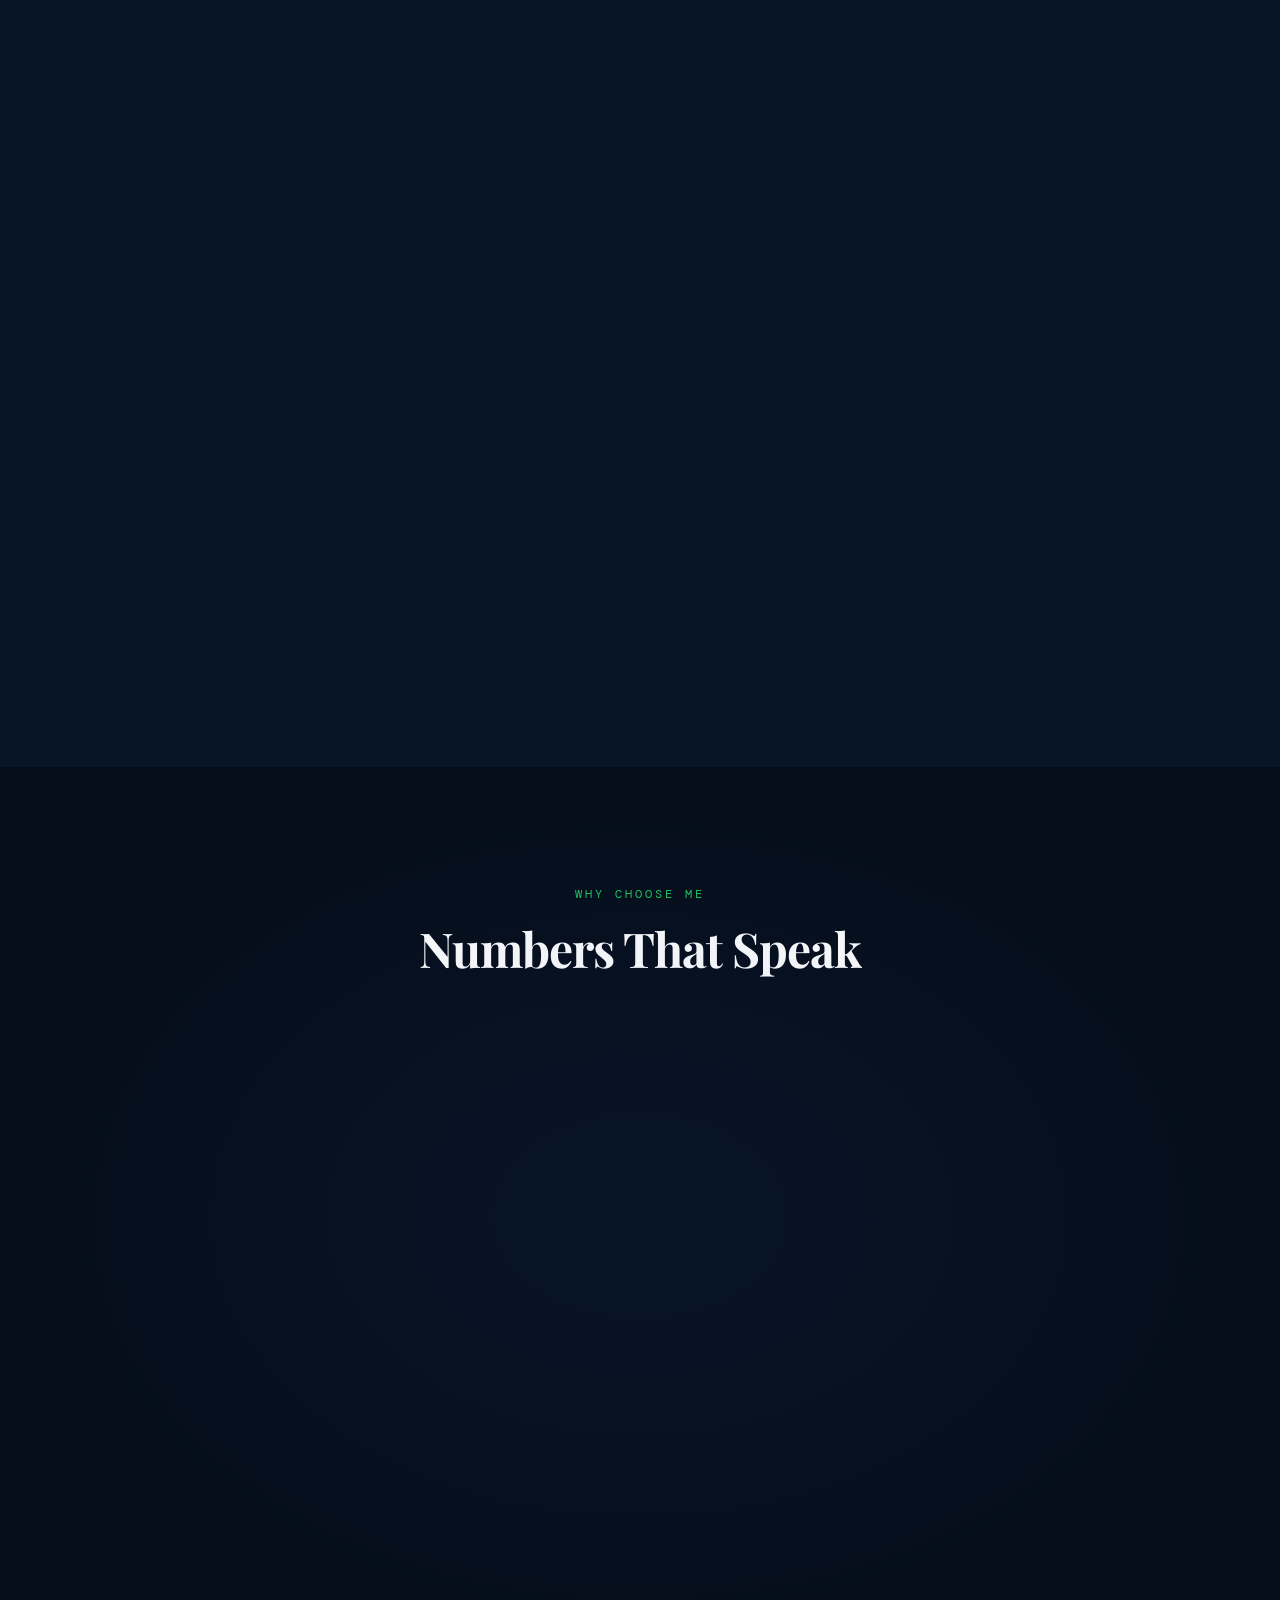
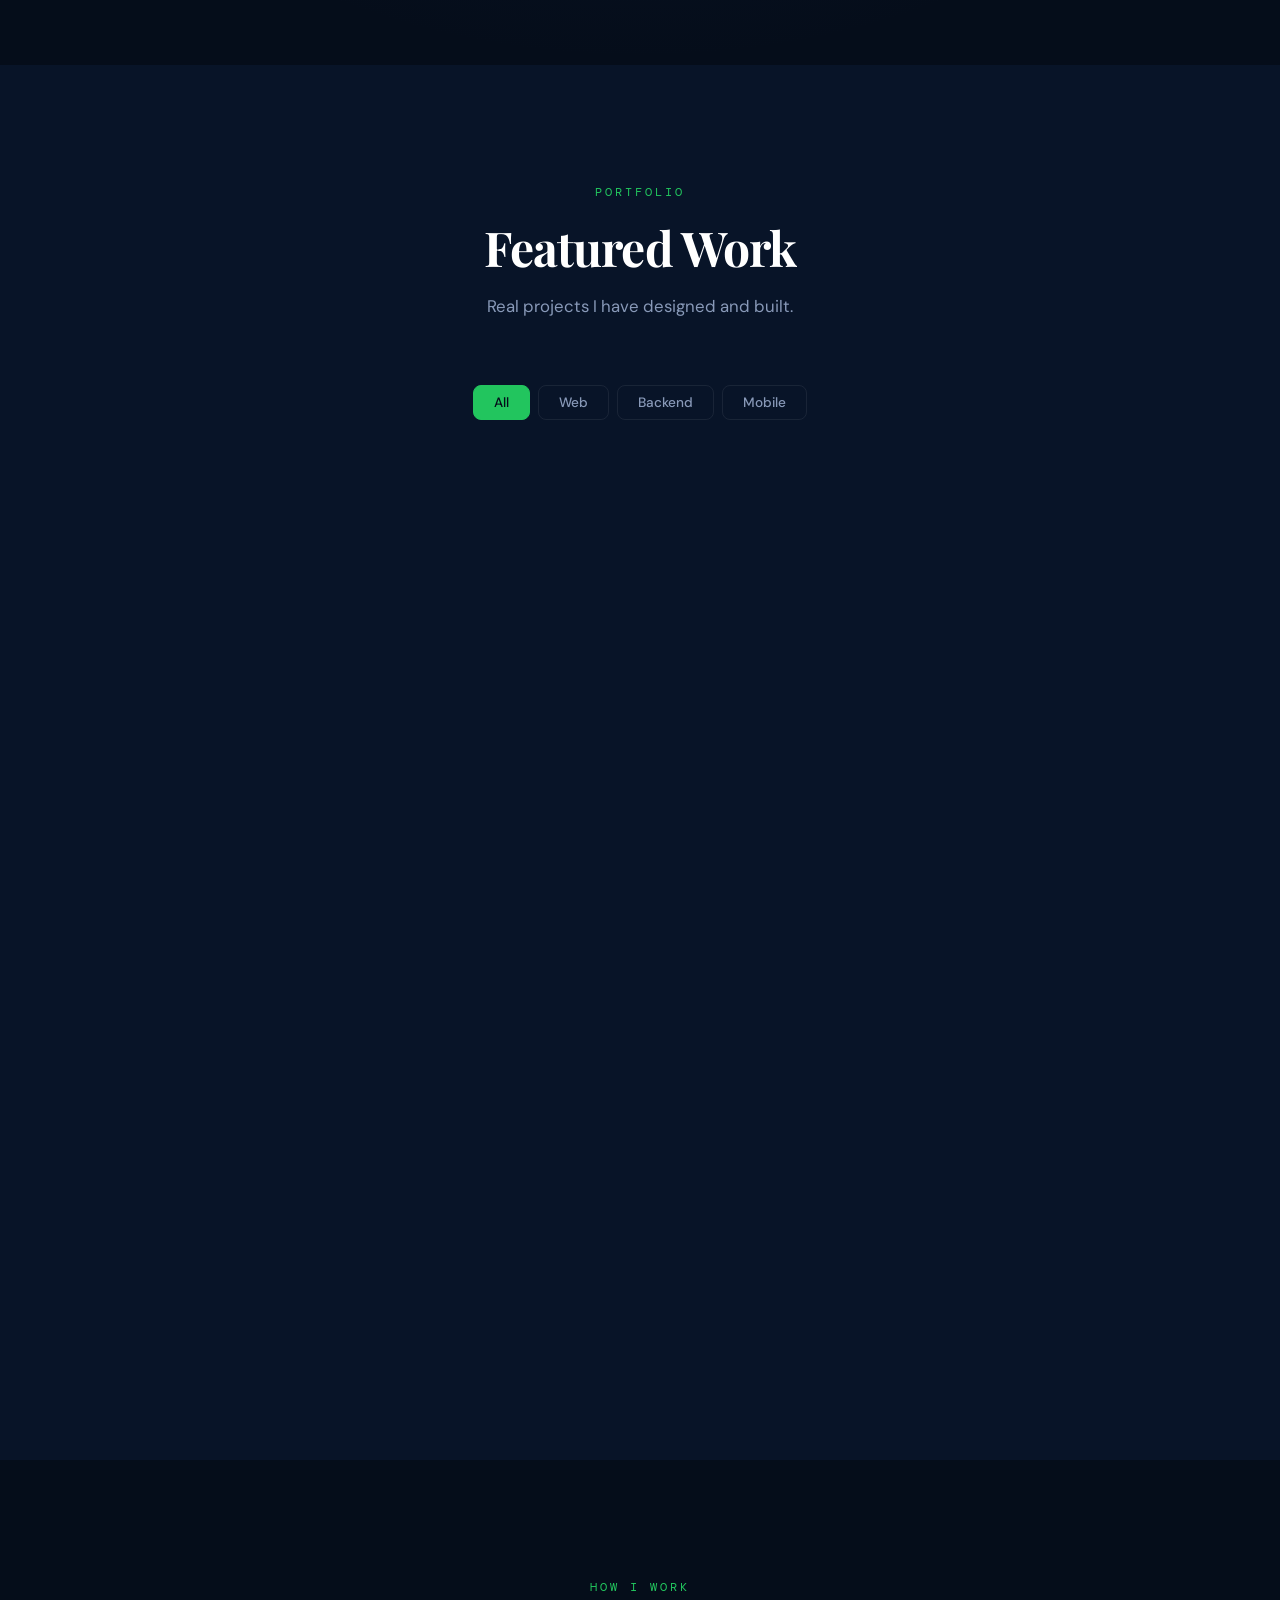
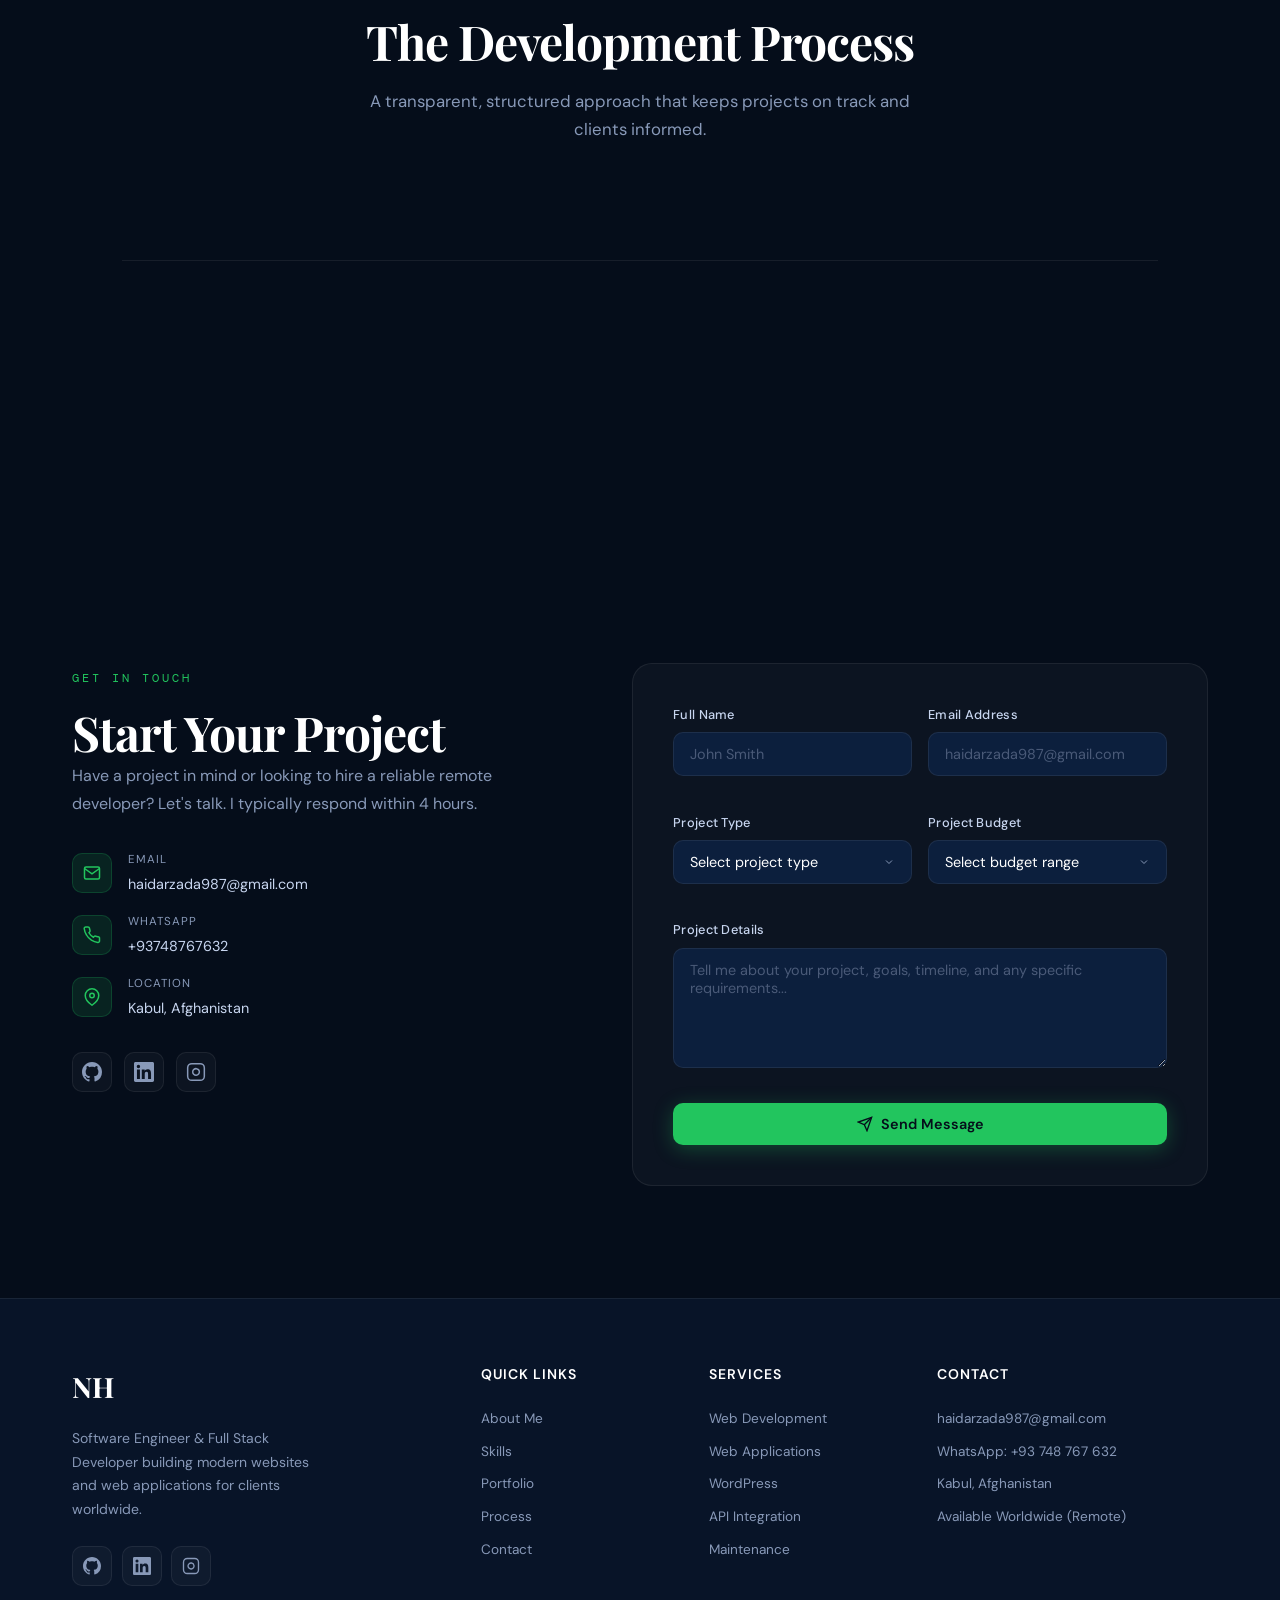
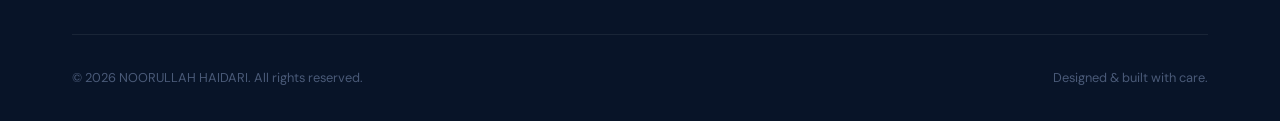
==== commit 903a0fb2: "Add CV PDF to Resume button, fix nav logo image" ====
--- a/index.html
+++ b/index.html
@@ -45,7 +45,7 @@
   <div class="nav-container">
     <a href="#hero" class="nav-logo" aria-label="NOORULLAH HAIDARI home">
       <span class="logo-text">
-        <img src="img/07.jpeg">
+        <img src="img/profile-round.jpg" alt="NOORULLAH HAIDARI">
       </span>
     </a>
     <ul class="nav-links" role="list">
@@ -98,7 +98,7 @@
           Hire Me
         </a>
         <a href="#projects" class="btn btn-secondary">View Portfolio</a>
-        <a href="#" class="btn btn-ghost" download>
+        <a href="Noorullah_Haidari_CV.pdf" class="btn btn-ghost" download>
           <svg width="16" height="16" viewBox="0 0 24 24" fill="none" stroke="currentColor" stroke-width="2"><path d="M21 15v4a2 2 0 0 1-2 2H5a2 2 0 0 1-2-2v-4"/><polyline points="7,10 12,15 17,10"/><line x1="12" y1="15" x2="12" y2="3"/></svg>
           Resume
         </a>
@@ -666,7 +666,7 @@
         </div>
       </div>
       <div class="contact-form-wrap fade-right">
-        <form class="contact-form" id="contactForm" action="https://formsubmit.co/haidarzada987@gmail.com" method="POST">
+        <form class="contact-form" id="contactForm" action="https://formsubmit.co/a77238bdfb0529f6272d8c02e12209f7" method="POST">
           <input type="hidden" name="_subject" value="New project inquiry — from my portfolio website" />
           <input type="hidden" name="_next" value="https://haidarzada987-tech.github.io/noorcode/?sent=1#contact" />
           <input type="hidden" name="_template" value="table" />
--- a/style.css
+++ b/style.css
@@ -357,10 +357,12 @@
   font-size: 0.85rem; color: var(--gray-2);
   backdrop-filter: blur(8px);
 }
-logo-text{
-  width: 100px;
-  height: 100px;
-
+.logo-text img {
+  width: 40px;
+  height: 40px;
+  border-radius: 50%;
+  object-fit: cover;
+  display: block;
 }
 .about-content { }
 .about-lead { font-size: 1.1rem; color: var(--gray-1); margin-bottom: 1rem; line-height: 1.7; }
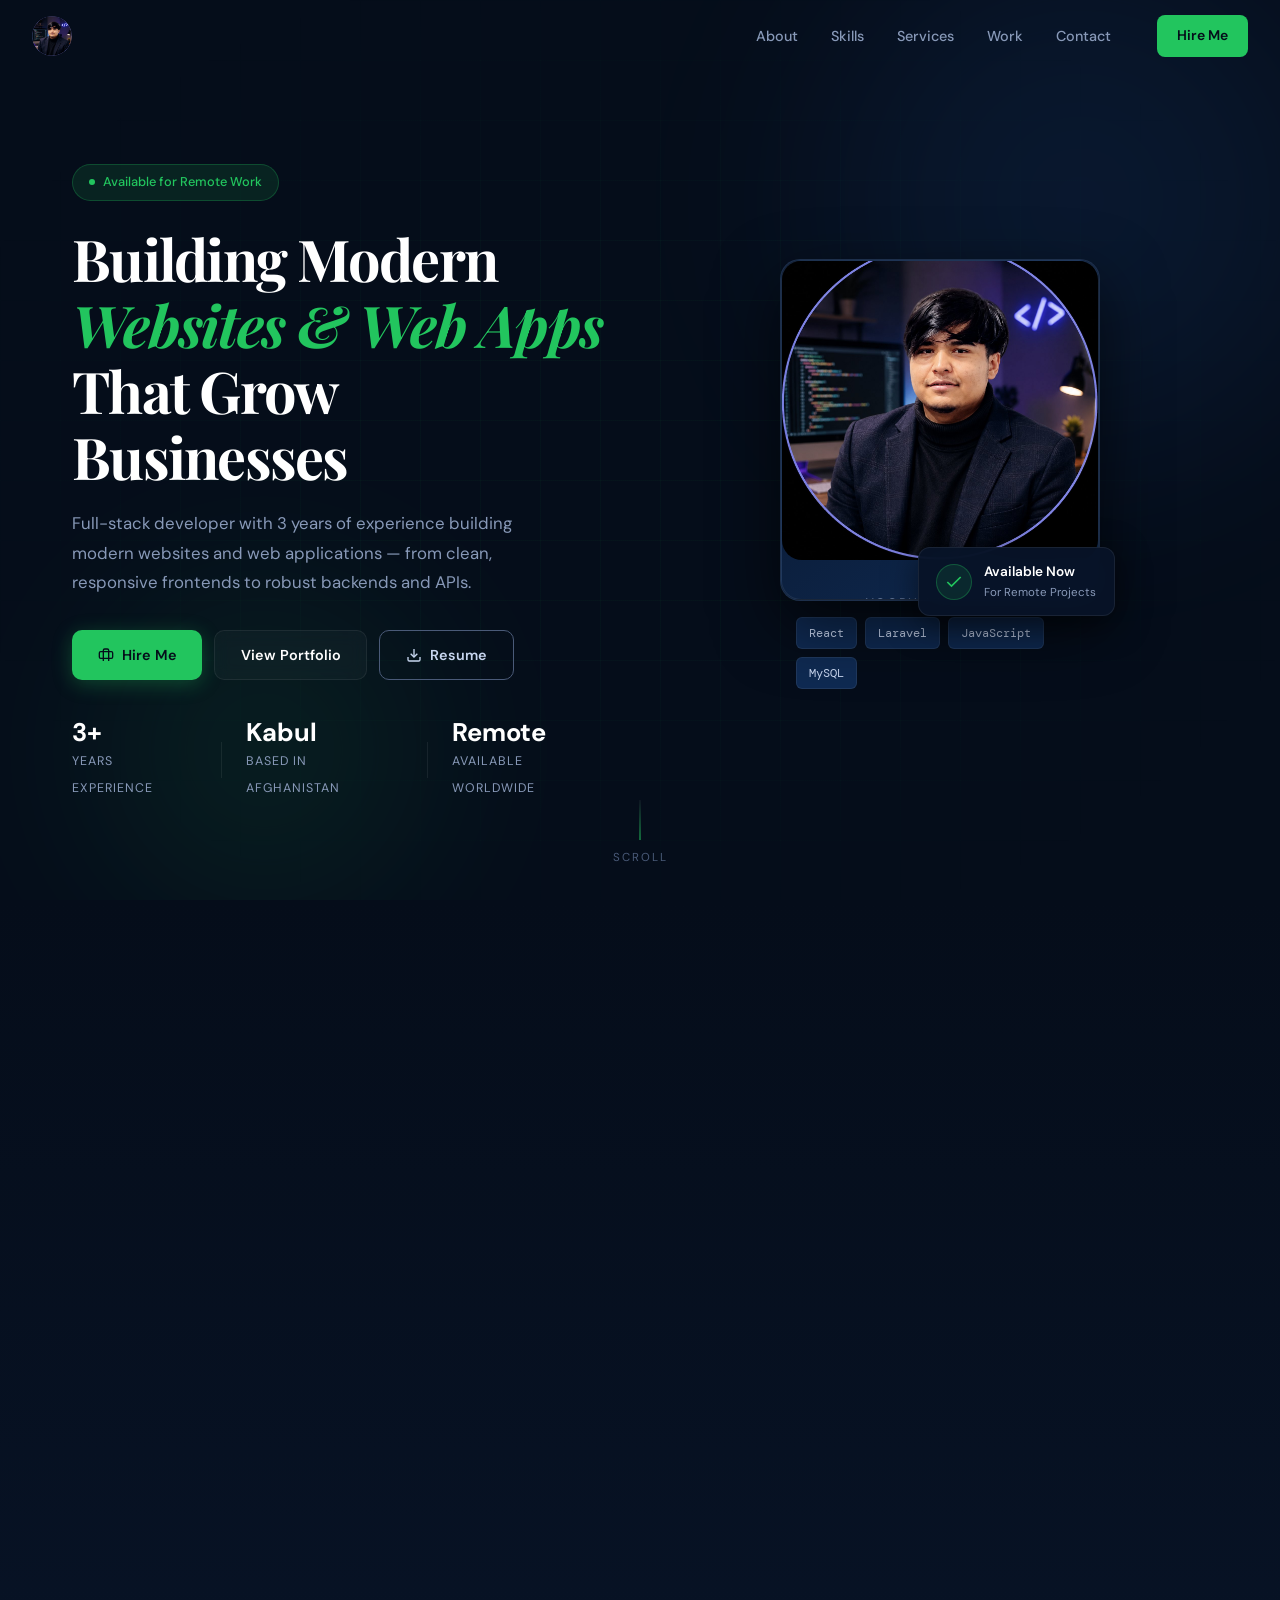
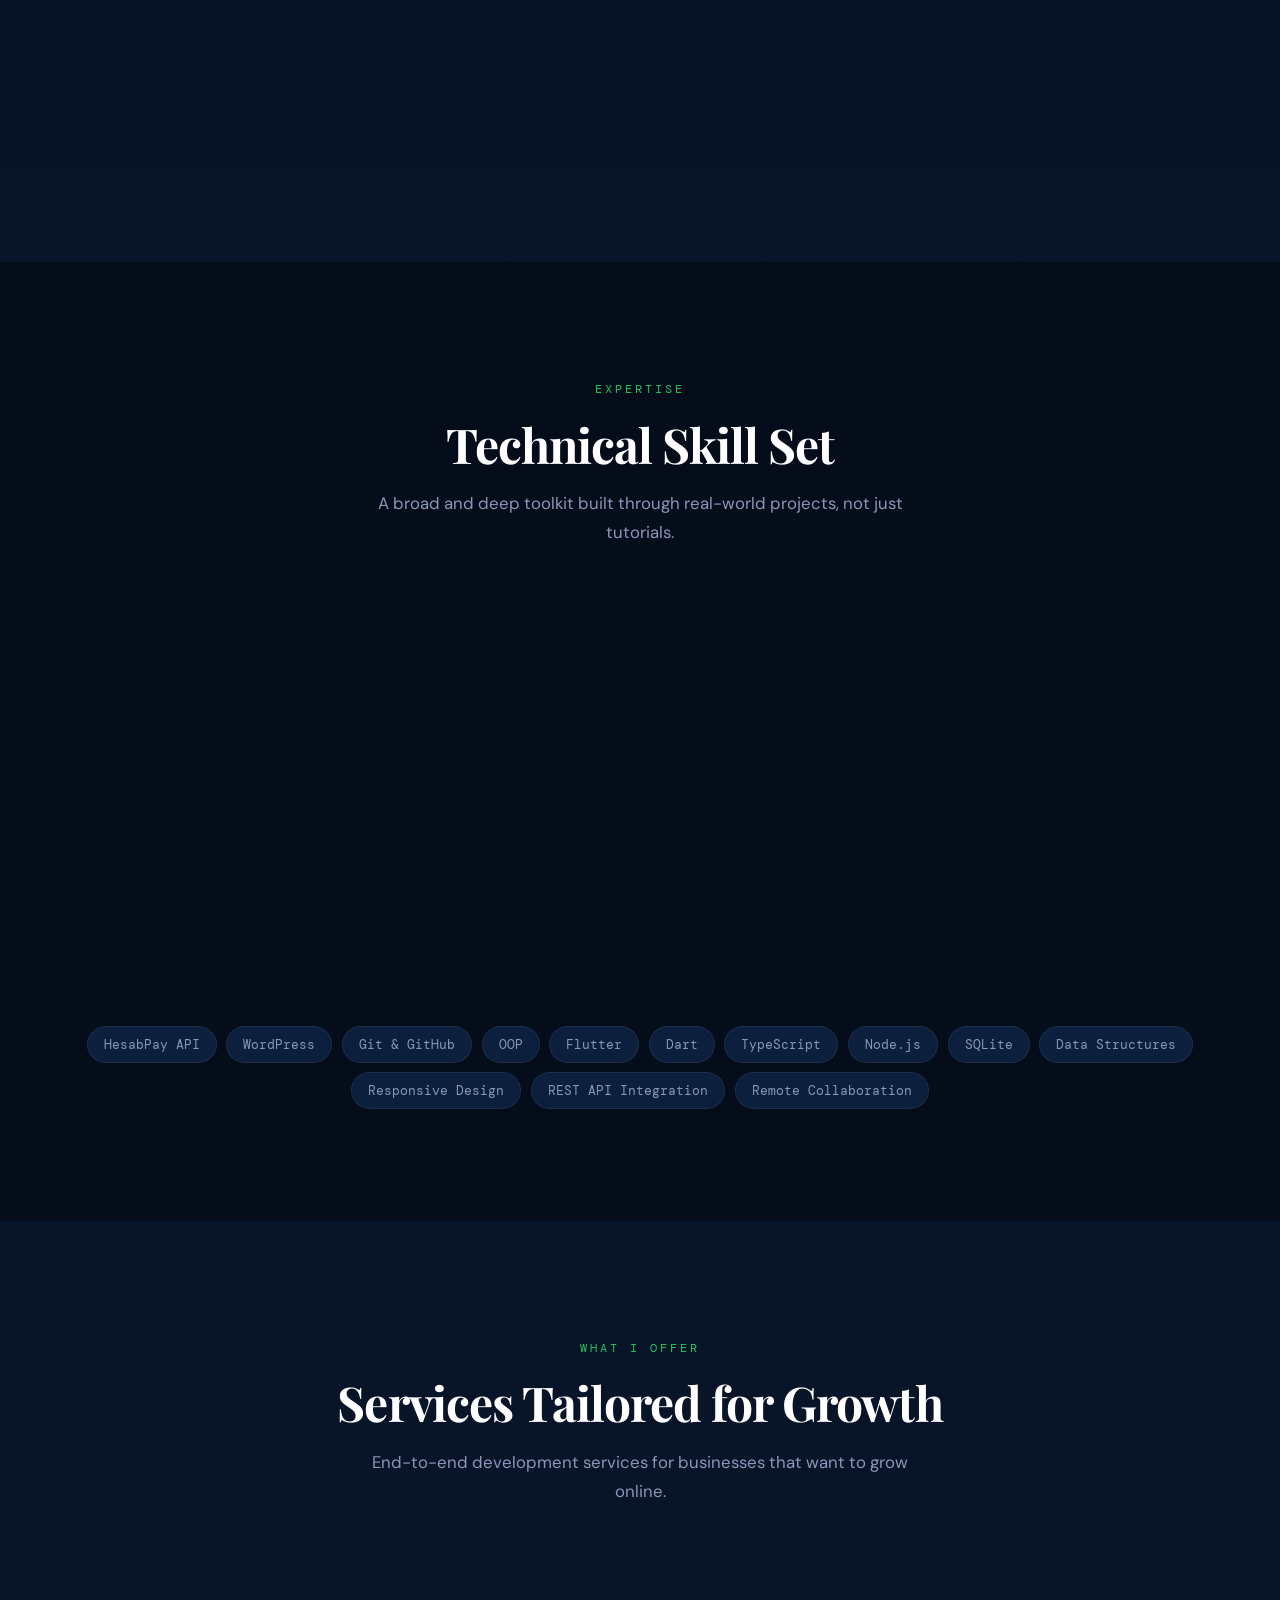
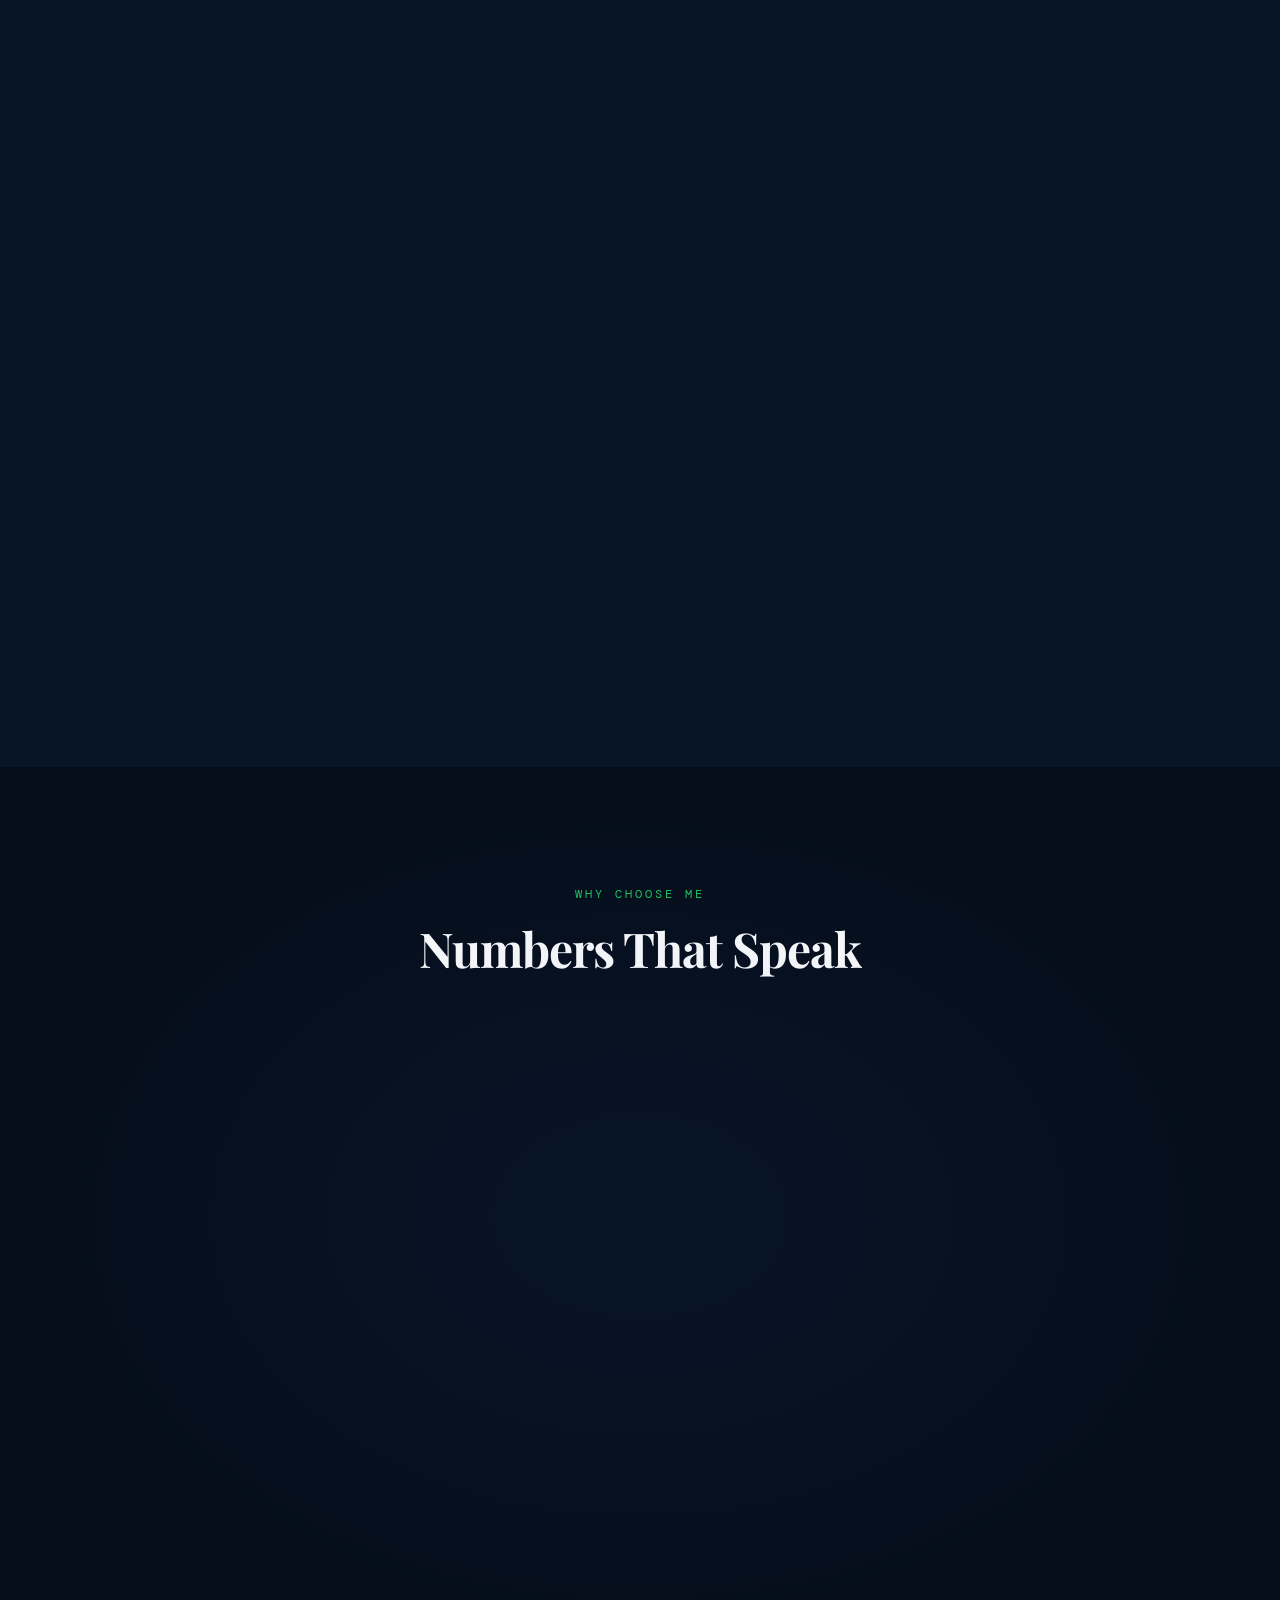
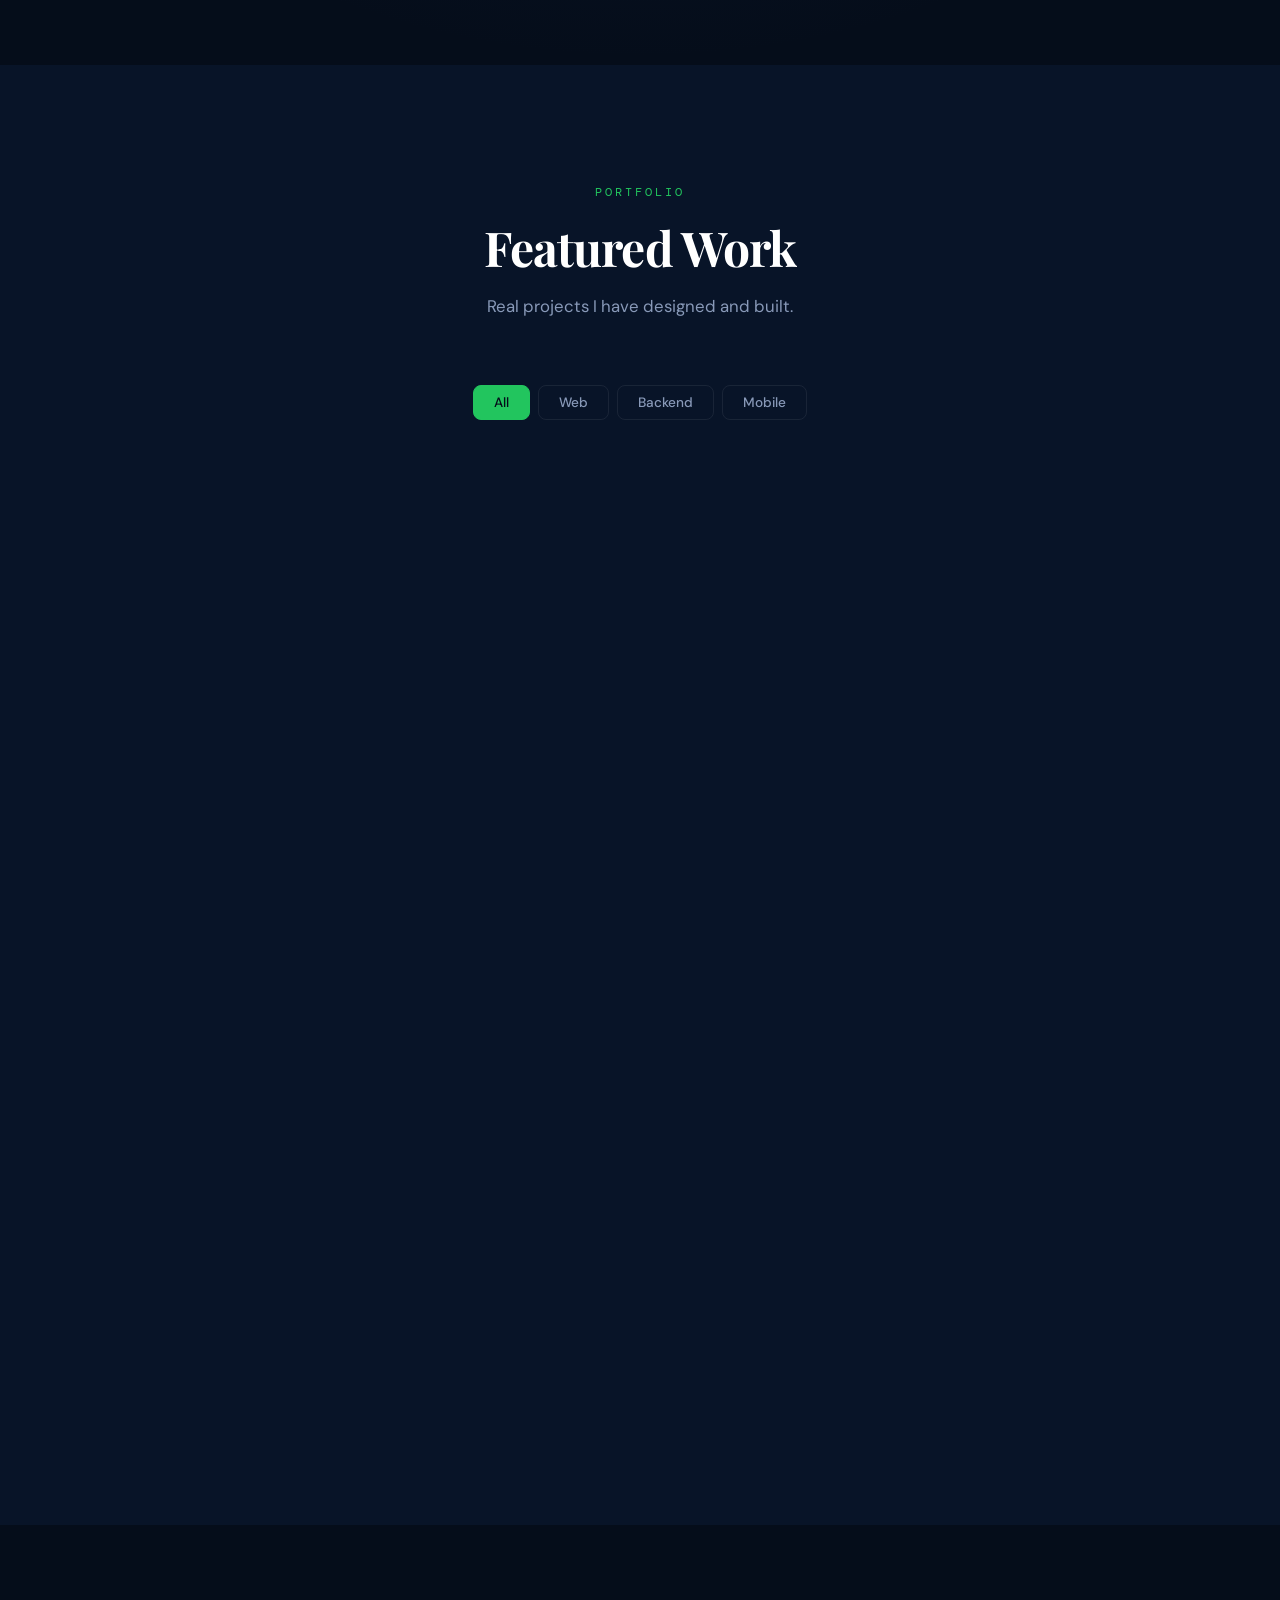
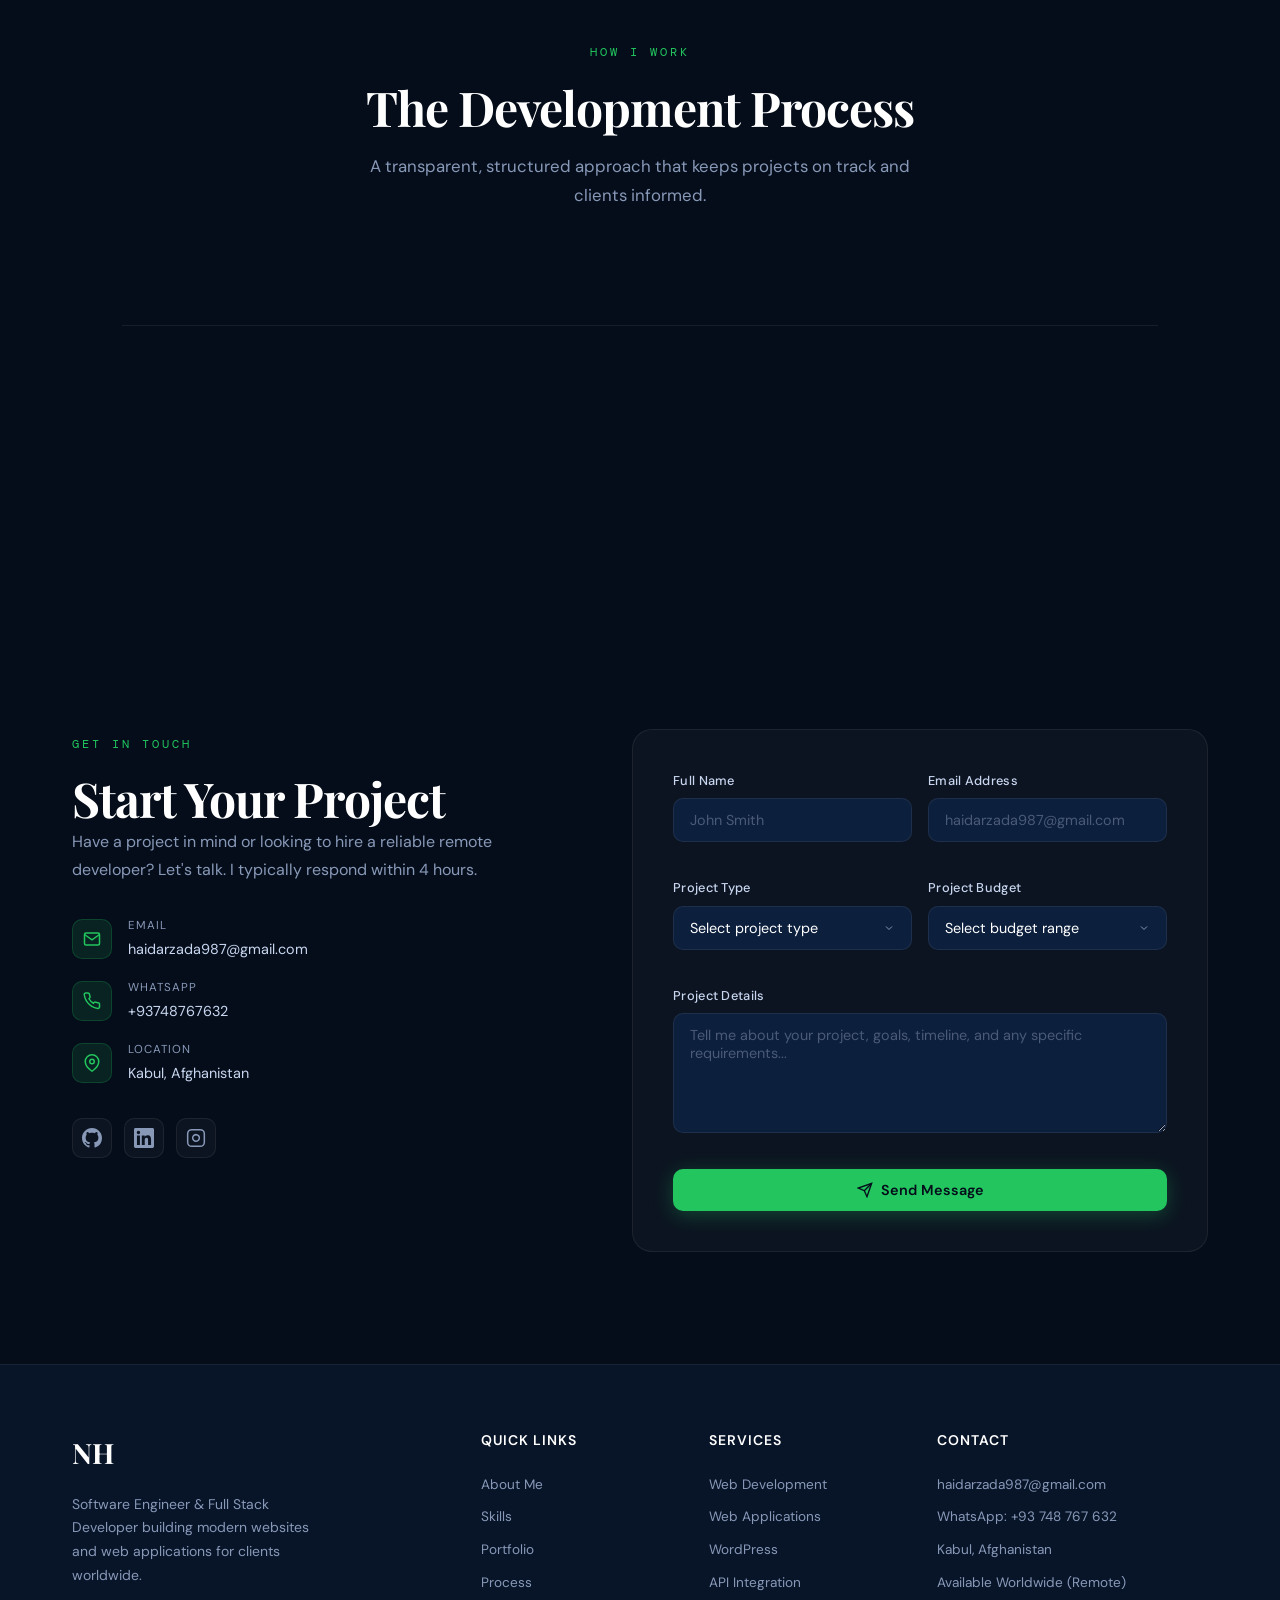
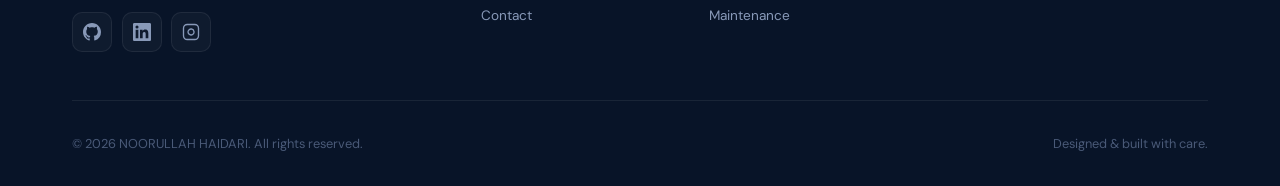
==== commit c58b5fa6: "Featured Work: AI Payment Platform card becomes TOBA STUDIO with real stack + repo link; TypeScript/" ====
--- a/index.html
+++ b/index.html
@@ -275,7 +275,7 @@
       </div>
     </div>
     <div class="tech-pills">
-      <span>HesabPay API</span><span>WordPress</span><span>Git & GitHub</span><span>OOP</span><span>Flutter</span><span>Dart</span>
+      <span>HesabPay API</span><span>WordPress</span><span>Git & GitHub</span><span>OOP</span><span>Flutter</span><span>Dart</span><span>TypeScript</span><span>Node.js</span><span>SQLite</span>
       <span>Data Structures</span><span>Responsive Design</span><span>REST API Integration</span><span>Remote Collaboration</span>
     </div>
   </div>
@@ -463,16 +463,16 @@
             </div>
           </div>
           <div class="project-overlay">
-            <a href="https://github.com/haidarzada987-tech" class="overlay-btn" aria-label="View on GitHub">
+            <a href="https://github.com/haidarzada987-tech/Toba-Studio" class="overlay-btn" aria-label="View on GitHub">
               <svg width="18" height="18" viewBox="0 0 24 24" fill="currentColor"><path d="M12 0C5.37 0 0 5.37 0 12c0 5.31 3.435 9.795 8.205 11.385.6.105.825-.255.825-.57 0-.285-.015-1.23-.015-2.235-3.015.555-3.795-.735-4.035-1.41-.135-.345-.72-1.41-1.23-1.695-.42-.225-1.02-.78-.015-.795.945-.015 1.62.87 1.845 1.23 1.08 1.815 2.805 1.305 3.495.99.105-.78.42-1.305.765-1.605-2.67-.3-5.46-1.335-5.46-5.925 0-1.305.465-2.385 1.23-3.225-.12-.3-.54-1.53.12-3.18 0 0 1.005-.315 3.3 1.23.96-.27 1.98-.405 3-.405s2.04.135 3 .405c2.295-1.56 3.3-1.23 3.3-1.23.66 1.65.24 2.88.12 3.18.765.84 1.23 1.905 1.23 3.225 0 4.605-2.805 5.625-5.475 5.925.435.375.81 1.095.81 2.22 0 1.605-.015 2.895-.015 3.3 0 .315.225.69.825.57A12.02 12.02 0 0 0 24 12c0-6.63-5.37-12-12-12z"/></svg>
             </a>
             
           </div>
         </div>
         <div class="project-info">
-          <div class="project-tags"><span>React</span><span>JavaScript</span><span>MySQL</span></div>
-          <h3>AI Payment Platform</h3>
-          <p>A platform that lets people in Afghanistan pay for paid AI tools: sign up with email and phone, choose an AI package, and pay through the HesabPay API.</p>
+          <div class="project-tags"><span>React</span><span>TypeScript</span><span>Express</span><span>SQLite</span></div>
+          <h3>TOBA STUDIO — Digital Services Platform</h3>
+          <p>A full-stack platform selling AI premium accounts, virtual cards, and graphic-design services: email-verified accounts, cart and order tracking, an admin panel, and checkout payments through the HesabPay API — in Dari, Pashto, and English.</p>
         </div>
       </div>
 <div class="project-card fade-up delay-1" data-category="web">
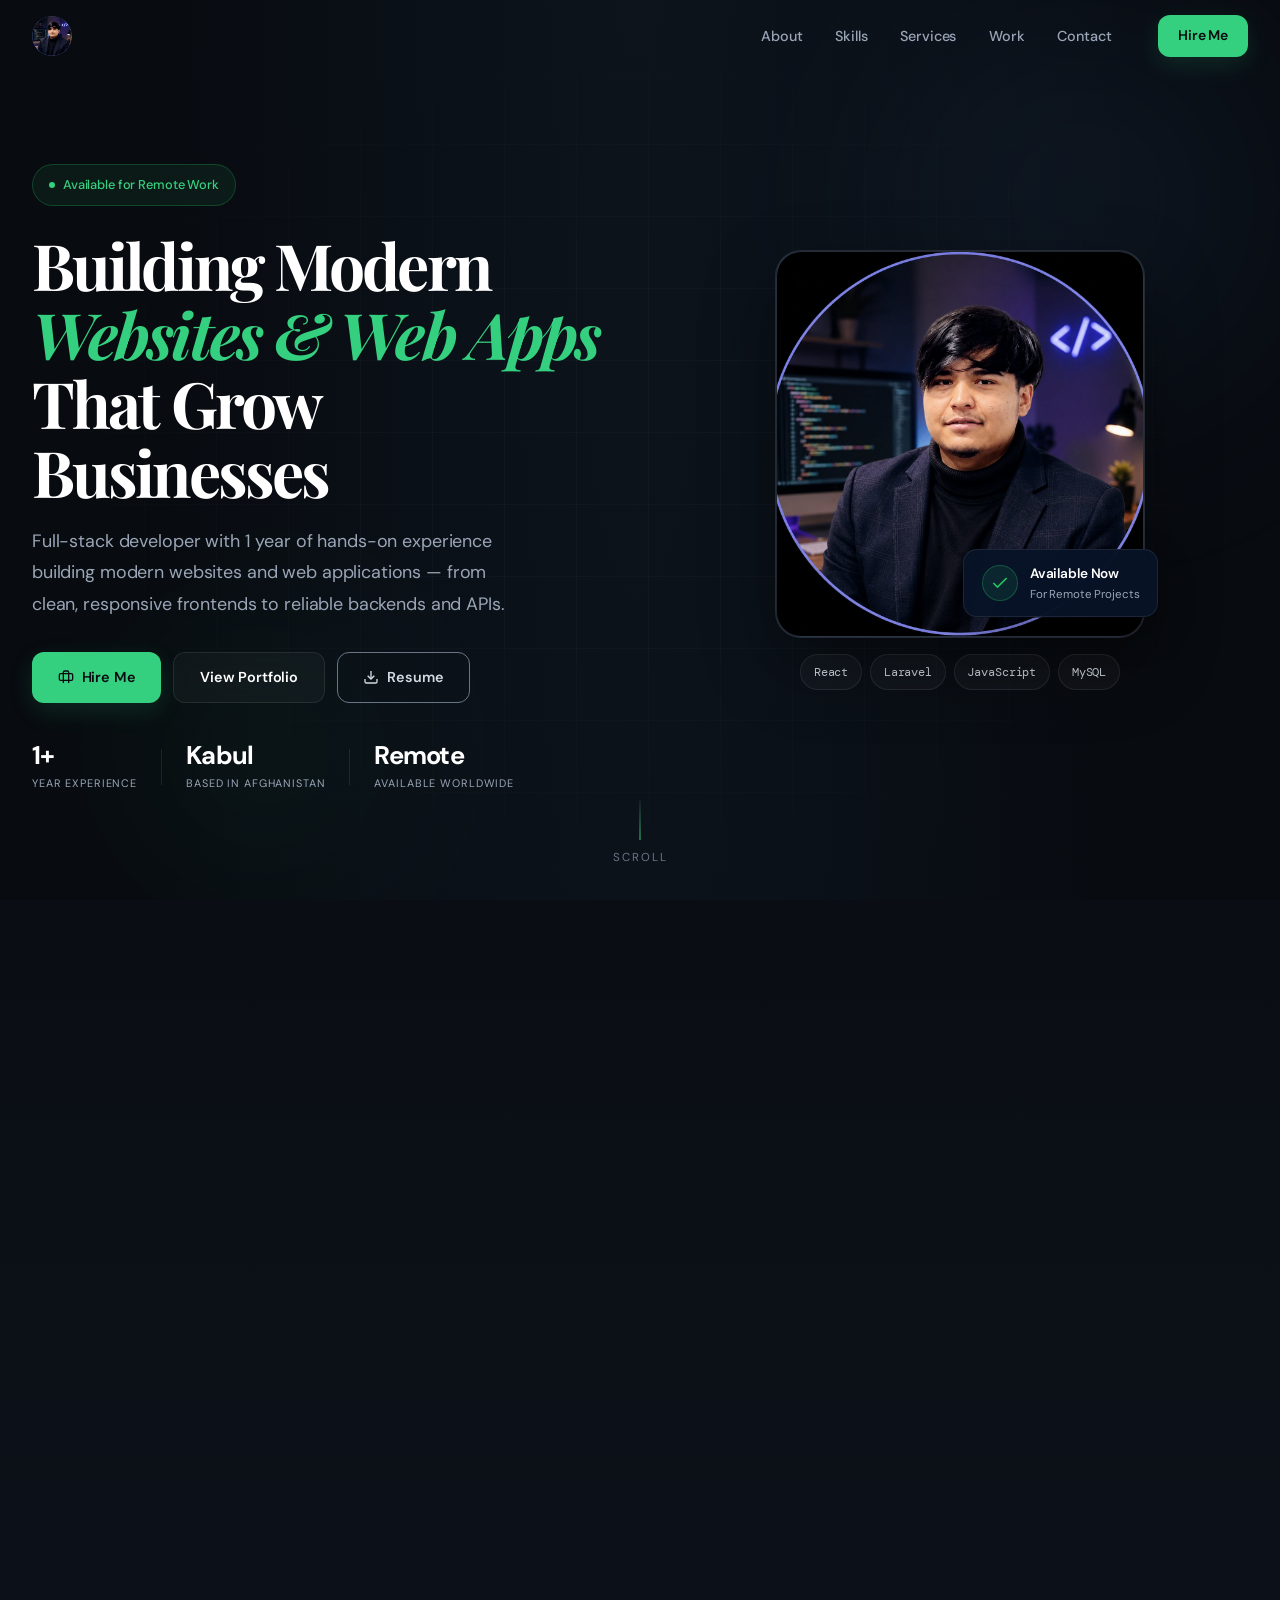
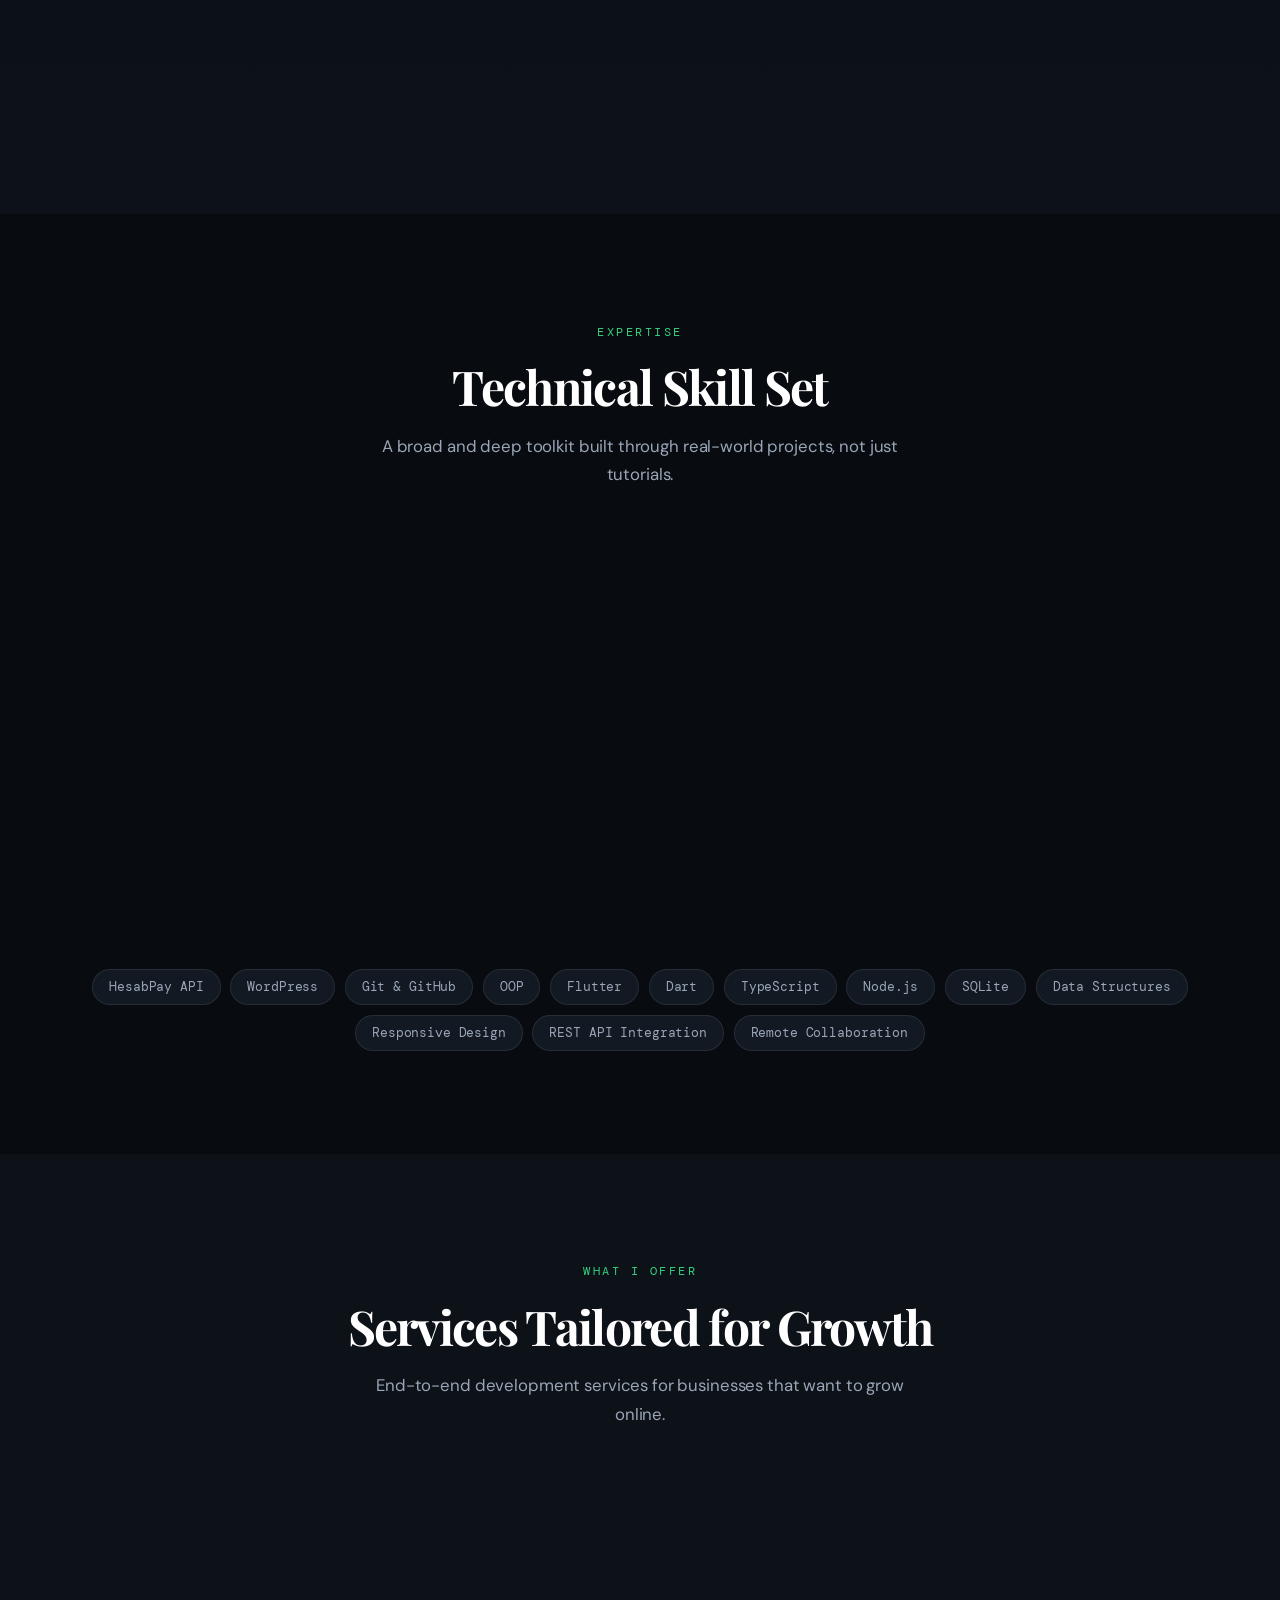
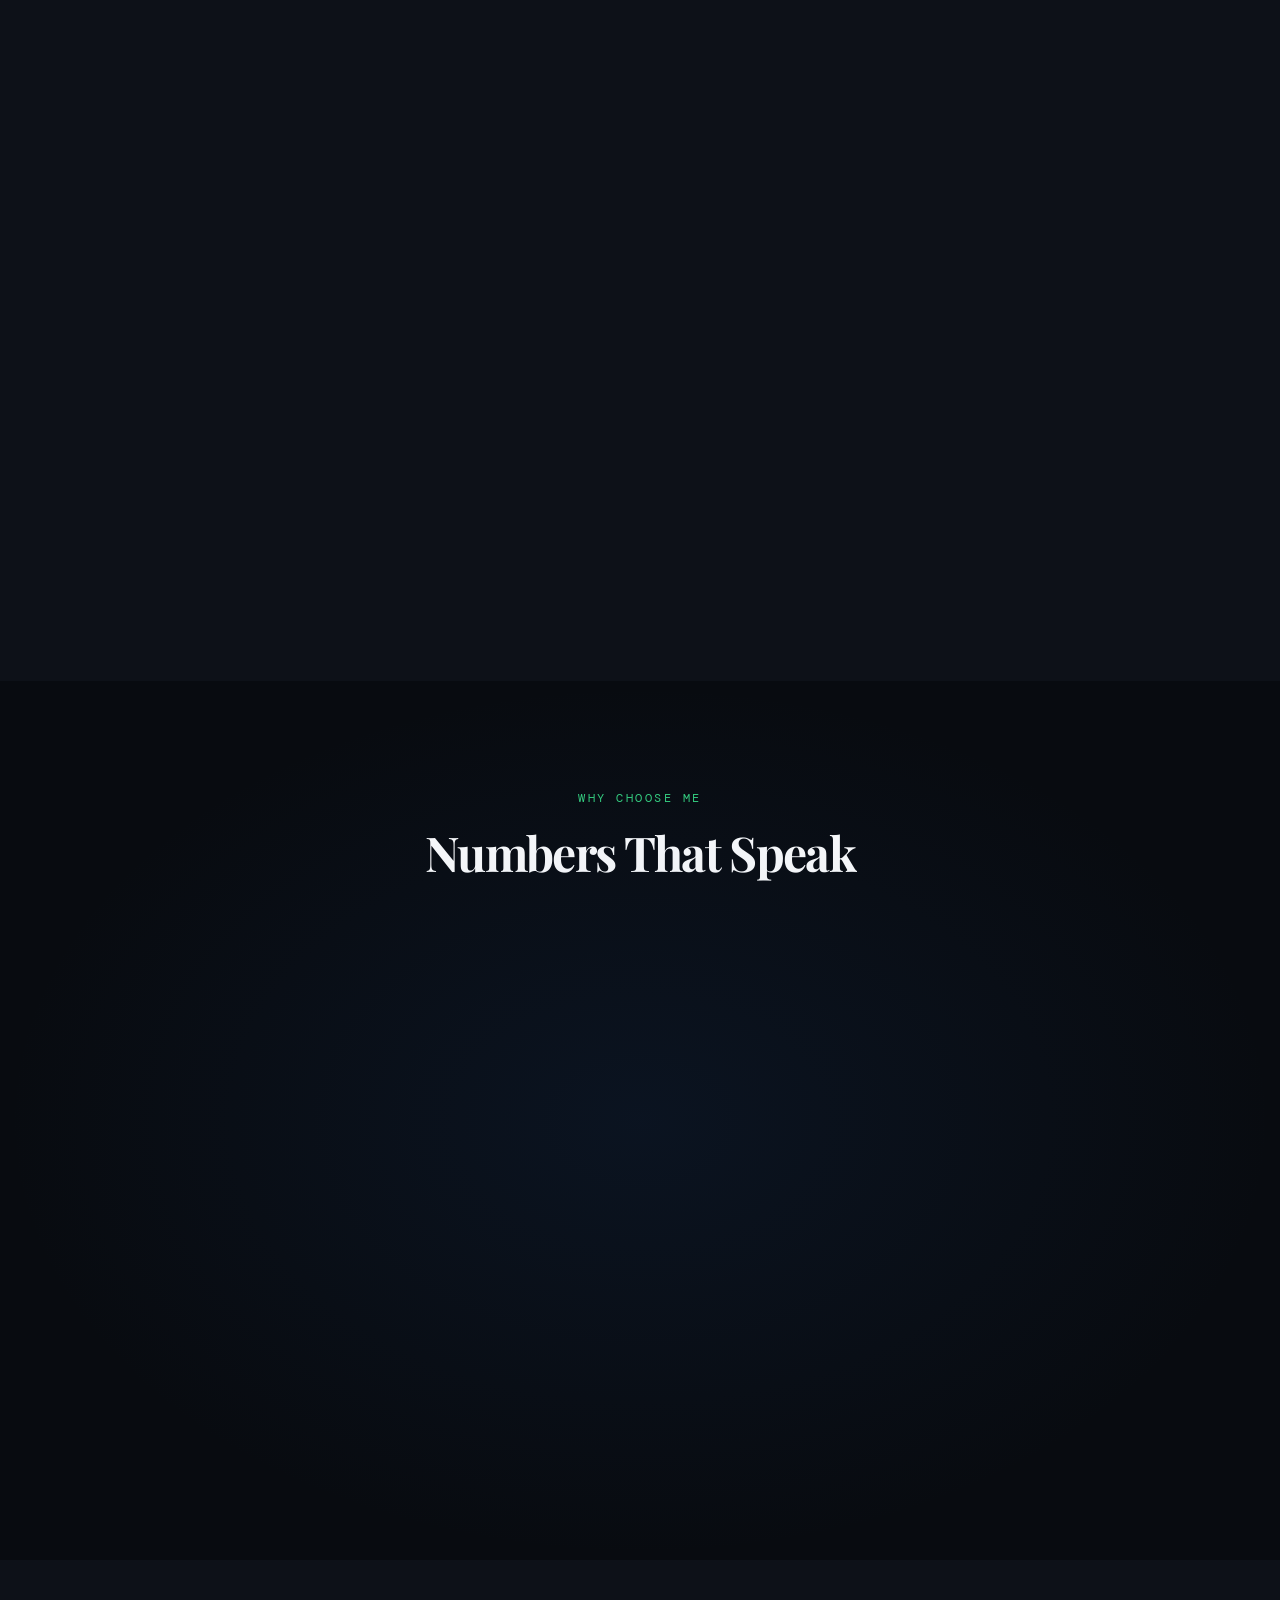
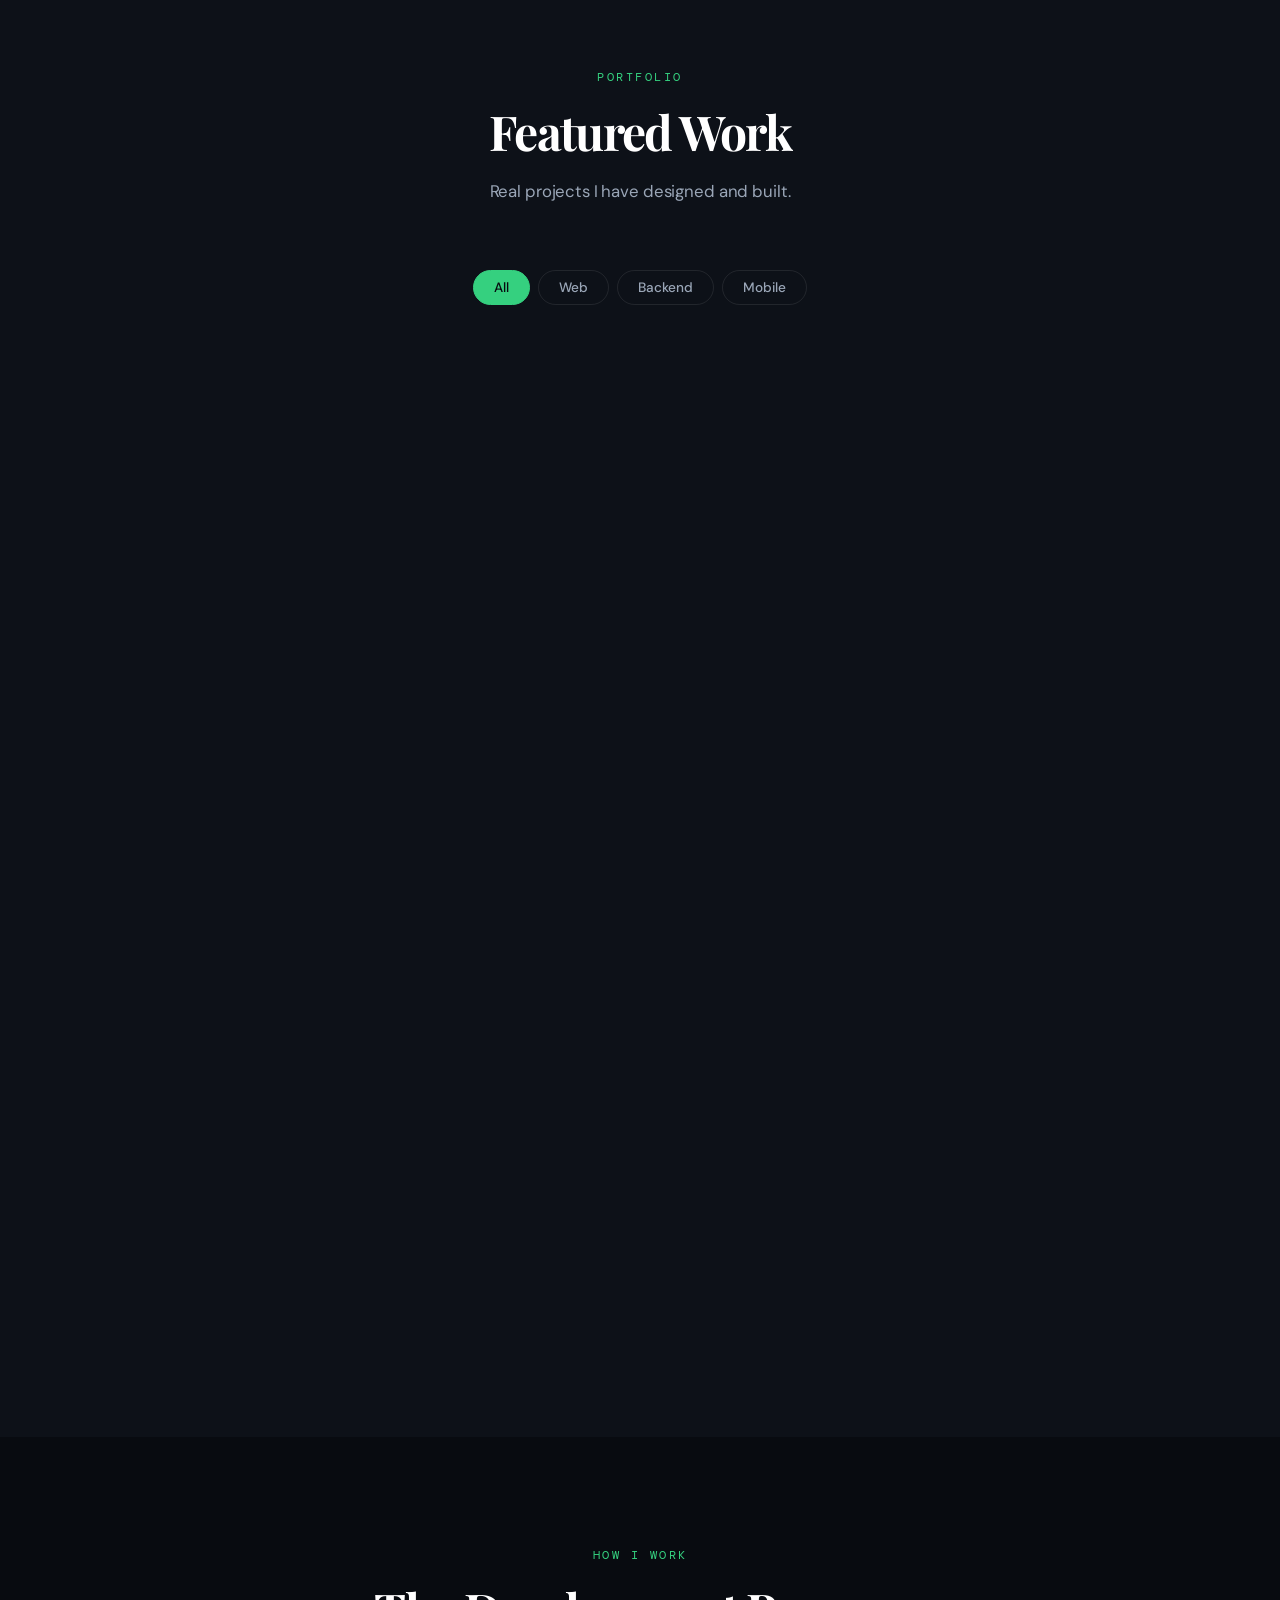
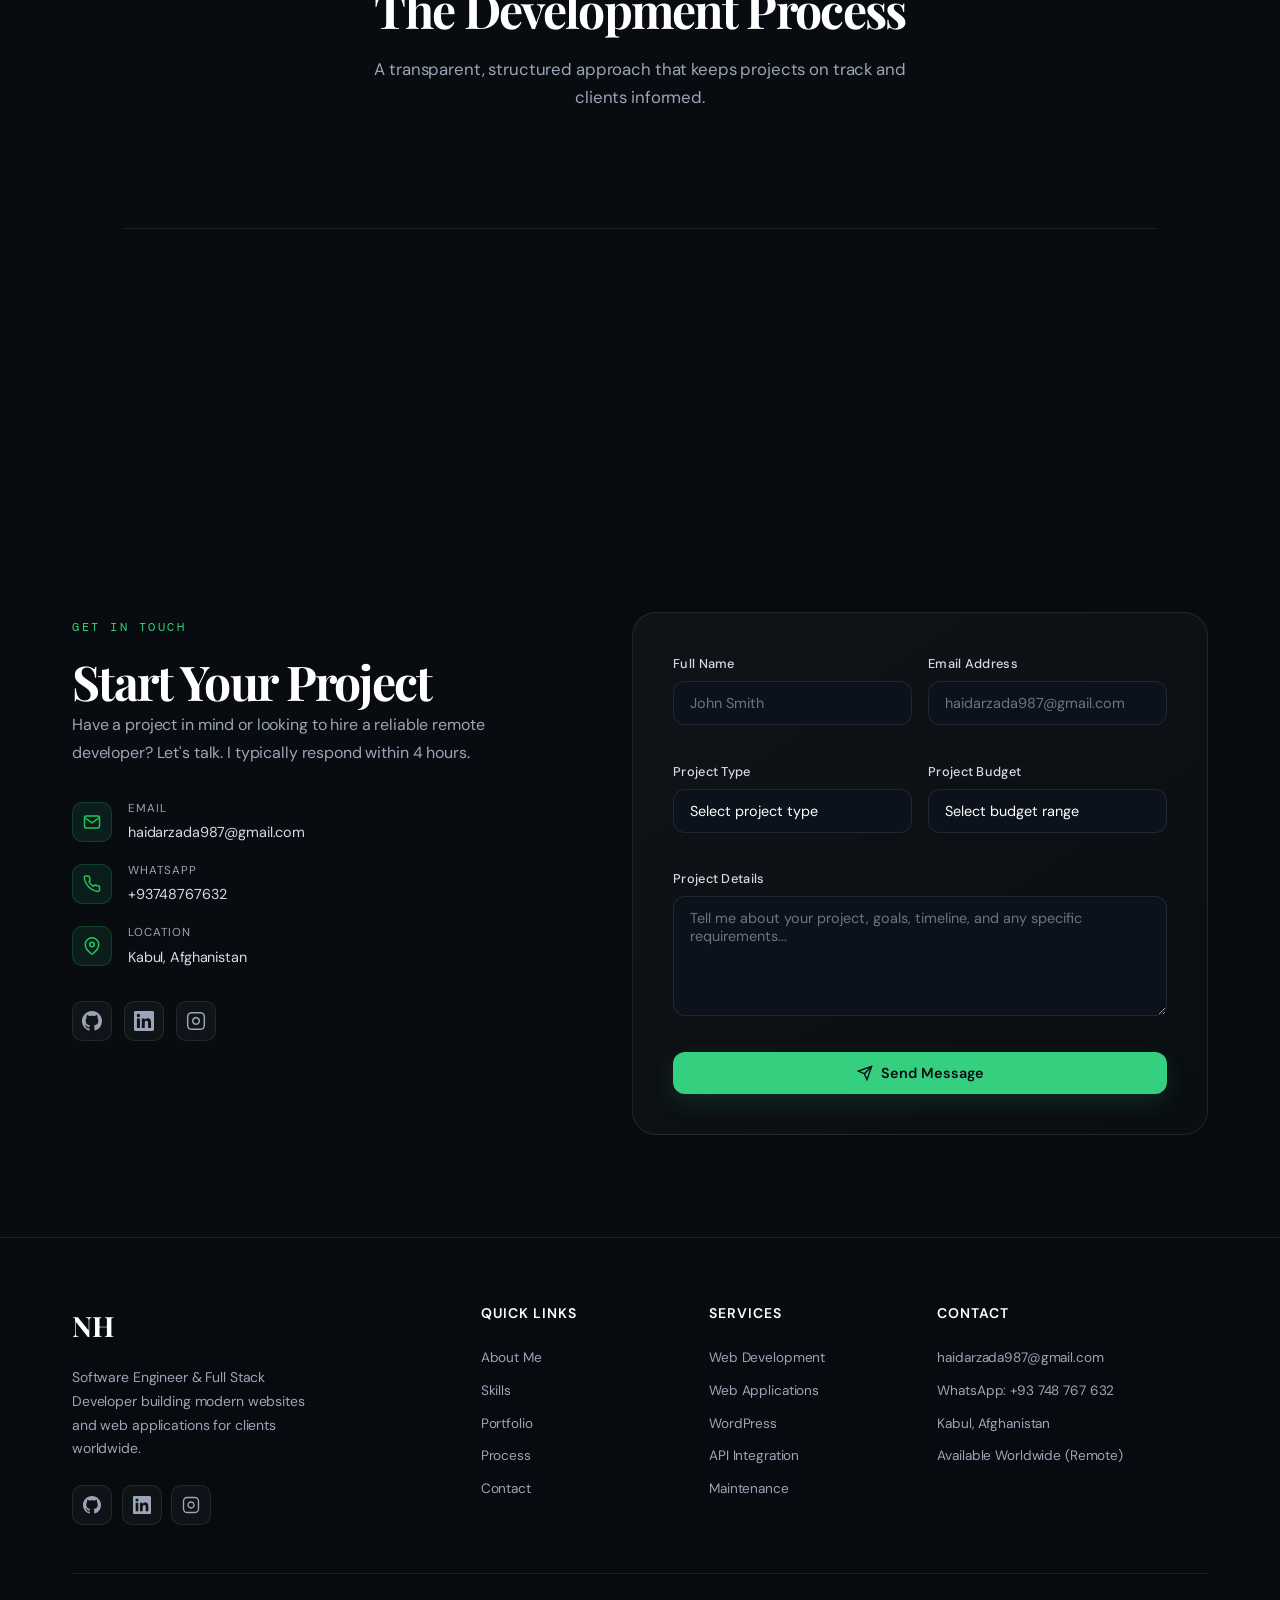
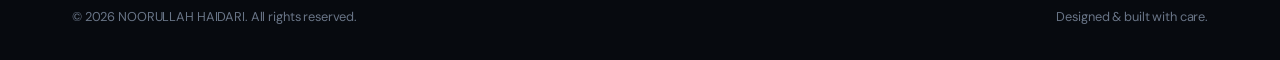
==== commit c23b59ef: "Update portfolio: add project images and refreshed styling" ====
--- a/index.html
+++ b/index.html
@@ -90,7 +90,7 @@
         That Grow Businesses
       </h1>
       <p class="hero-desc">
-        Full-stack developer with 3 years of experience building modern websites and web applications — from clean, responsive frontends to robust backends and APIs.
+        Full-stack developer with 1 year of hands-on experience building modern websites and web applications — from clean, responsive frontends to reliable backends and APIs.
       </p>
       <div class="hero-actions">
         <a href="#contact" class="btn btn-primary">
@@ -105,8 +105,8 @@
       </div>
       <div class="hero-stats">
         <div class="hero-stat">
-          <strong>3+</strong>
-          <span>Years Experience</span>
+          <strong>1+</strong>
+          <span>Year Experience</span>
         </div>
         <div class="hero-stat-divider"></div>
         <div class="hero-stat">
@@ -190,7 +190,7 @@
         <h2 class="section-title">Crafting Digital Experiences With Precision</h2>
         <p class="about-lead">I'm <strong>NOORULLAH HAIDARI</strong>, a Software Engineer and Full Stack Developer specialising in building high-performance digital products that solve real business problems.</p>
         <p class="about-body">
-          With 3 years of hands-on experience building websites and web applications — including a payment platform that lets people in Afghanistan pay for paid AI tools, and a live business website for a Finnish cleaning company — I bring both technical depth and product thinking to every project. I don't just write code; I design user flows and deliver polished products that work in the real world.
+          Since 2025, I have been building websites and web applications — including a digital services platform and a live business website for a Finnish cleaning company. I combine practical development skills with product thinking, clear user flows, and attention to the details that make software useful.
         </p>
         <p class="about-body">
           My approach is rooted in clear communication, a transparent process, and close attention to quality — I treat every project as a partnership.
@@ -377,9 +377,9 @@
     </div>
     <div class="stats-grid">
       <div class="stat-card fade-up">
-        <div class="stat-number" data-target="3">0</div>
+        <div class="stat-number" data-target="1">0</div>
         <div class="stat-symbol">+</div>
-        <div class="stat-label">Years Experience</div>
+        <div class="stat-label">Year Experience</div>
       </div>
       <div class="stat-card fade-up delay-1">
         <div class="stat-number" data-target="2">0</div>
@@ -448,20 +448,7 @@
 
       <div class="project-card fade-up" data-category="backend">
         <div class="project-image">
-          <div class="project-placeholder proj-1">
-            <div class="proj-mockup">
-              <div class="mockup-bar"></div>
-              <div class="mockup-content">
-                <div class="mockup-line w80"></div>
-                <div class="mockup-line w60"></div>
-                <div class="mockup-grid">
-                  <div class="mockup-block"></div>
-                  <div class="mockup-block"></div>
-                  <div class="mockup-block"></div>
-                </div>
-              </div>
-            </div>
-          </div>
+          <img class="project-preview" src="img/projects/toba-studio.svg" alt="Illustrative preview of toba studio" loading="lazy" decoding="async" />
           <div class="project-overlay">
             <a href="https://github.com/haidarzada987-tech/Toba-Studio" class="overlay-btn" aria-label="View on GitHub">
               <svg width="18" height="18" viewBox="0 0 24 24" fill="currentColor"><path d="M12 0C5.37 0 0 5.37 0 12c0 5.31 3.435 9.795 8.205 11.385.6.105.825-.255.825-.57 0-.285-.015-1.23-.015-2.235-3.015.555-3.795-.735-4.035-1.41-.135-.345-.72-1.41-1.23-1.695-.42-.225-1.02-.78-.015-.795.945-.015 1.62.87 1.845 1.23 1.08 1.815 2.805 1.305 3.495.99.105-.78.42-1.305.765-1.605-2.67-.3-5.46-1.335-5.46-5.925 0-1.305.465-2.385 1.23-3.225-.12-.3-.54-1.53.12-3.18 0 0 1.005-.315 3.3 1.23.96-.27 1.98-.405 3-.405s2.04.135 3 .405c2.295-1.56 3.3-1.23 3.3-1.23.66 1.65.24 2.88.12 3.18.765.84 1.23 1.905 1.23 3.225 0 4.605-2.805 5.625-5.475 5.925.435.375.81 1.095.81 2.22 0 1.605-.015 2.895-.015 3.3 0 .315.225.69.825.57A12.02 12.02 0 0 0 24 12c0-6.63-5.37-12-12-12z"/></svg>
@@ -477,16 +464,7 @@
       </div>
 <div class="project-card fade-up delay-1" data-category="web">
         <div class="project-image">
-          <div class="project-placeholder proj-2">
-            <div class="proj-mockup">
-              <div class="mockup-bar"></div>
-              <div class="mockup-content">
-                <div class="mockup-hero-block"></div>
-                <div class="mockup-line w70"></div>
-                <div class="mockup-line w50"></div>
-              </div>
-            </div>
-          </div>
+          <img class="project-preview" src="img/projects/ast-clean-shine.svg" alt="Illustrative preview of ast clean shine" loading="lazy" decoding="async" />
           <div class="project-overlay">
             <a href="https://github.com/haidarzada987-tech" class="overlay-btn" aria-label="View on GitHub"><svg width="18" height="18" viewBox="0 0 24 24" fill="currentColor"><path d="M12 0C5.37 0 0 5.37 0 12c0 5.31 3.435 9.795 8.205 11.385.6.105.825-.255.825-.57 0-.285-.015-1.23-.015-2.235-3.015.555-3.795-.735-4.035-1.41-.135-.345-.72-1.41-1.23-1.695-.42-.225-1.02-.78-.015-.795.945-.015 1.62.87 1.845 1.23 1.08 1.815 2.805 1.305 3.495.99.105-.78.42-1.305.765-1.605-2.67-.3-5.46-1.335-5.46-5.925 0-1.305.465-2.385 1.23-3.225-.12-.3-.54-1.53.12-3.18 0 0 1.005-.315 3.3 1.23.96-.27 1.98-.405 3-.405s2.04.135 3 .405c2.295-1.56 3.3-1.23 3.3-1.23.66 1.65.24 2.88.12 3.18.765.84 1.23 1.905 1.23 3.225 0 4.605-2.805 5.625-5.475 5.925.435.375.81 1.095.81 2.22 0 1.605-.015 2.895-.015 3.3 0 .315.225.69.825.57A12.02 12.02 0 0 0 24 12c0-6.63-5.37-12-12-12z"/></svg></a>
             <a href="https://siivouspalvelu-ast.fi/" class="overlay-btn" aria-label="Live demo"><svg width="18" height="18" viewBox="0 0 24 24" fill="none" stroke="currentColor" stroke-width="2"><path d="M18 13v6a2 2 0 0 1-2 2H5a2 2 0 0 1-2-2V8a2 2 0 0 1 2-2h6"/><polyline points="15,3 21,3 21,9"/><line x1="10" y1="14" x2="21" y2="3"/></svg></a>
@@ -500,19 +478,7 @@
       </div>
 <div class="project-card fade-up delay-2" data-category="web">
         <div class="project-image">
-          <div class="project-placeholder proj-3">
-            <div class="proj-mockup">
-              <div class="mockup-bar"></div>
-              <div class="mockup-content">
-                <div class="mockup-dash-grid">
-                  <div class="dash-stat"></div>
-                  <div class="dash-stat"></div>
-                  <div class="dash-stat"></div>
-                </div>
-                <div class="mockup-chart"></div>
-              </div>
-            </div>
-          </div>
+          <img class="project-preview" src="img/projects/portfolio-site.svg" alt="Illustrative preview of portfolio site" loading="lazy" decoding="async" />
           <div class="project-overlay">
             <a href="https://github.com/haidarzada987-tech" class="overlay-btn" aria-label="View on GitHub"><svg width="18" height="18" viewBox="0 0 24 24" fill="currentColor"><path d="M12 0C5.37 0 0 5.37 0 12c0 5.31 3.435 9.795 8.205 11.385.6.105.825-.255.825-.57 0-.285-.015-1.23-.015-2.235-3.015.555-3.795-.735-4.035-1.41-.135-.345-.72-1.41-1.23-1.695-.42-.225-1.02-.78-.015-.795.945-.015 1.62.87 1.845 1.23 1.08 1.815 2.805 1.305 3.495.99.105-.78.42-1.305.765-1.605-2.67-.3-5.46-1.335-5.46-5.925 0-1.305.465-2.385 1.23-3.225-.12-.3-.54-1.53.12-3.18 0 0 1.005-.315 3.3 1.23.96-.27 1.98-.405 3-.405s2.04.135 3 .405c2.295-1.56 3.3-1.23 3.3-1.23.66 1.65.24 2.88.12 3.18.765.84 1.23 1.905 1.23 3.225 0 4.605-2.805 5.625-5.475 5.925.435.375.81 1.095.81 2.22 0 1.605-.015 2.895-.015 3.3 0 .315.225.69.825.57A12.02 12.02 0 0 0 24 12c0-6.63-5.37-12-12-12z"/></svg></a>
             <a href="https://haidarzada987-tech.github.io/noorcode/" class="overlay-btn" aria-label="Live demo"><svg width="18" height="18" viewBox="0 0 24 24" fill="none" stroke="currentColor" stroke-width="2"><path d="M18 13v6a2 2 0 0 1-2 2H5a2 2 0 0 1-2-2V8a2 2 0 0 1 2-2h6"/><polyline points="15,3 21,3 21,9"/><line x1="10" y1="14" x2="21" y2="3"/></svg></a>
@@ -526,16 +492,7 @@
       </div>
 <div class="project-card fade-up delay-1" data-category="mobile">
         <div class="project-image">
-          <div class="project-placeholder proj-4">
-            <div class="proj-mockup">
-              <div class="mockup-bar"></div>
-              <div class="mockup-content">
-                <div class="mockup-line w70"></div>
-                <div class="mockup-line w50"></div>
-                <div class="mockup-chart"></div>
-              </div>
-            </div>
-          </div>
+          <img class="project-preview" src="img/projects/bmi-pro.svg" alt="Illustrative preview of bmi pro" loading="lazy" decoding="async" />
           <div class="project-overlay">
             <a href="https://github.com/haidarzada987-tech/BMI-Pro" class="overlay-btn" aria-label="View on GitHub"><svg width="18" height="18" viewBox="0 0 24 24" fill="currentColor"><path d="M12 0C5.37 0 0 5.37 0 12c0 5.31 3.435 9.795 8.205 11.385.6.105.825-.255.825-.57 0-.285-.015-1.23-.015-2.235-3.015.555-3.795-.735-4.035-1.41-.135-.345-.72-1.41-1.23-1.695-.42-.225-1.02-.78-.015-.795.945-.015 1.62.87 1.845 1.23 1.08 1.815 2.805 1.305 3.495.99.105-.78.42-1.305.765-1.605-2.67-.3-5.46-1.335-5.46-5.925 0-1.305.465-2.385 1.23-3.225-.12-.3-.54-1.53.12-3.18 0 0 1.005-.315 3.3 1.23.96-.27 1.98-.405 3-.405s2.04.135 3 .405c2.295-1.56 3.3-1.23 3.3-1.23.66 1.65.24 2.88.12 3.18.765.84 1.23 1.905 1.23 3.225 0 4.605-2.805 5.625-5.475 5.925.435.375.81 1.095.81 2.22 0 1.605-.015 2.895-.015 3.3 0 .315.225.69.825.57A12.02 12.02 0 0 0 24 12c0-6.63-5.37-12-12-12z"/></svg></a>
           </div>
--- a/style.css
+++ b/style.css
@@ -272,7 +272,7 @@
 .hero-stat span { font-size: 0.78rem; color: var(--gray-3); text-transform: uppercase; letter-spacing: 1px; }
 .hero-stat-divider { width: 1px; height: 36px; background: var(--glass-border); }
 .hero-visual { display: flex; justify-content: center; }
-.profile-frame { width: 320px; height:320pxpx; }
+.profile-frame { width: 320px; height: 320px; }
 .profile-image-wrap {
   position: relative; background: var(--navy-3);
   border-radius: var(--radius-lg); overflow: visible;
@@ -799,3 +799,130 @@
   .about-info-cards { flex-direction: column; }
   .profile-badge-card { right: 0; }
 }
+
+
+/* ---- Visual refinement: matte, editorial, responsive ---- */
+:root {
+  --navy: #080b10;
+  --navy-2: #0d1118;
+  --navy-3: #121923;
+  --navy-4: #18232e;
+  --blue: #20314a;
+  --blue-2: #2a4261;
+  --accent: #35d07f;
+  --accent-2: #22b96a;
+  --accent-dim: rgba(53,208,127,.10);
+  --gray-1: #f5f7fa;
+  --gray-2: #d5dbe4;
+  --gray-3: #9aa6b7;
+  --gray-4: #697587;
+  --glass: rgba(255,255,255,.035);
+  --glass-border: rgba(255,255,255,.085);
+  --shadow-sm: 0 5px 18px rgba(0,0,0,.22);
+  --shadow-md: 0 14px 36px rgba(0,0,0,.28);
+  --shadow-lg: 0 28px 70px rgba(0,0,0,.38);
+  --radius: 14px;
+  --radius-lg: 24px;
+}
+
+body {
+  background-image: radial-gradient(ellipse at 50% -15%, rgba(35,66,94,.18), transparent 55%);
+  letter-spacing: -.008em;
+}
+.nav.scrolled { background: rgba(8,11,16,.9); }
+.nav-container { max-width: 1320px; }
+.nav-logo { letter-spacing: -.04em; }
+.nav-links a { border-radius: 999px; }
+.nav-cta, .btn { border-radius: 12px; }
+.btn-primary, .nav-cta { background: var(--accent); box-shadow: 0 8px 24px rgba(53,208,127,.14); }
+.btn-primary:hover, .nav-cta:hover { background: #50e394; transform: translateY(-2px); }
+.section { padding-top: clamp(4.5rem, 8vw, 7.5rem); padding-bottom: clamp(4.5rem, 8vw, 7.5rem); }
+.section-header { margin-bottom: clamp(2.5rem, 5vw, 4rem); }
+.section-label { letter-spacing: 2.5px; }
+.section-title { letter-spacing: -.035em; }
+.hero { min-height: min(900px, 100svh); padding-top: 7.5rem; }
+.hero-grid {
+  background-image: linear-gradient(rgba(255,255,255,.025) 1px, transparent 1px), linear-gradient(90deg, rgba(255,255,255,.025) 1px, transparent 1px);
+  background-size: 72px 72px;
+}
+.hero-orb-1 { background: radial-gradient(circle, #203b5a, transparent 70%); opacity: .28; }
+.hero-orb-2 { background: radial-gradient(circle, #1f9d61, transparent 70%); opacity: .09; }
+.hero-container { max-width: 1320px; gap: clamp(2rem, 5vw, 5rem); }
+.hero-title { font-size: clamp(2.35rem, 5vw, 4.4rem); line-height: 1.08; letter-spacing: -.045em; }
+.hero-title em { color: var(--accent); }
+.hero-desc { font-size: clamp(1rem, 1.4vw, 1.12rem); max-width: 500px; }
+.hero-badge { padding: .55rem 1rem; background: rgba(53,208,127,.075); }
+.hero-stats { gap: clamp(.8rem, 2vw, 1.5rem); }
+.hero-stat strong { font-size: clamp(1.25rem, 2vw, 1.65rem); letter-spacing: -.03em; }
+.hero-stat span { display: block; margin-top: .45rem; font-size: .68rem; letter-spacing: .08em; line-height: 1.5; }
+.profile-frame { width: min(100%, 370px); height: auto; }
+.profile-image-wrap { border-radius: 26px; overflow: visible; padding: 0; background: #101722; }
+.profile-placeholder { height: auto; aspect-ratio: 1 / 1.05; padding: 0; position: relative; border-radius: 25px; background: linear-gradient(145deg,#172335,#0b1018); }
+.profile-placeholder img {
+  display: block; width: 100%; height: 100%; object-fit: cover; border-radius: 24px;
+  position: absolute; inset: 0;
+}
+.profile-placeholder svg, .profile-placeholder span { display: none; }
+.profile-badge-card { right: -14px; bottom: 20px; border-radius: 14px; }
+.profile-tech-stack { justify-content: center; padding: 1rem .25rem; }
+.profile-tech-stack span { background: rgba(255,255,255,.035); border-radius: 999px; padding: .42rem .8rem; }
+.about, .stats, .projects, .services, .process, .contact { position: relative; }
+.about { background: linear-gradient(180deg, #0a0e14 0%, #0d121a 100%); }
+.about-lead { color: #e8edf4; }
+.highlight-item { border-radius: 10px; }
+.skill-category, .service-card, .stat-card, .project-card, .process-step, .contact-form-wrap, .contact-info-card {
+  border-color: rgba(255,255,255,.085);
+  box-shadow: 0 12px 34px rgba(0,0,0,.12);
+}
+.skill-category, .service-card, .stat-card, .process-step, .contact-form-wrap {
+  background: linear-gradient(145deg, rgba(255,255,255,.035), rgba(255,255,255,.012));
+}
+.service-card, .project-card, .skill-category, .stat-card { transition: transform .28s ease, border-color .28s ease, box-shadow .28s ease; }
+.service-card:hover, .project-card:hover, .skill-category:hover, .stat-card:hover { transform: translateY(-5px); border-color: rgba(53,208,127,.25); box-shadow: 0 18px 42px rgba(0,0,0,.22); }
+.project-card { overflow: hidden; border-radius: 22px; background: #101722; }
+.project-image { background: linear-gradient(145deg, #13243b, #101722); }
+.project-placeholder { filter: saturate(.85); transition: transform .5s ease; }
+.project-card:hover .project-placeholder { transform: scale(1.025); }
+.project-info { padding: clamp(1.25rem, 2.4vw, 1.8rem); }
+.project-tags span { border-radius: 7px; }
+.projects-filter button, .filter-btn { border-radius: 999px; }
+.form-group input, .form-group select, .form-group textarea { background: #0c121b; border-radius: 12px; }
+.footer { background: #070a0f; }
+
+@media (max-width: 900px) {
+  .hero { min-height: auto; padding: 8rem 0 5rem; }
+  .hero-container { gap: 2rem; }
+  .hero-content { max-width: 720px; margin-inline: auto; }
+  .hero-title { max-width: 720px; margin-inline: auto; }
+  .hero-visual { margin-top: 1.25rem; }
+  .profile-frame { width: min(68vw, 340px); }
+  .hero-scroll { display: none; }
+}
+@media (max-width: 640px) {
+  .section { padding: 4.25rem 0; }
+  .container, .hero-container { padding-left: 1.15rem; padding-right: 1.15rem; }
+  .hero { padding: 7.2rem 0 3.5rem; }
+  .hero-title { font-size: clamp(2.15rem, 9vw, 3rem); line-height: 1.1; }
+  .hero-desc { font-size: 1rem; line-height: 1.75; }
+  .hero-actions { gap: .65rem; margin-bottom: 2rem; }
+  .hero-actions .btn { justify-content: center; min-height: 48px; padding: .75rem 1rem; }
+  .hero-stats { display: grid; grid-template-columns: repeat(3, minmax(0,1fr)); gap: .65rem; width: 100%; }
+  .hero-stat { min-width: 0; text-align: center; }
+  .hero-stat strong { font-size: clamp(1rem, 5vw, 1.35rem); overflow-wrap: anywhere; }
+  .hero-stat span { font-size: .58rem; letter-spacing: .04em; overflow-wrap: anywhere; }
+  .hero-stat-divider { height: 34px; }
+  .profile-frame { width: min(76vw, 310px); }
+  .profile-badge-card { right: -5px; bottom: 12px; padding: .65rem .8rem; }
+  .section-header { margin-bottom: 2.5rem; }
+  .section-sub { font-size: .98rem; }
+  .project-info { padding: 1.2rem; }
+}
+@media (prefers-reduced-motion: reduce) {
+  *, *::before, *::after { scroll-behavior: auto !important; animation-duration: .01ms !important; animation-iteration-count: 1 !important; transition-duration: .01ms !important; }
+}
+
+/* Project preview artwork */
+.project-image { aspect-ratio: 12 / 7; background: #0b1422; }
+.project-preview { display: block; width: 100%; height: 100%; min-height: 200px; object-fit: cover; transition: transform .5s ease; }
+.project-card:hover .project-preview { transform: scale(1.025); }
+@media (max-width: 600px) { .project-preview { min-height: 190px; } }
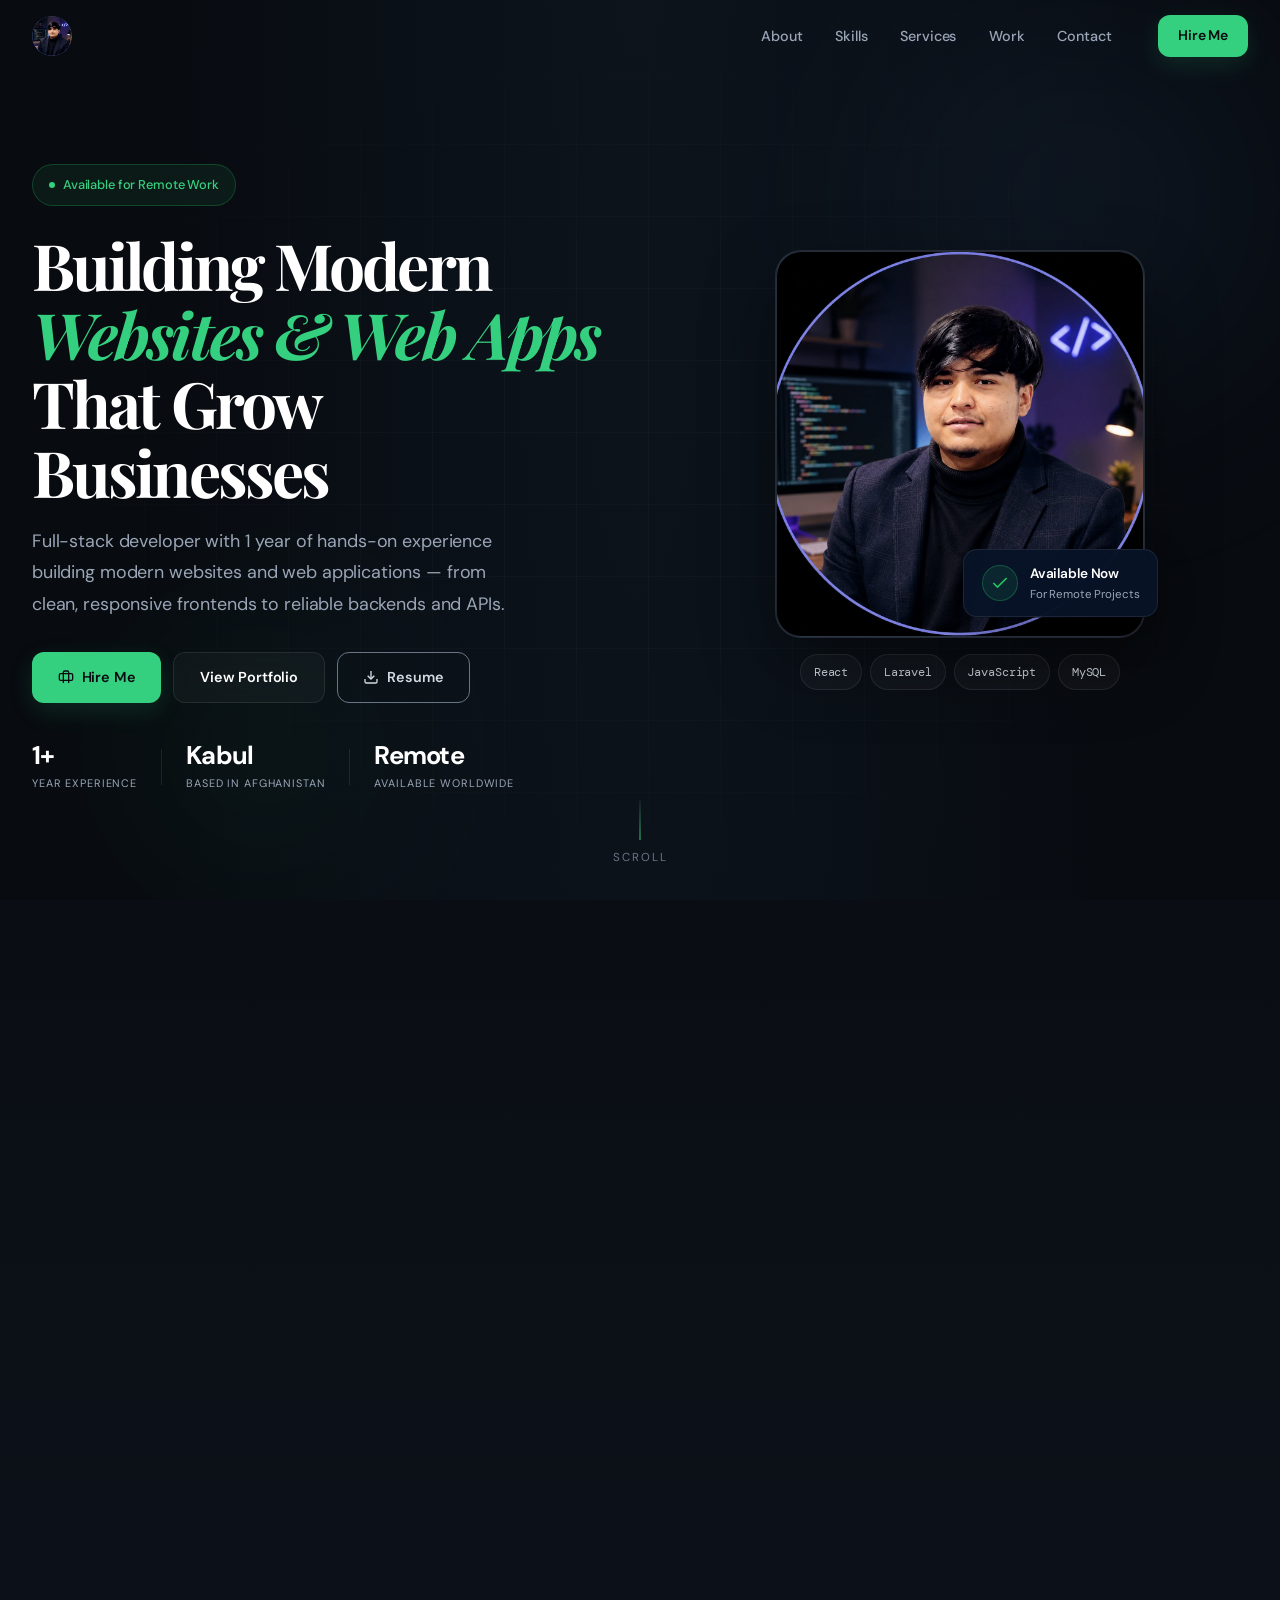
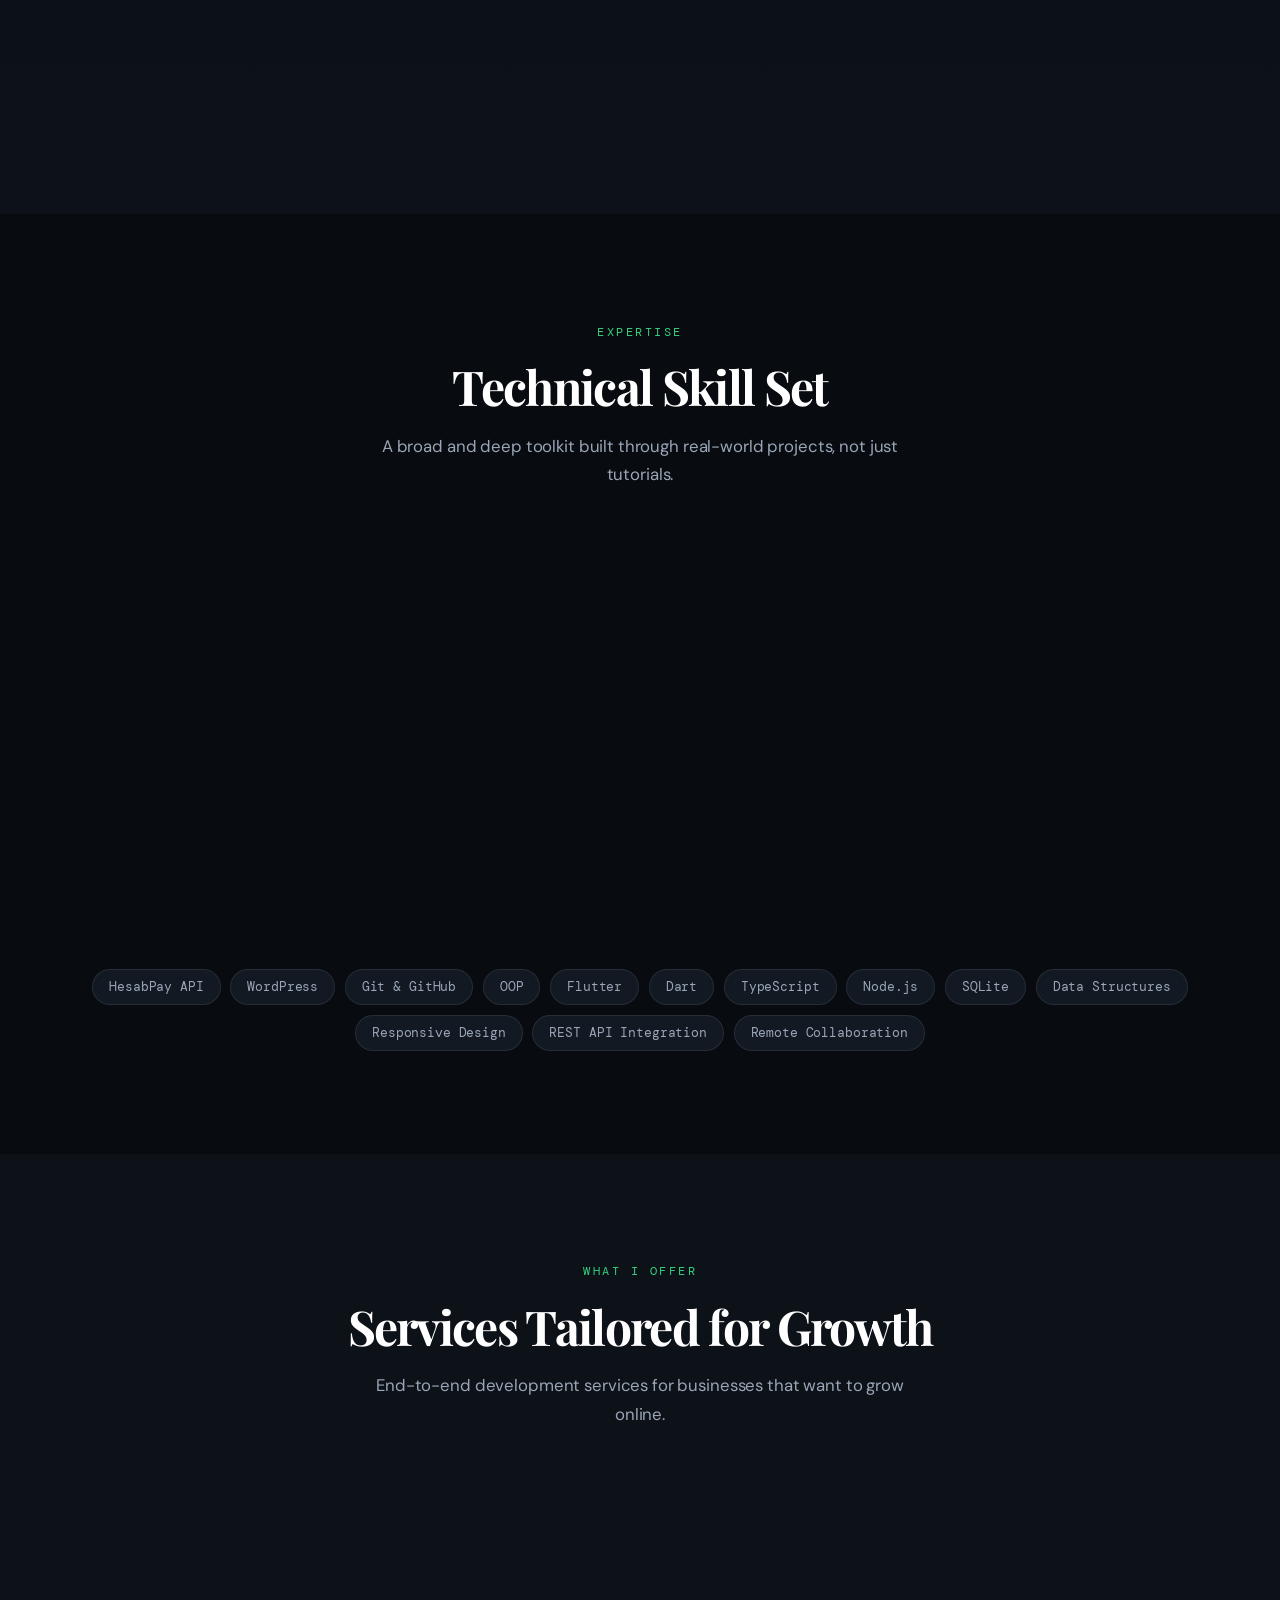
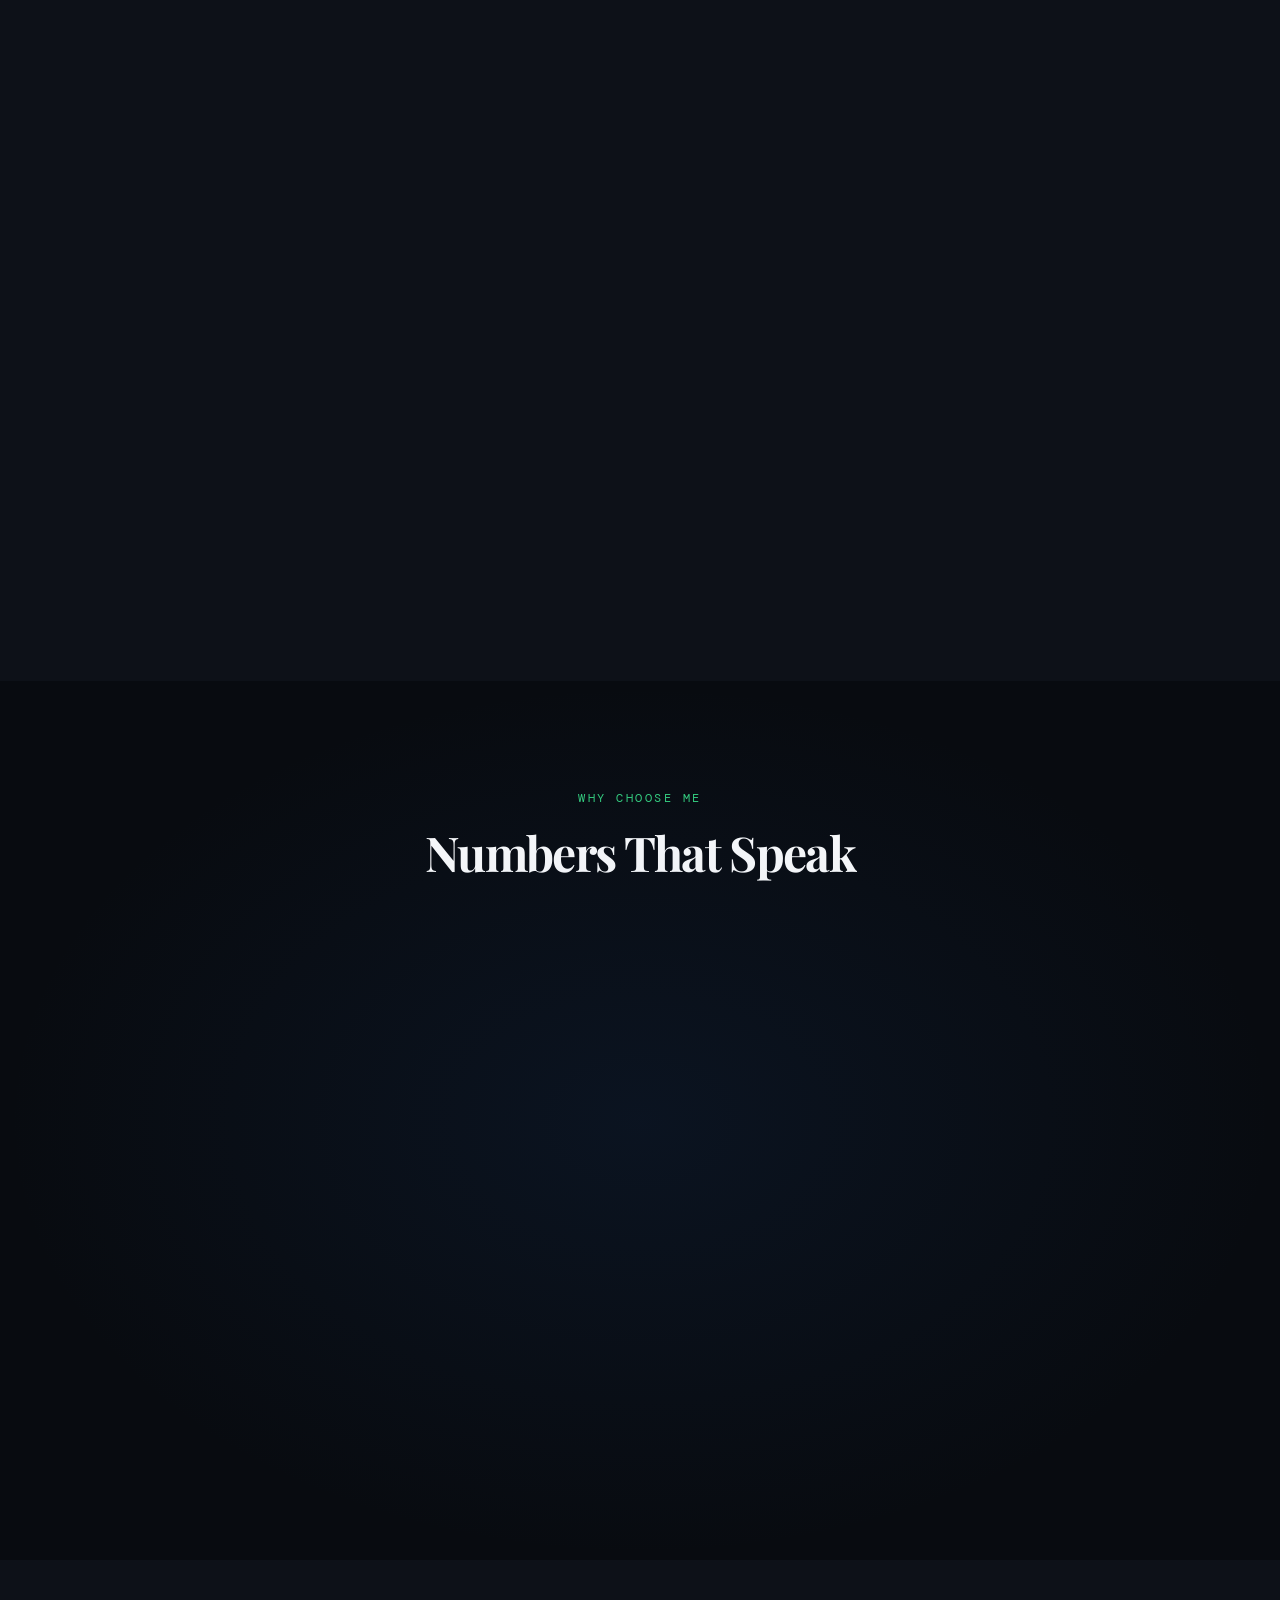
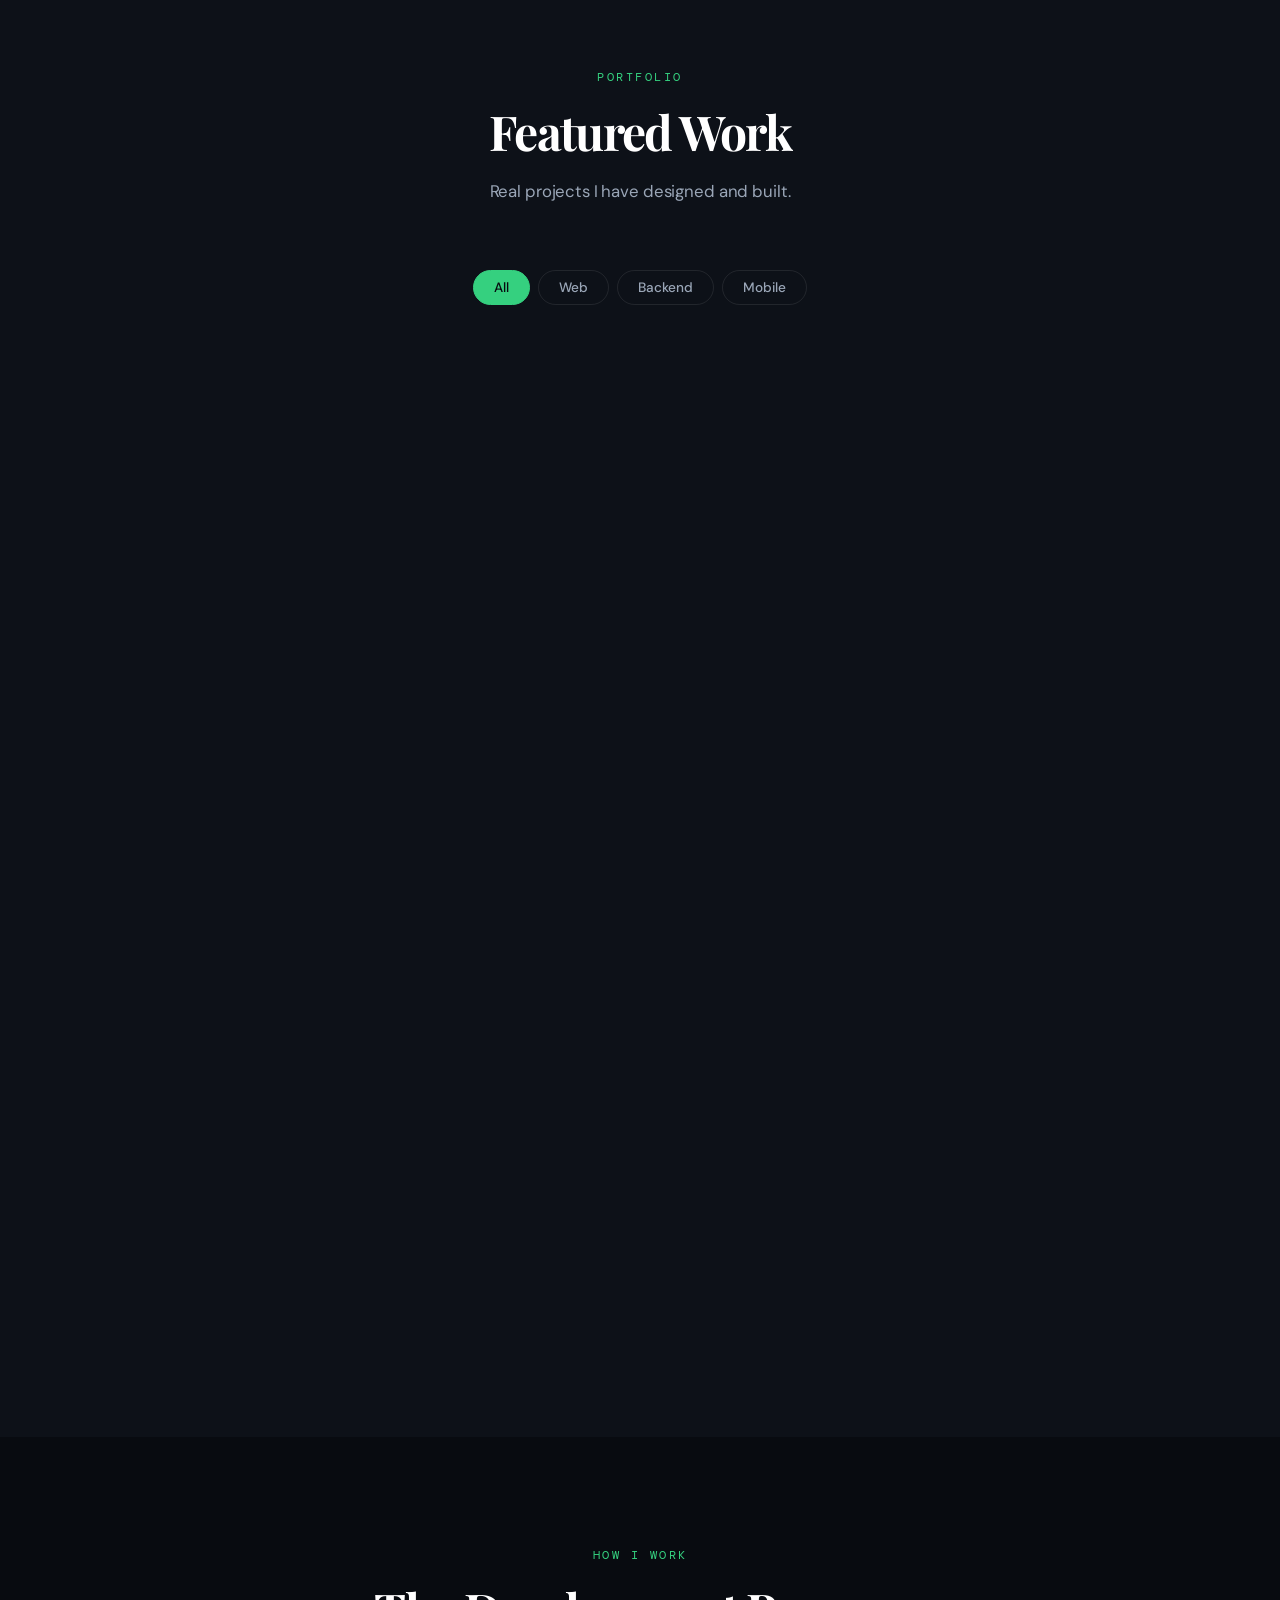
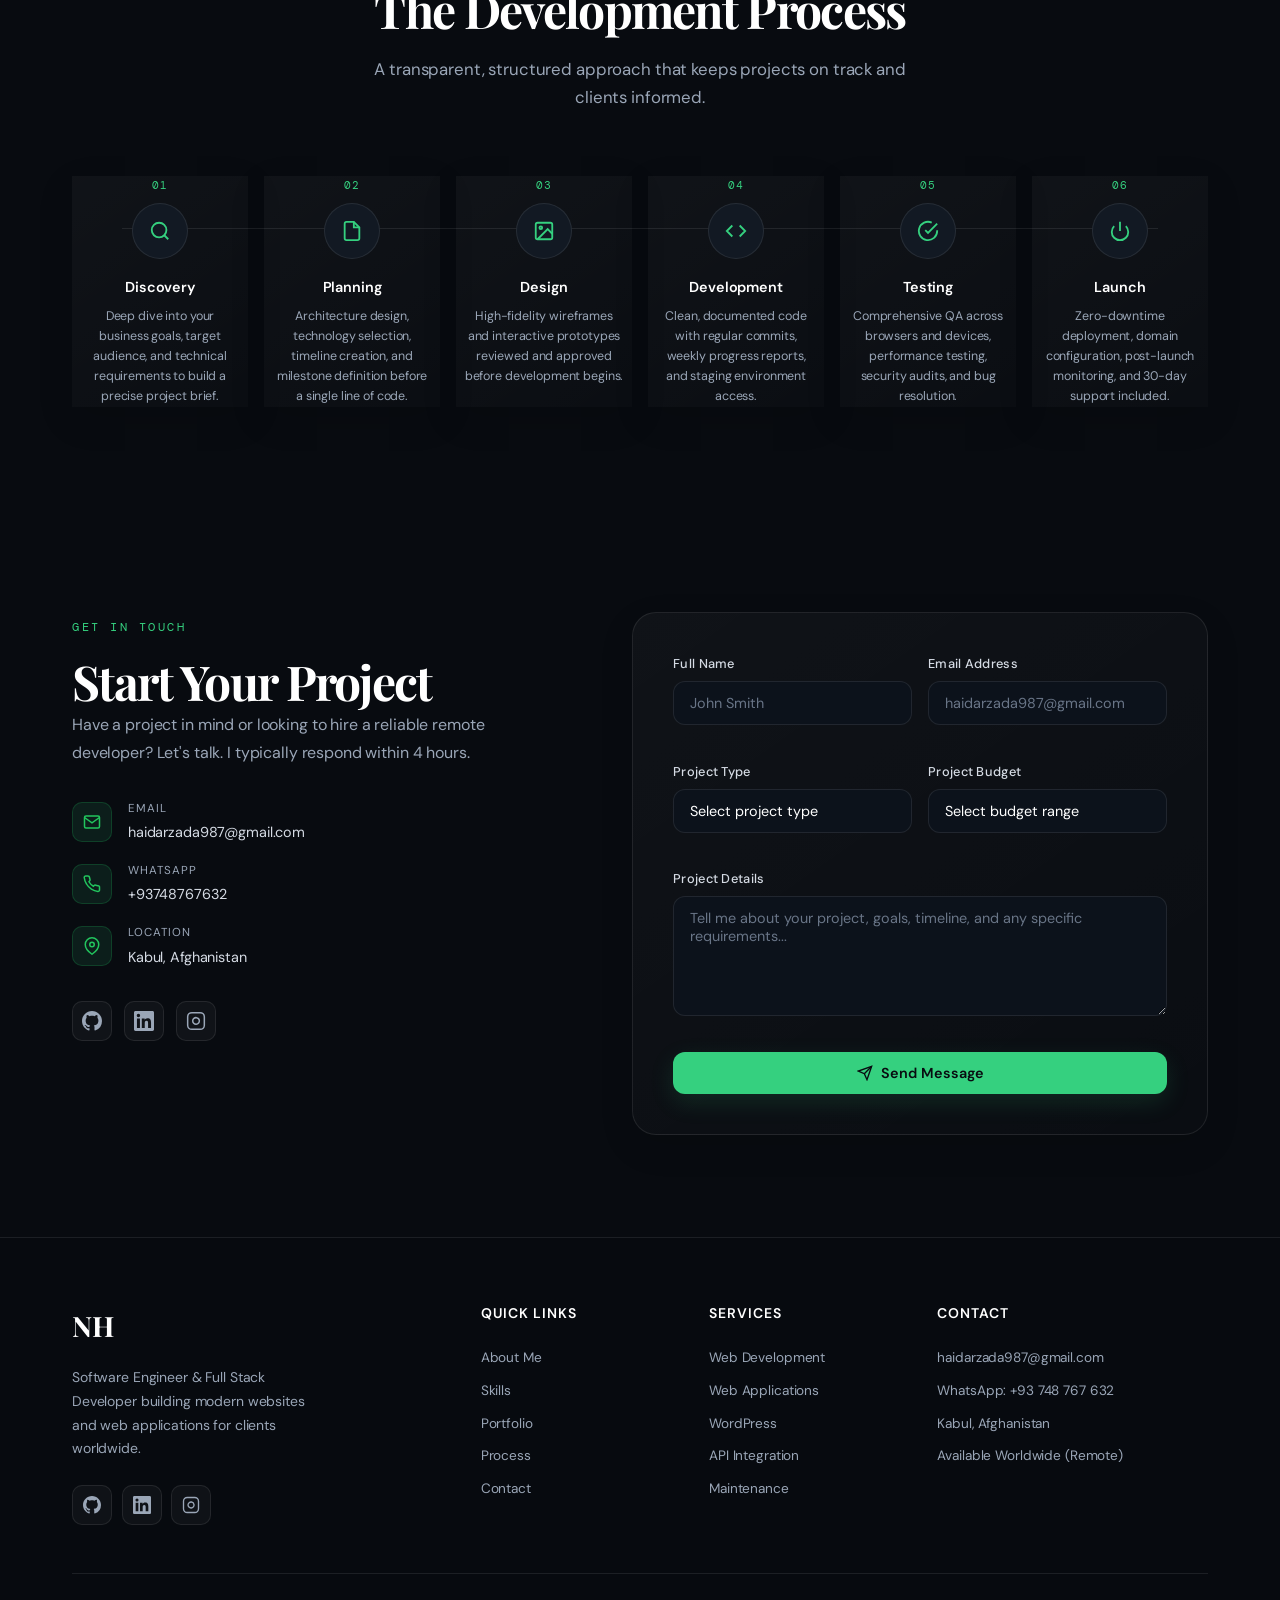
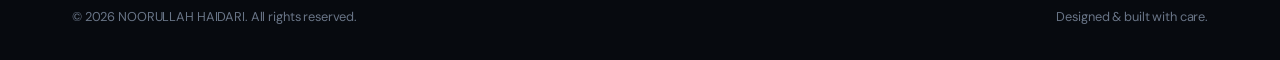
==== commit 198bbd6d: "Use custom domain noorcode.tech for canonical, OG and form links" ====
--- a/index.html
+++ b/index.html
@@ -9,7 +9,7 @@
   <meta property="og:title" content="NOORULLAH HAIDARI — Software Engineer & Full Stack Developer" />
   <meta property="og:description" content="Building Modern Websites & Applications That Grow Businesses" />
   <meta property="og:type" content="website" />
-  <meta property="og:url" content="https://haidarzada987-tech.github.io/noorcode/" />
+  <meta property="og:url" content="https://noorcode.tech/" />
   <title>NOORULLAH HAIDARI — Software Engineer & Full Stack Developer</title>
   <link rel="preconnect" href="https://fonts.googleapis.com" />
   <link rel="preconnect" href="https://fonts.gstatic.com" crossorigin />
@@ -22,7 +22,7 @@
     "@type": "Person",
     "name": "NOORULLAH HAIDARI",
     "jobTitle": "Software Engineer & Full Stack Developer",
-    "url": "https://haidarzada987-tech.github.io/noorcode/",
+    "url": "https://noorcode.tech/",
     "address": { "@type": "PostalAddress", "addressLocality": "Kabul", "addressCountry": "AF" }
   }
   </script>
@@ -481,7 +481,7 @@
           <img class="project-preview" src="img/projects/portfolio-site.svg" alt="Illustrative preview of portfolio site" loading="lazy" decoding="async" />
           <div class="project-overlay">
             <a href="https://github.com/haidarzada987-tech" class="overlay-btn" aria-label="View on GitHub"><svg width="18" height="18" viewBox="0 0 24 24" fill="currentColor"><path d="M12 0C5.37 0 0 5.37 0 12c0 5.31 3.435 9.795 8.205 11.385.6.105.825-.255.825-.57 0-.285-.015-1.23-.015-2.235-3.015.555-3.795-.735-4.035-1.41-.135-.345-.72-1.41-1.23-1.695-.42-.225-1.02-.78-.015-.795.945-.015 1.62.87 1.845 1.23 1.08 1.815 2.805 1.305 3.495.99.105-.78.42-1.305.765-1.605-2.67-.3-5.46-1.335-5.46-5.925 0-1.305.465-2.385 1.23-3.225-.12-.3-.54-1.53.12-3.18 0 0 1.005-.315 3.3 1.23.96-.27 1.98-.405 3-.405s2.04.135 3 .405c2.295-1.56 3.3-1.23 3.3-1.23.66 1.65.24 2.88.12 3.18.765.84 1.23 1.905 1.23 3.225 0 4.605-2.805 5.625-5.475 5.925.435.375.81 1.095.81 2.22 0 1.605-.015 2.895-.015 3.3 0 .315.225.69.825.57A12.02 12.02 0 0 0 24 12c0-6.63-5.37-12-12-12z"/></svg></a>
-            <a href="https://haidarzada987-tech.github.io/noorcode/" class="overlay-btn" aria-label="Live demo"><svg width="18" height="18" viewBox="0 0 24 24" fill="none" stroke="currentColor" stroke-width="2"><path d="M18 13v6a2 2 0 0 1-2 2H5a2 2 0 0 1-2-2V8a2 2 0 0 1 2-2h6"/><polyline points="15,3 21,3 21,9"/><line x1="10" y1="14" x2="21" y2="3"/></svg></a>
+            <a href="https://noorcode.tech/" class="overlay-btn" aria-label="Live demo"><svg width="18" height="18" viewBox="0 0 24 24" fill="none" stroke="currentColor" stroke-width="2"><path d="M18 13v6a2 2 0 0 1-2 2H5a2 2 0 0 1-2-2V8a2 2 0 0 1 2-2h6"/><polyline points="15,3 21,3 21,9"/><line x1="10" y1="14" x2="21" y2="3"/></svg></a>
           </div>
         </div>
         <div class="project-info">
@@ -625,7 +625,7 @@
       <div class="contact-form-wrap fade-right">
         <form class="contact-form" id="contactForm" action="https://formsubmit.co/a77238bdfb0529f6272d8c02e12209f7" method="POST">
           <input type="hidden" name="_subject" value="New project inquiry — from my portfolio website" />
-          <input type="hidden" name="_next" value="https://haidarzada987-tech.github.io/noorcode/?sent=1#contact" />
+          <input type="hidden" name="_next" value="https://noorcode.tech/?sent=1#contact" />
           <input type="hidden" name="_template" value="table" />
           <input type="text" name="_honey" style="display:none" tabindex="-1" autocomplete="off" />
           <div class="form-row">
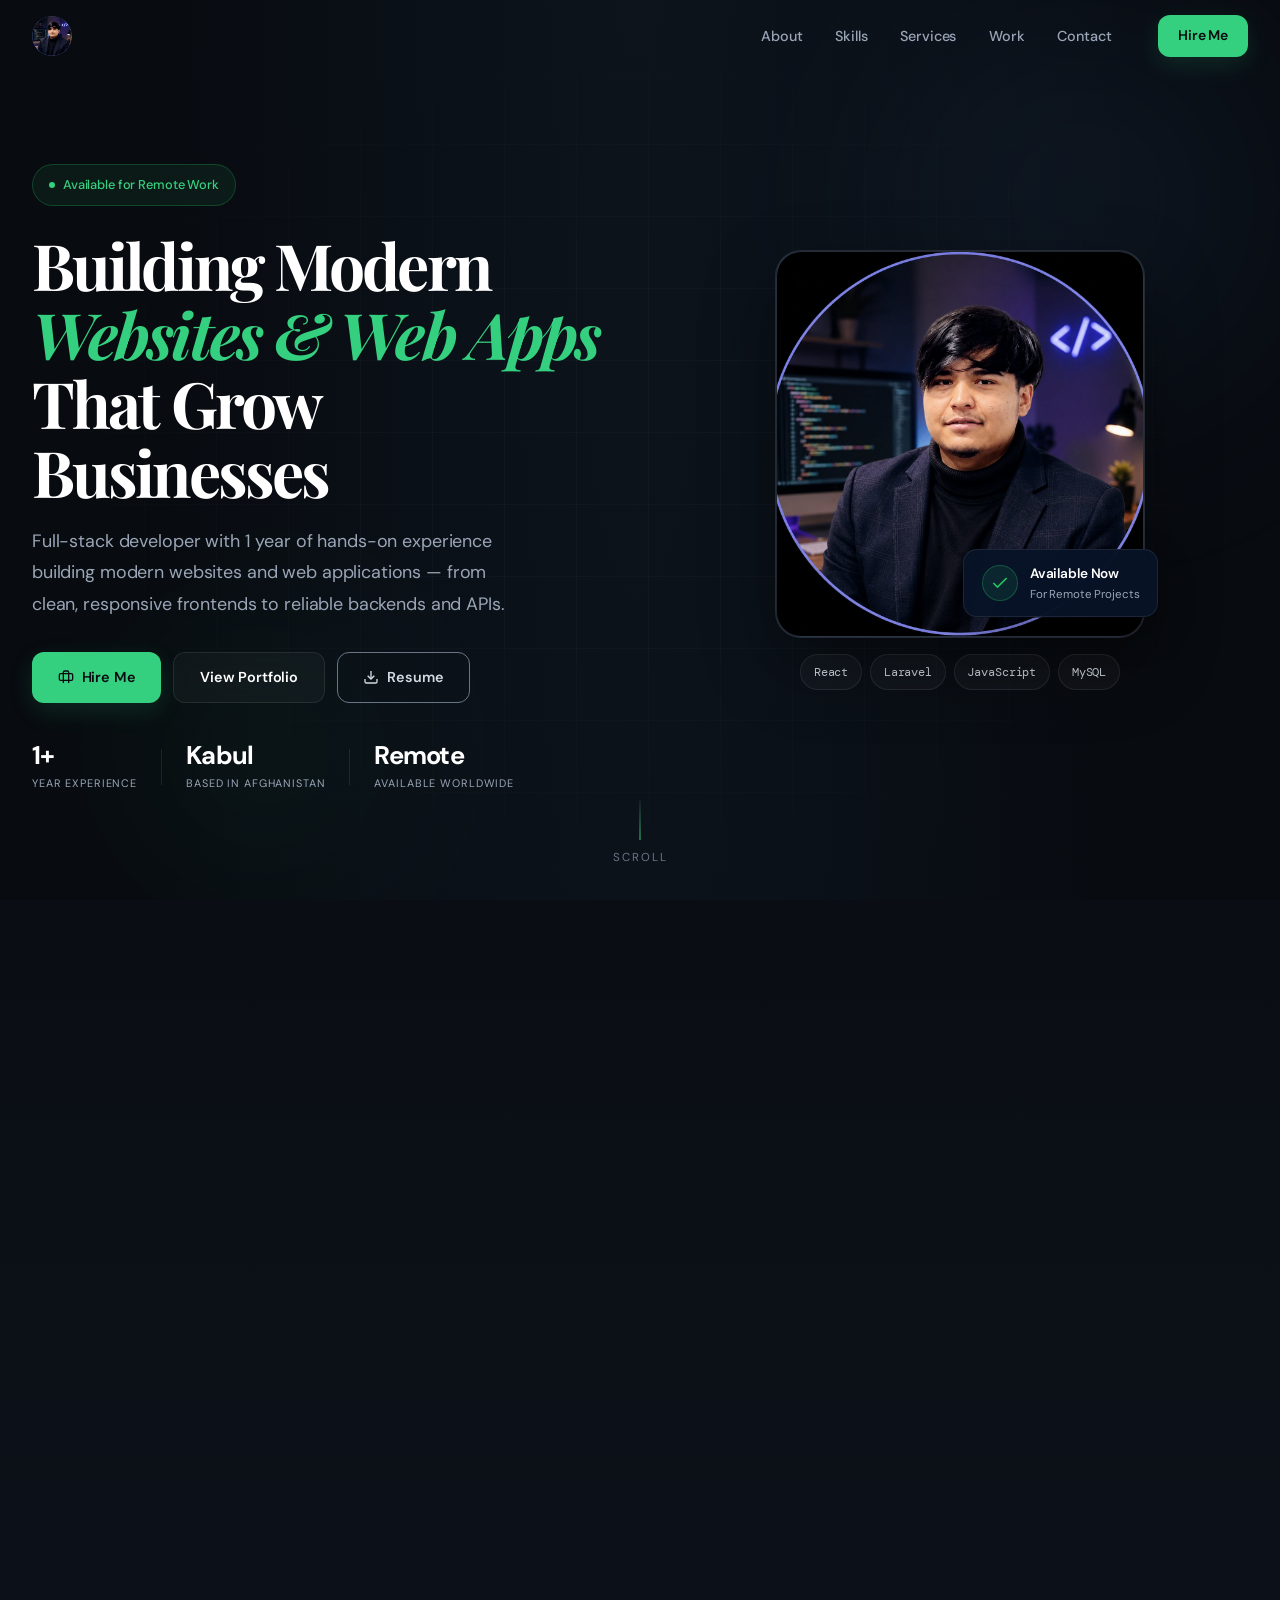
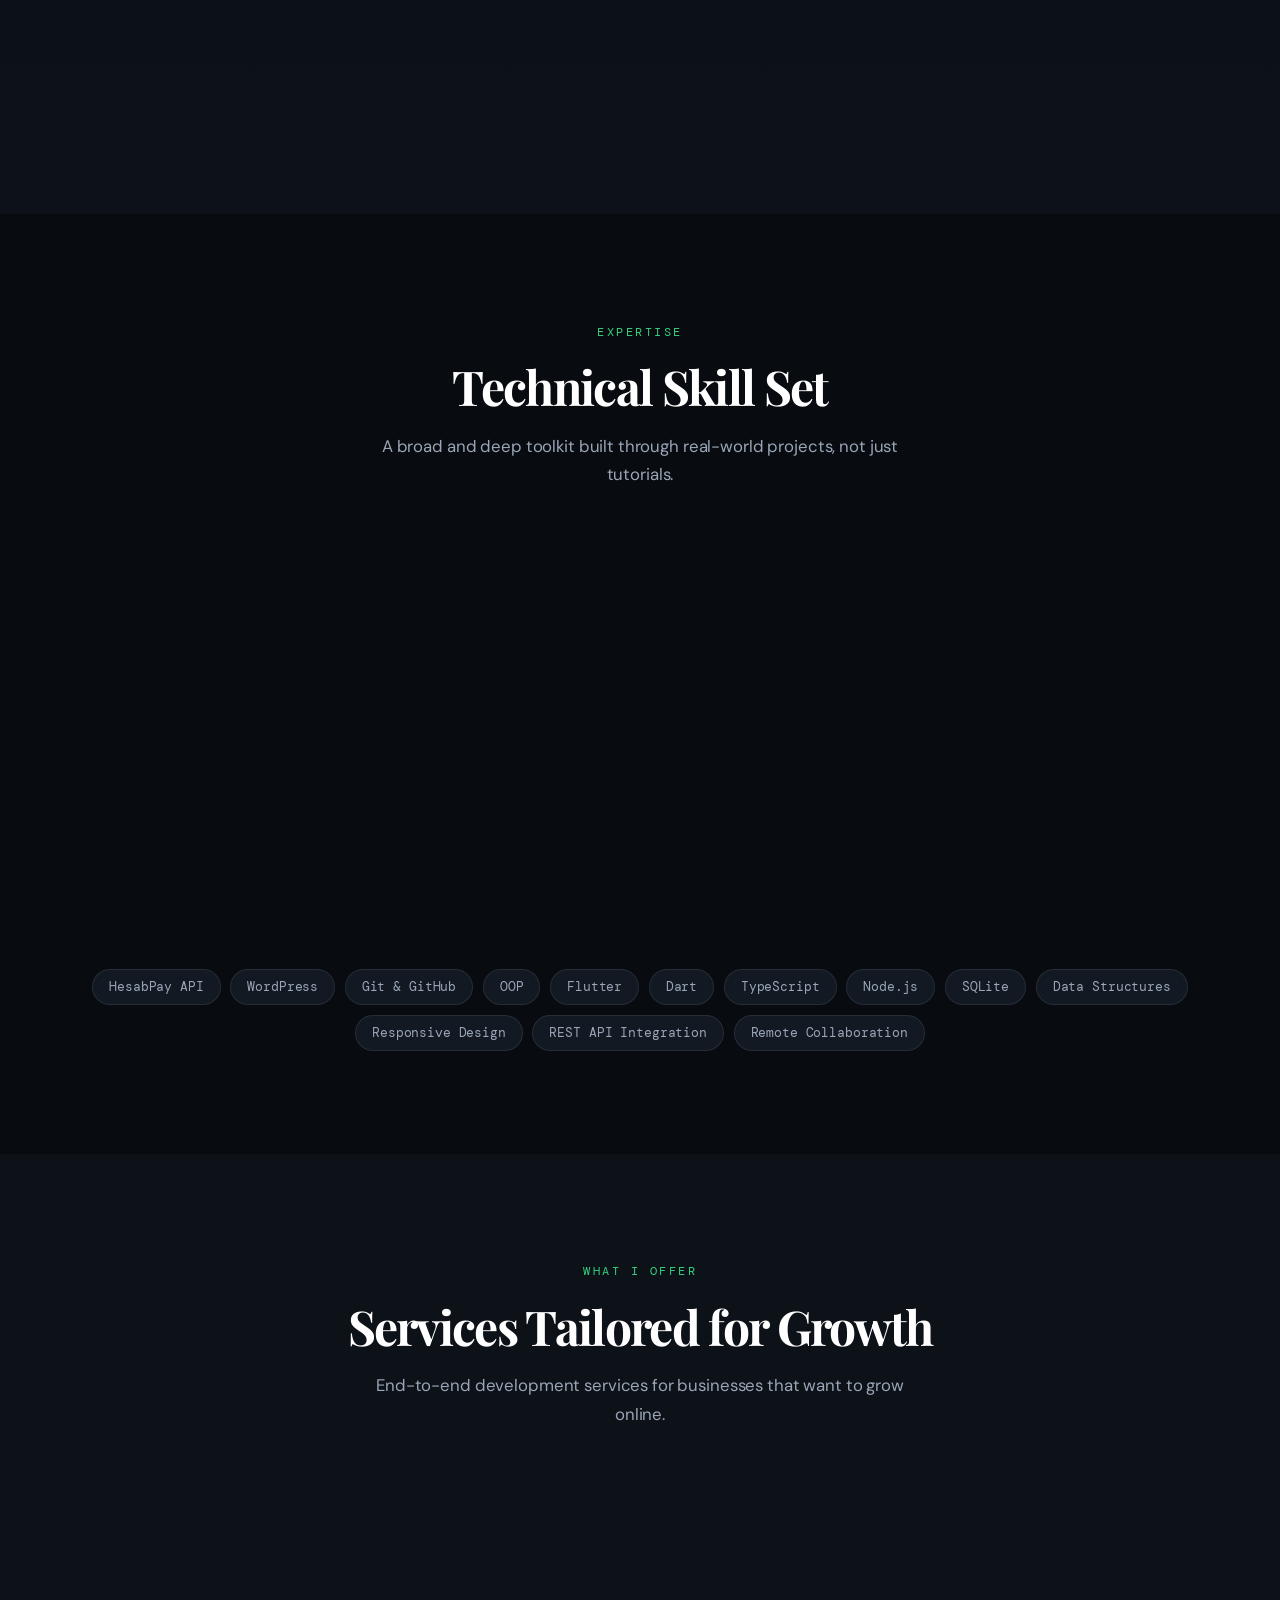
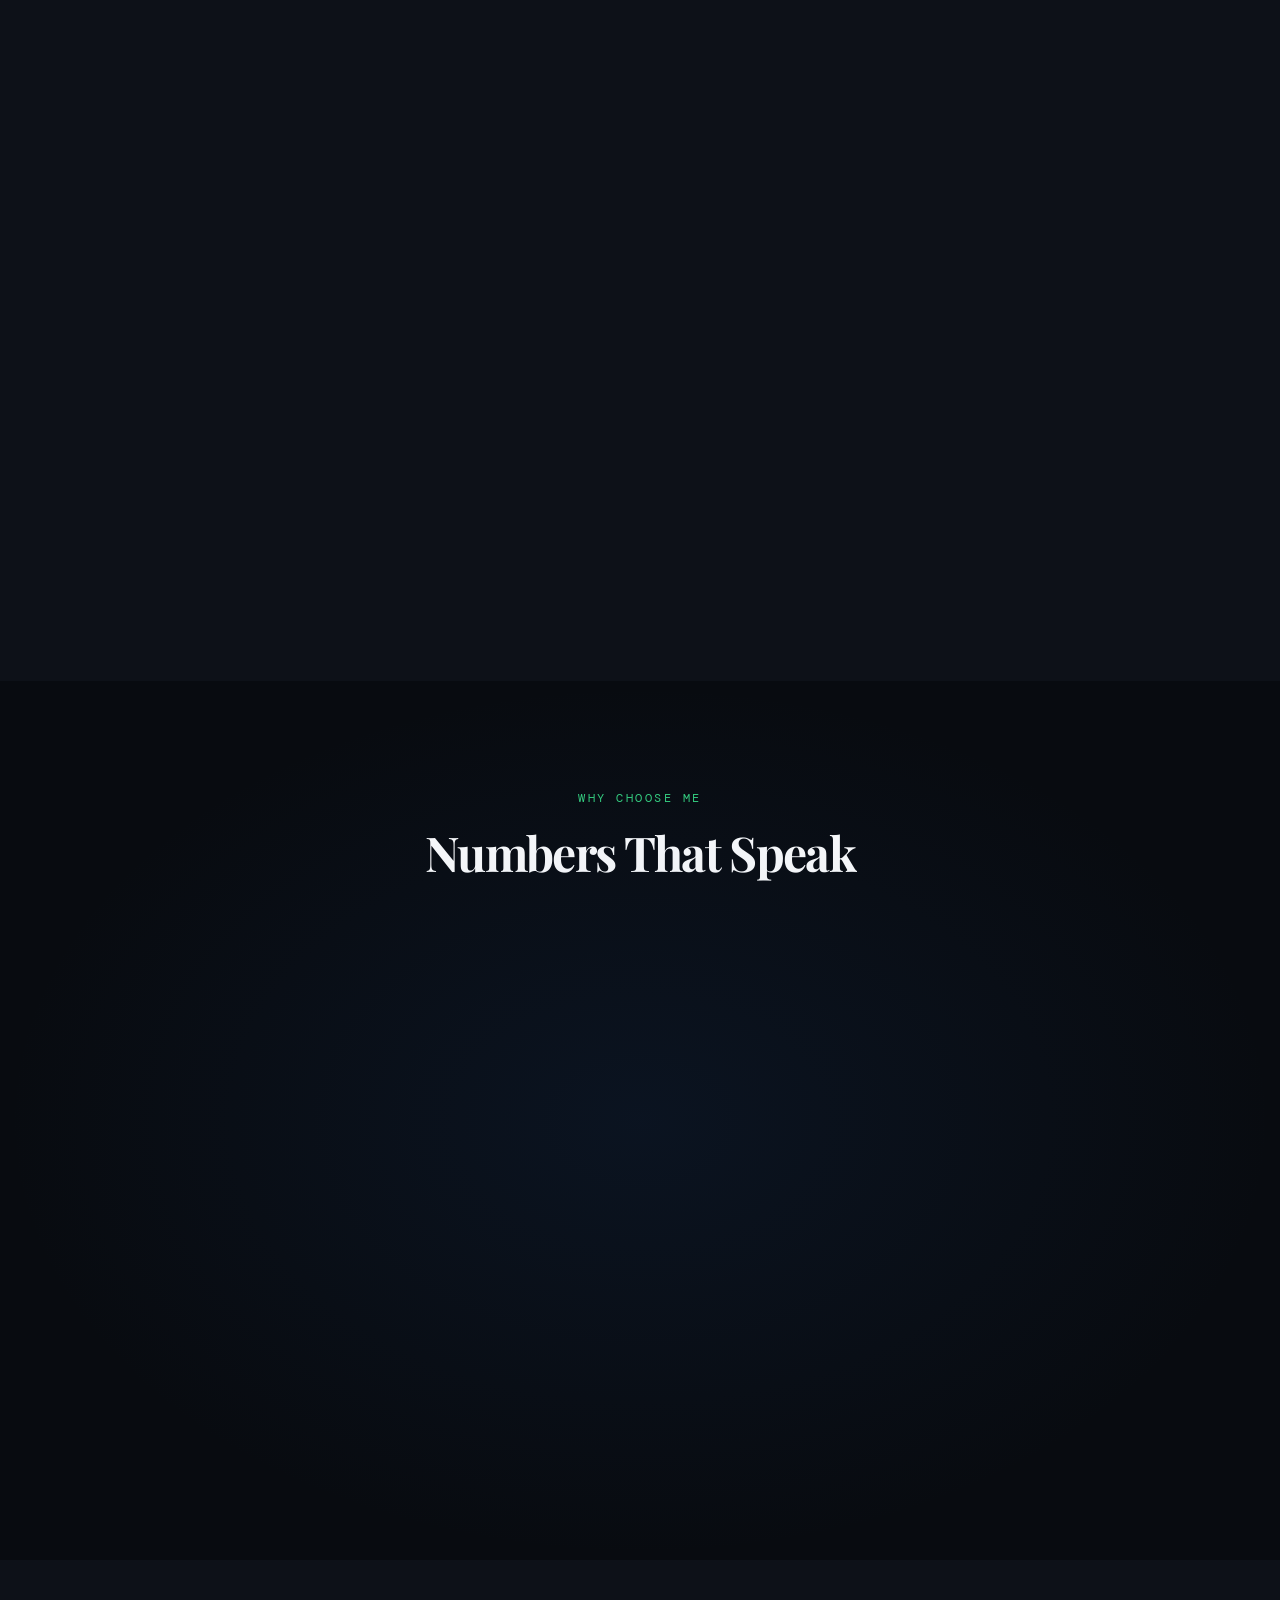
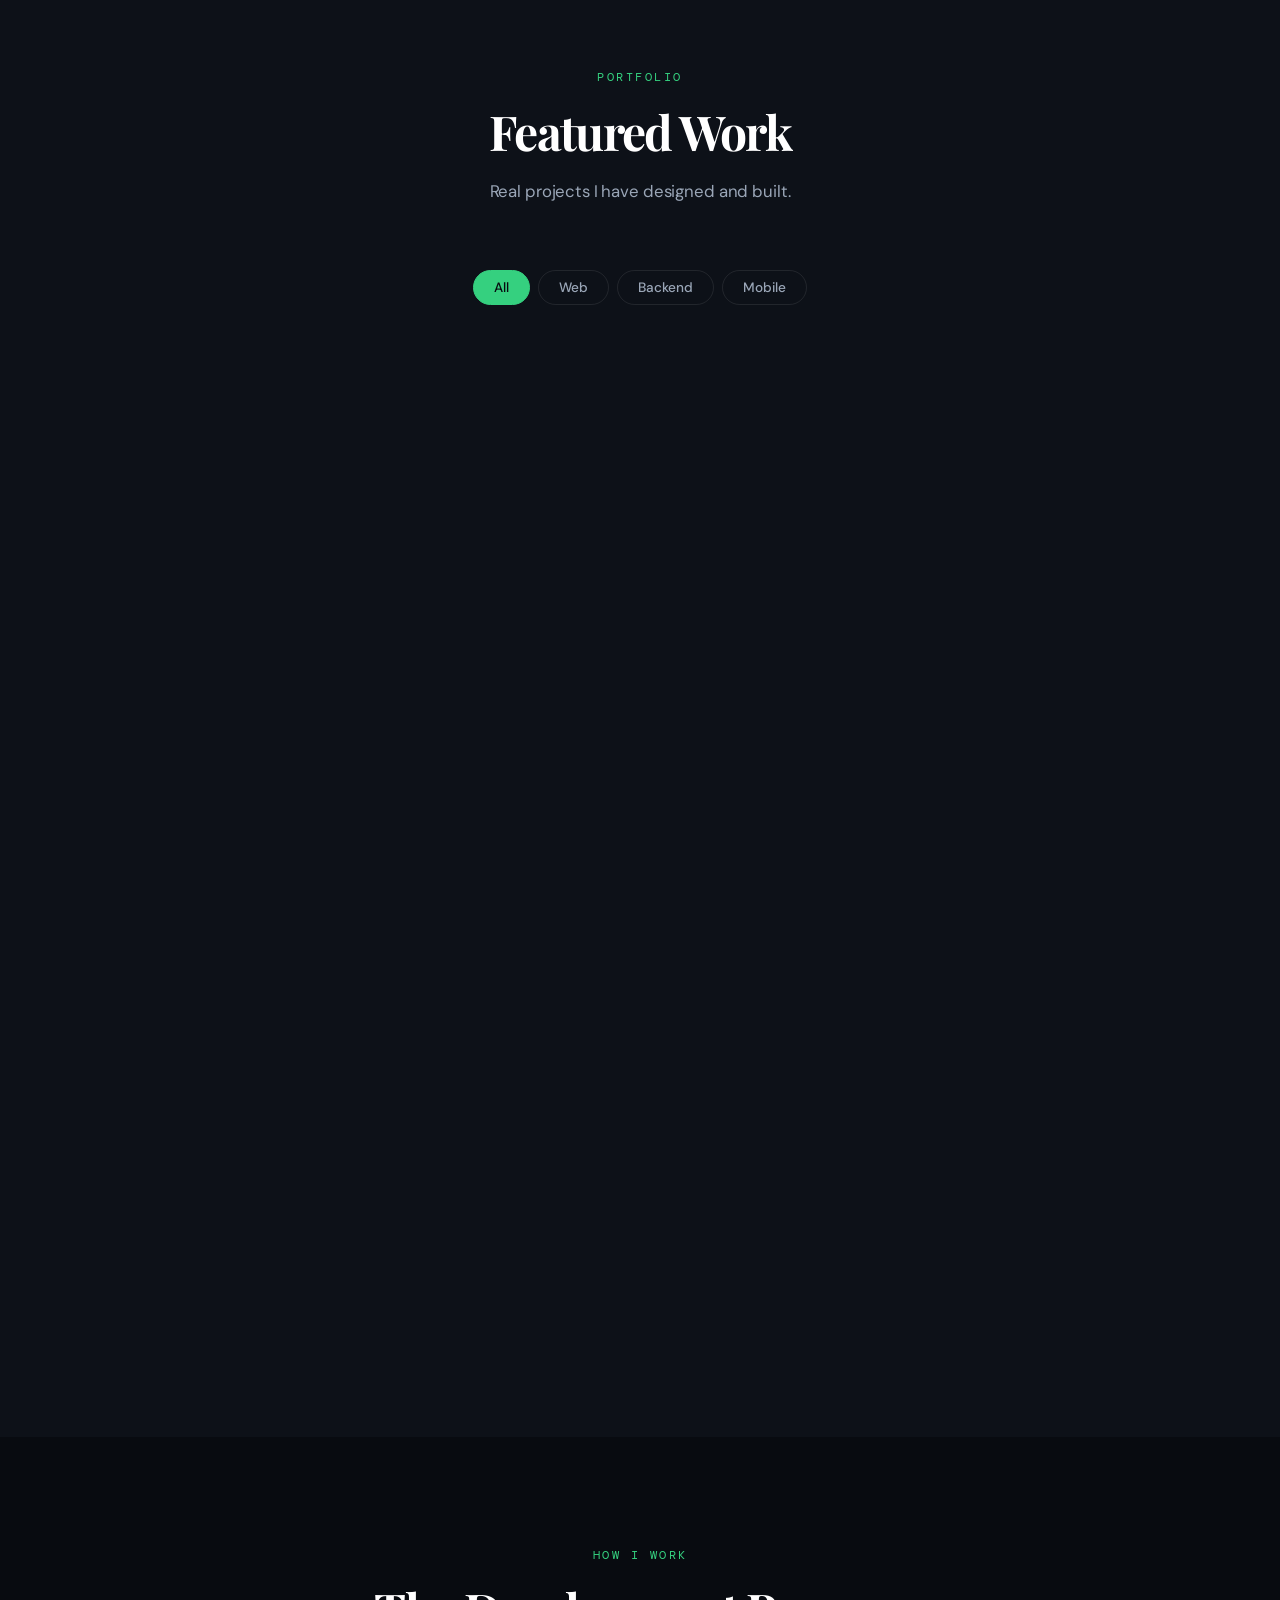
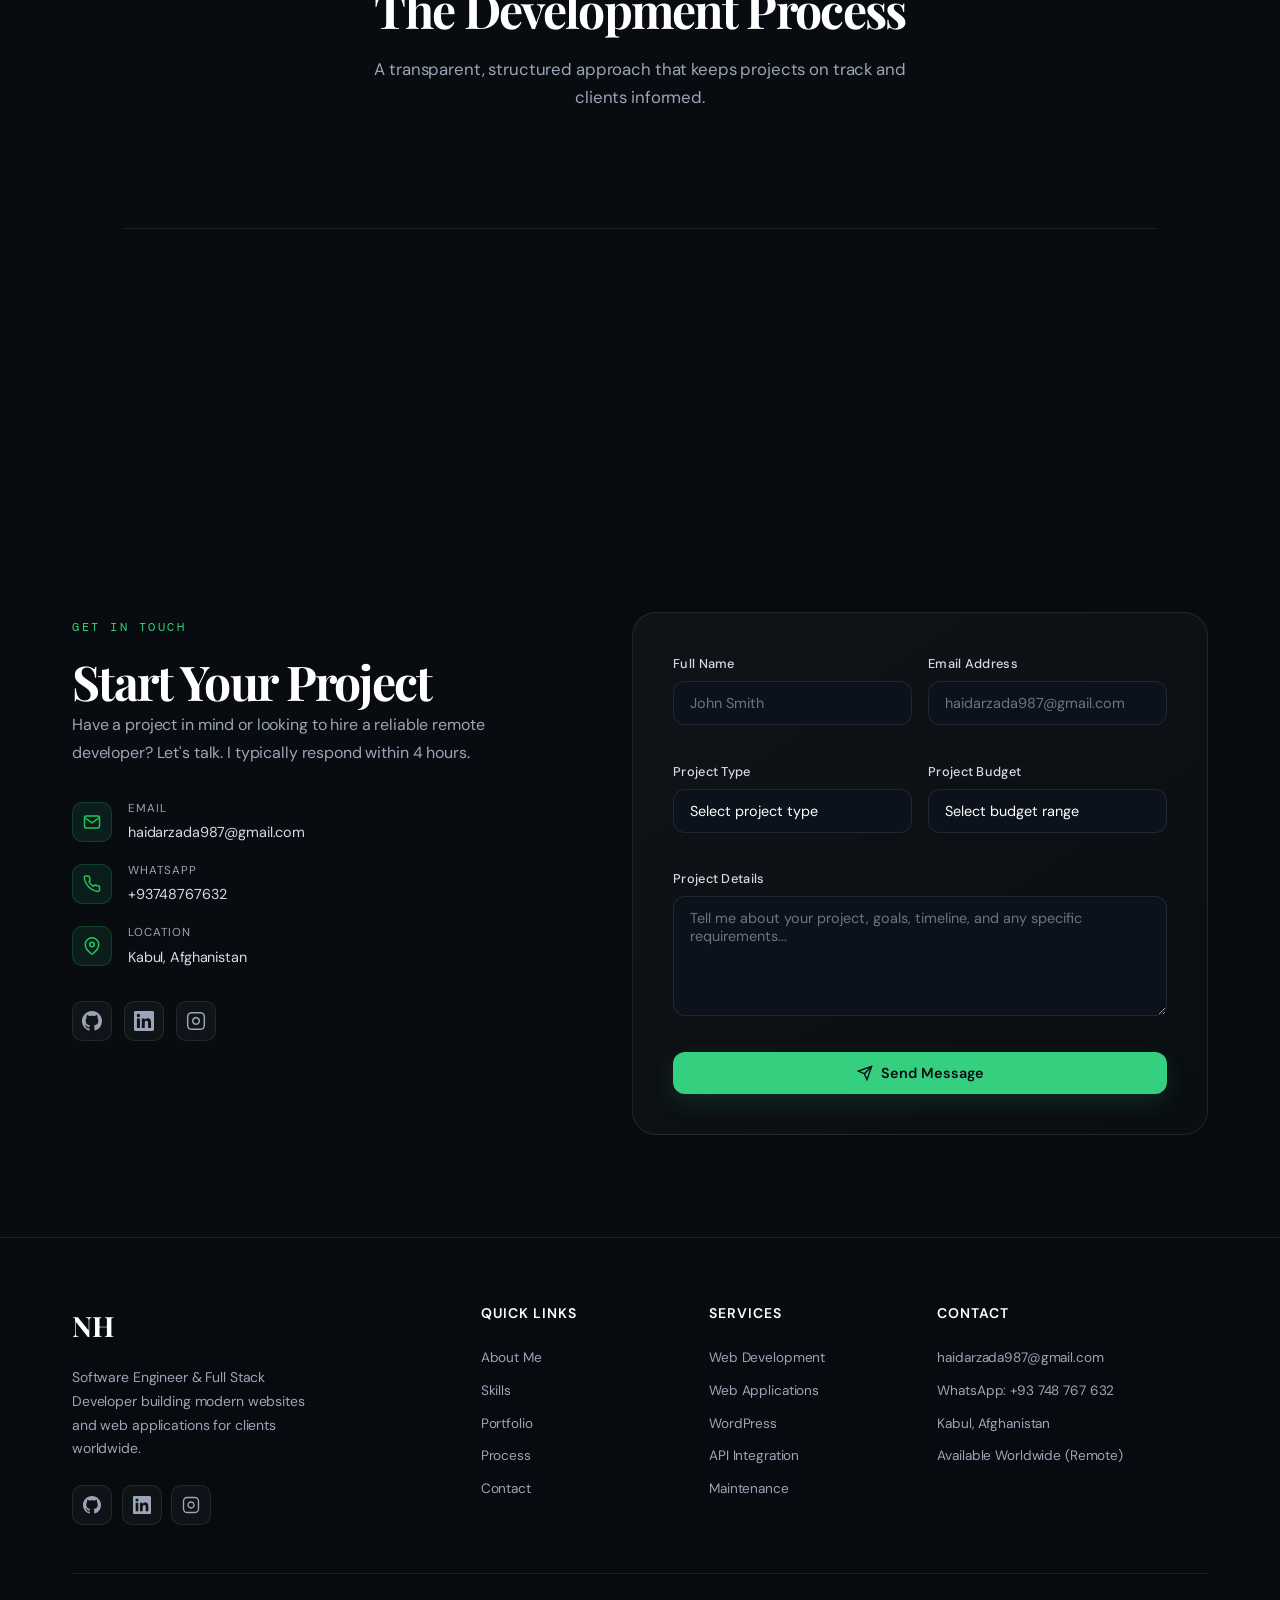
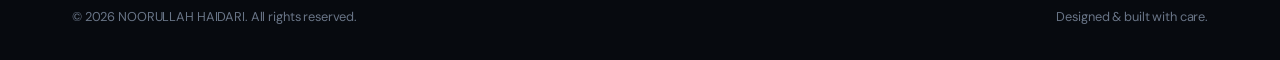
==== commit 08e9e80b: "Update LinkedIn URL to new slug noorullah-haidari-44863142b" ====
--- a/index.html
+++ b/index.html
@@ -614,7 +614,7 @@
           <a href="https://github.com/haidarzada987-tech" class="social-link" aria-label="GitHub">
             <svg width="20" height="20" viewBox="0 0 24 24" fill="currentColor"><path d="M12 0C5.37 0 0 5.37 0 12c0 5.31 3.435 9.795 8.205 11.385.6.105.825-.255.825-.57 0-.285-.015-1.23-.015-2.235-3.015.555-3.795-.735-4.035-1.41-.135-.345-.72-1.41-1.23-1.695-.42-.225-1.02-.78-.015-.795.945-.015 1.62.87 1.845 1.23 1.08 1.815 2.805 1.305 3.495.99.105-.78.42-1.305.765-1.605-2.67-.3-5.46-1.335-5.46-5.925 0-1.305.465-2.385 1.23-3.225-.12-.3-.54-1.53.12-3.18 0 0 1.005-.315 3.3 1.23.96-.27 1.98-.405 3-.405s2.04.135 3 .405c2.295-1.56 3.3-1.23 3.3-1.23.66 1.65.24 2.88.12 3.18.765.84 1.23 1.905 1.23 3.225 0 4.605-2.805 5.625-5.475 5.925.435.375.81 1.095.81 2.22 0 1.605-.015 2.895-.015 3.3 0 .315.225.69.825.57A12.02 12.02 0 0 0 24 12c0-6.63-5.37-12-12-12z"/></svg>
           </a>
-          <a href="https://www.linkedin.com/in/haidar-zada-44863142b" class="social-link" aria-label="LinkedIn">
+          <a href="https://www.linkedin.com/in/noorullah-haidari-44863142b" class="social-link" aria-label="LinkedIn">
             <svg width="20" height="20" viewBox="0 0 24 24" fill="currentColor"><path d="M20.447 20.452h-3.554v-5.569c0-1.328-.027-3.037-1.852-3.037-1.853 0-2.136 1.445-2.136 2.939v5.667H9.351V9h3.414v1.561h.046c.477-.9 1.637-1.85 3.37-1.85 3.601 0 4.267 2.37 4.267 5.455v6.286zM5.337 7.433a2.062 2.062 0 0 1-2.063-2.065 2.064 2.064 0 1 1 2.063 2.065zm1.782 13.019H3.555V9h3.564v11.452zM22.225 0H1.771C.792 0 0 .774 0 1.729v20.542C0 23.227.792 24 1.771 24h20.451C23.2 24 24 23.227 24 22.271V1.729C24 .774 23.2 0 22.222 0h.003z"/></svg>
           </a>
           <a href="https://www.instagram.com/noo_rullha/" class="social-link" aria-label="Instagram">
@@ -695,7 +695,7 @@
         <p>Software Engineer & Full Stack Developer building modern websites and web applications for clients worldwide.</p>
         <div class="footer-social">
           <a href="https://github.com/haidarzada987-tech" aria-label="GitHub" class="social-link"><svg width="18" height="18" viewBox="0 0 24 24" fill="currentColor"><path d="M12 0C5.37 0 0 5.37 0 12c0 5.31 3.435 9.795 8.205 11.385.6.105.825-.255.825-.57 0-.285-.015-1.23-.015-2.235-3.015.555-3.795-.735-4.035-1.41-.135-.345-.72-1.41-1.23-1.695-.42-.225-1.02-.78-.015-.795.945-.015 1.62.87 1.845 1.23 1.08 1.815 2.805 1.305 3.495.99.105-.78.42-1.305.765-1.605-2.67-.3-5.46-1.335-5.46-5.925 0-1.305.465-2.385 1.23-3.225-.12-.3-.54-1.53.12-3.18 0 0 1.005-.315 3.3 1.23.96-.27 1.98-.405 3-.405s2.04.135 3 .405c2.295-1.56 3.3-1.23 3.3-1.23.66 1.65.24 2.88.12 3.18.765.84 1.23 1.905 1.23 3.225 0 4.605-2.805 5.625-5.475 5.925.435.375.81 1.095.81 2.22 0 1.605-.015 2.895-.015 3.3 0 .315.225.69.825.57A12.02 12.02 0 0 0 24 12c0-6.63-5.37-12-12-12z"/></svg></a>
-          <a href="https://www.linkedin.com/in/haidar-zada-44863142b" aria-label="LinkedIn" class="social-link"><svg width="18" height="18" viewBox="0 0 24 24" fill="currentColor"><path d="M20.447 20.452h-3.554v-5.569c0-1.328-.027-3.037-1.852-3.037-1.853 0-2.136 1.445-2.136 2.939v5.667H9.351V9h3.414v1.561h.046c.477-.9 1.637-1.85 3.37-1.85 3.601 0 4.267 2.37 4.267 5.455v6.286zM5.337 7.433a2.062 2.062 0 0 1-2.063-2.065 2.064 2.064 0 1 1 2.063 2.065zm1.782 13.019H3.555V9h3.564v11.452zM22.225 0H1.771C.792 0 0 .774 0 1.729v20.542C0 23.227.792 24 1.771 24h20.451C23.2 24 24 23.227 24 22.271V1.729C24 .774 23.2 0 22.222 0h.003z"/></svg></a>
+          <a href="https://www.linkedin.com/in/noorullah-haidari-44863142b" aria-label="LinkedIn" class="social-link"><svg width="18" height="18" viewBox="0 0 24 24" fill="currentColor"><path d="M20.447 20.452h-3.554v-5.569c0-1.328-.027-3.037-1.852-3.037-1.853 0-2.136 1.445-2.136 2.939v5.667H9.351V9h3.414v1.561h.046c.477-.9 1.637-1.85 3.37-1.85 3.601 0 4.267 2.37 4.267 5.455v6.286zM5.337 7.433a2.062 2.062 0 0 1-2.063-2.065 2.064 2.064 0 1 1 2.063 2.065zm1.782 13.019H3.555V9h3.564v11.452zM22.225 0H1.771C.792 0 0 .774 0 1.729v20.542C0 23.227.792 24 1.771 24h20.451C23.2 24 24 23.227 24 22.271V1.729C24 .774 23.2 0 22.222 0h.003z"/></svg></a>
           <a href="https://www.instagram.com/noo_rullha/" aria-label="Instagram" class="social-link"><svg width="18" height="18" viewBox="0 0 24 24" fill="none" stroke="currentColor" stroke-width="1.8"><rect x="2" y="2" width="20" height="20" rx="5"/><path d="M16 11.37A4 4 0 1 1 12.63 8 4 4 0 0 1 16 11.37z"/><line x1="17.5" y1="6.5" x2="17.51" y2="6.5"/></svg></a>
         </div>
       </div>
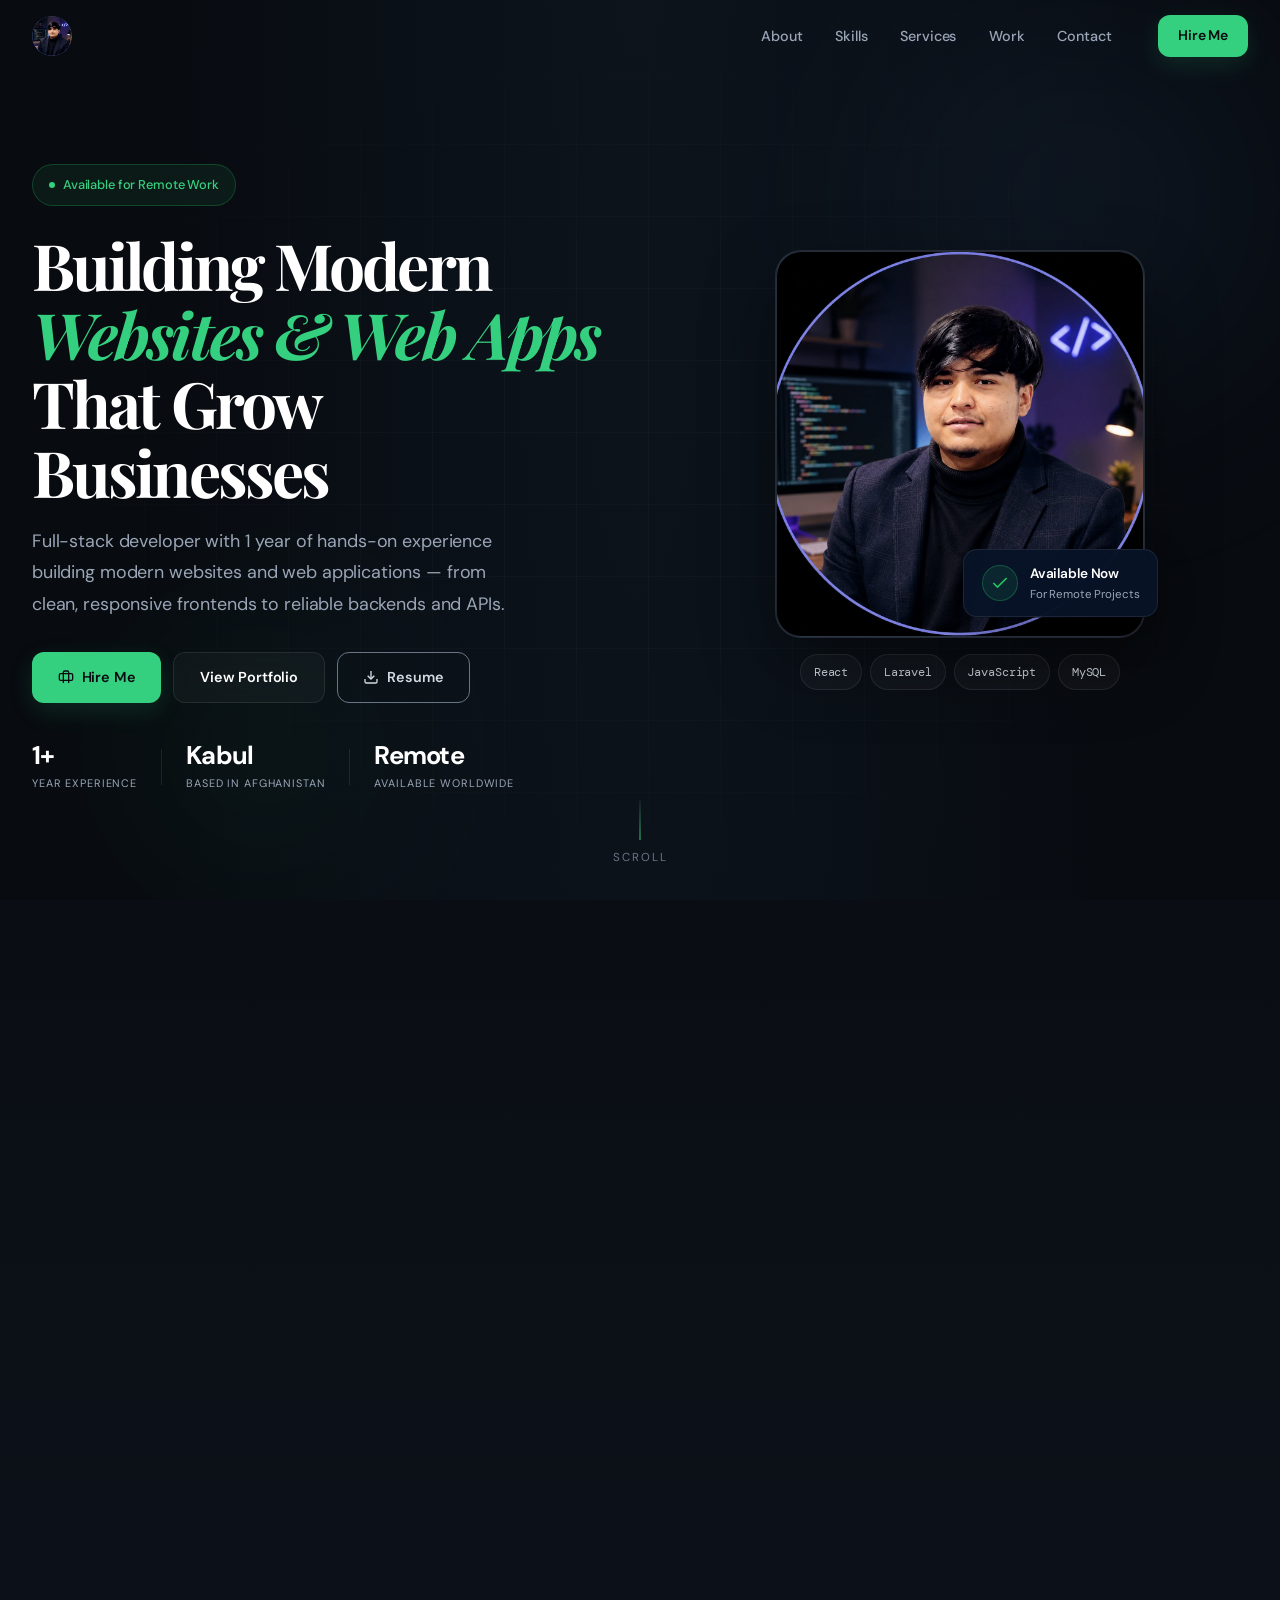
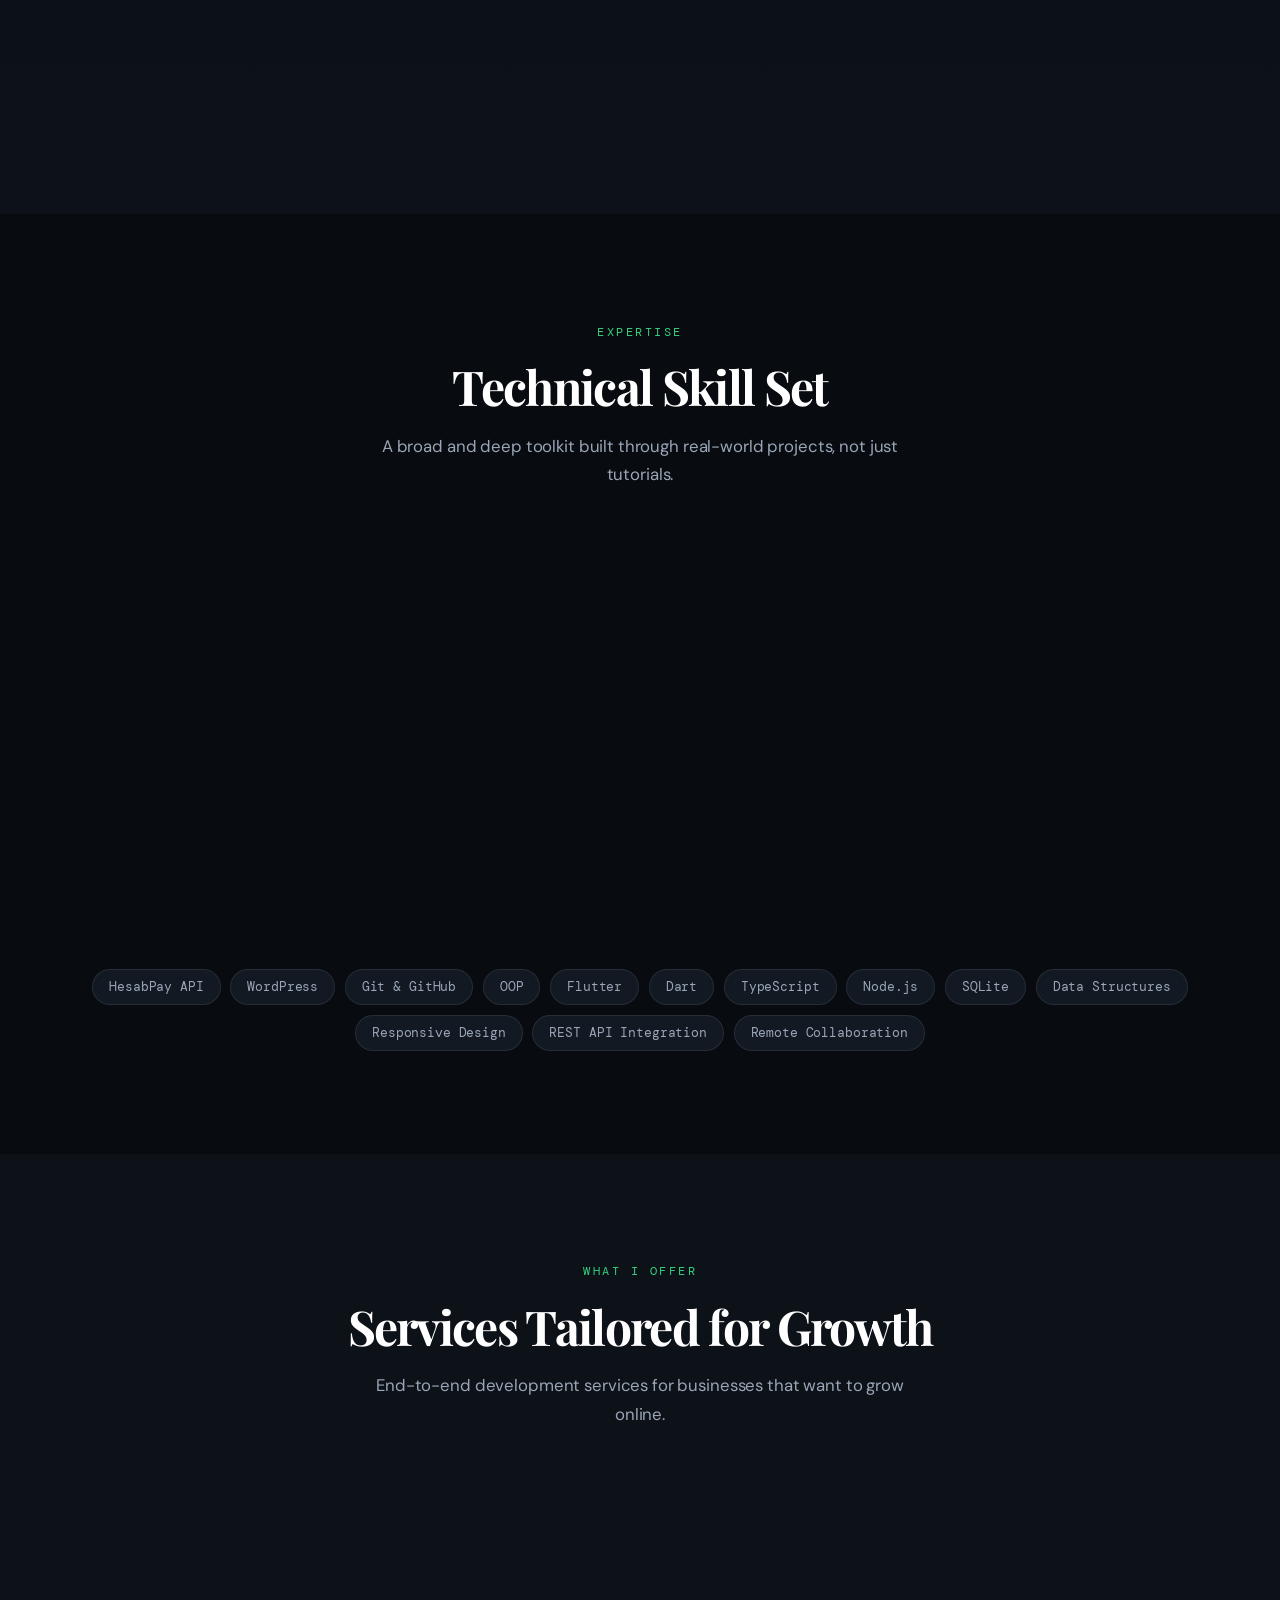
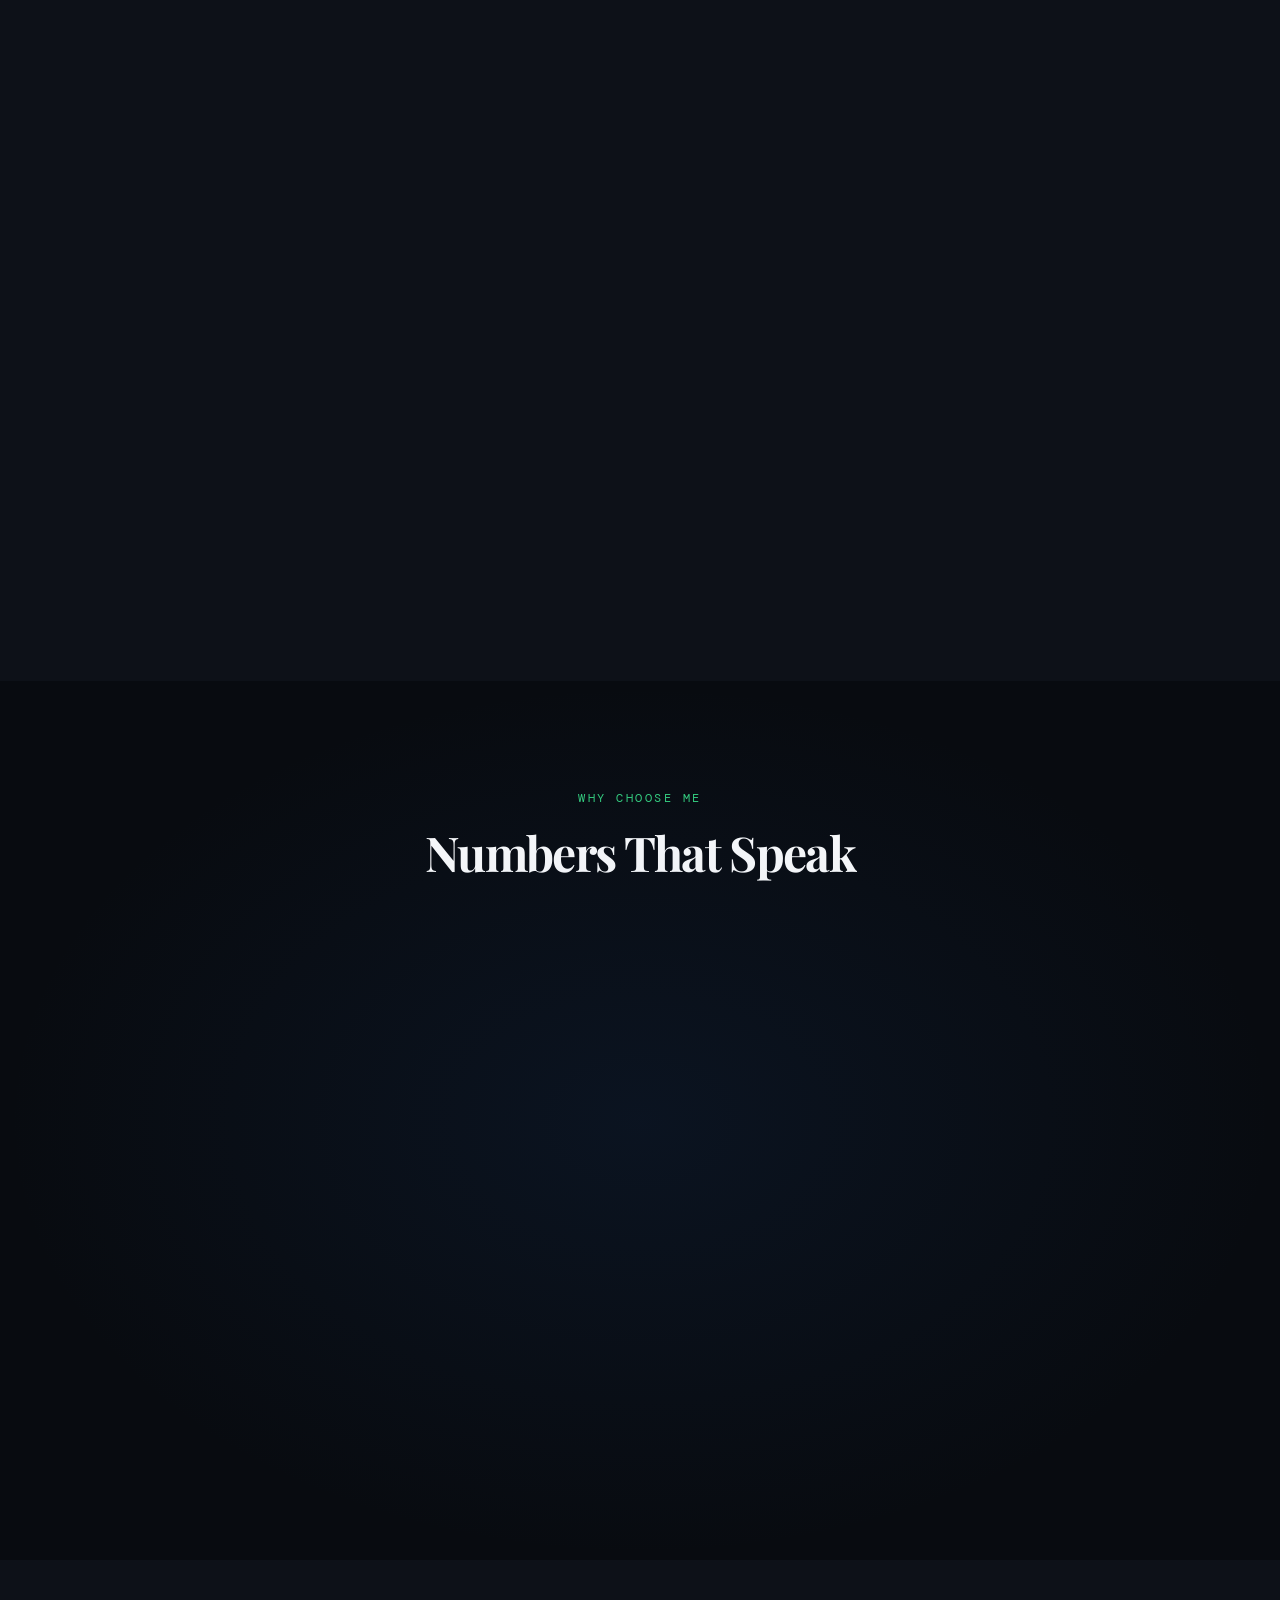
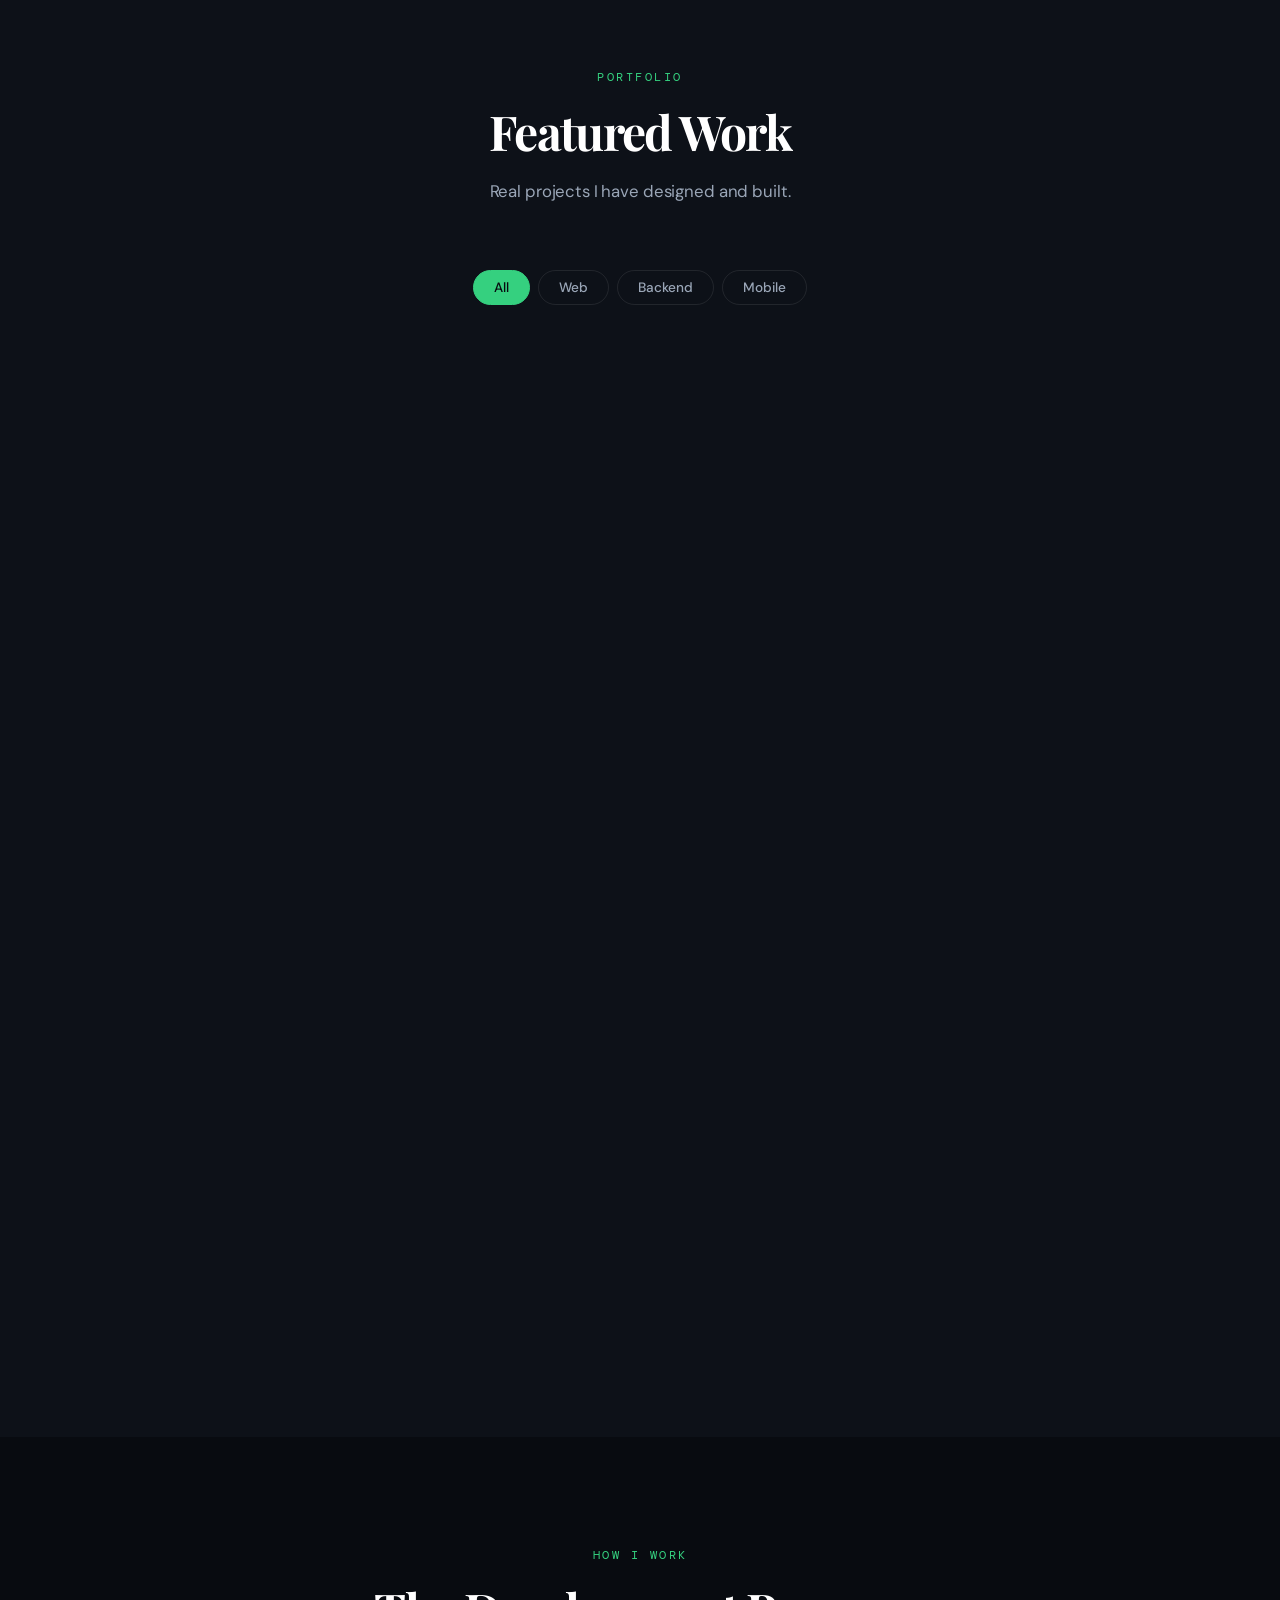
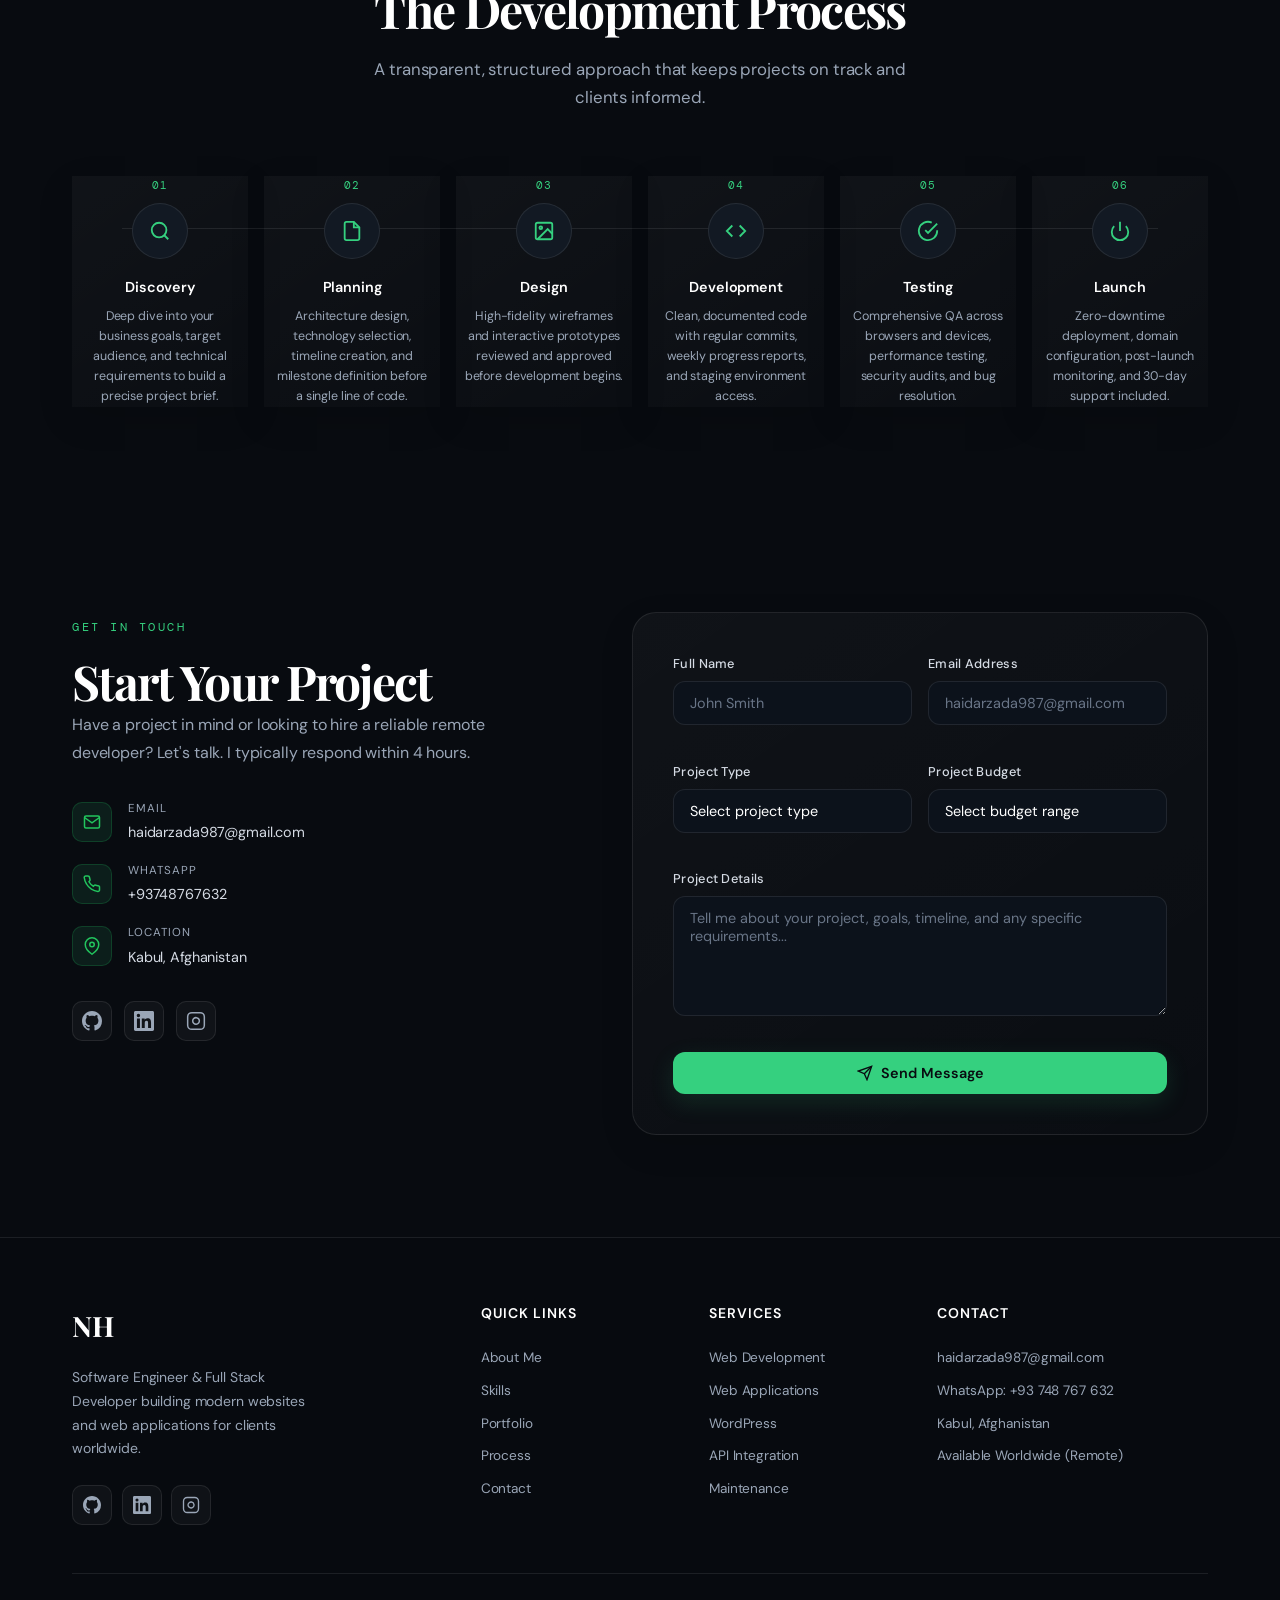
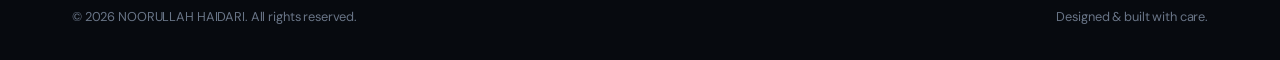
==== commit 1416e369: "Revert to github.io address: domain cancelled, remove CNAME" ====
--- a/index.html
+++ b/index.html
@@ -9,7 +9,7 @@
   <meta property="og:title" content="NOORULLAH HAIDARI — Software Engineer & Full Stack Developer" />
   <meta property="og:description" content="Building Modern Websites & Applications That Grow Businesses" />
   <meta property="og:type" content="website" />
-  <meta property="og:url" content="https://noorcode.tech/" />
+  <meta property="og:url" content="https://haidarzada987-tech.github.io/noorcode/" />
   <title>NOORULLAH HAIDARI — Software Engineer & Full Stack Developer</title>
   <link rel="preconnect" href="https://fonts.googleapis.com" />
   <link rel="preconnect" href="https://fonts.gstatic.com" crossorigin />
@@ -22,7 +22,7 @@
     "@type": "Person",
     "name": "NOORULLAH HAIDARI",
     "jobTitle": "Software Engineer & Full Stack Developer",
-    "url": "https://noorcode.tech/",
+    "url": "https://haidarzada987-tech.github.io/noorcode/",
     "address": { "@type": "PostalAddress", "addressLocality": "Kabul", "addressCountry": "AF" }
   }
   </script>
@@ -481,7 +481,7 @@
           <img class="project-preview" src="img/projects/portfolio-site.svg" alt="Illustrative preview of portfolio site" loading="lazy" decoding="async" />
           <div class="project-overlay">
             <a href="https://github.com/haidarzada987-tech" class="overlay-btn" aria-label="View on GitHub"><svg width="18" height="18" viewBox="0 0 24 24" fill="currentColor"><path d="M12 0C5.37 0 0 5.37 0 12c0 5.31 3.435 9.795 8.205 11.385.6.105.825-.255.825-.57 0-.285-.015-1.23-.015-2.235-3.015.555-3.795-.735-4.035-1.41-.135-.345-.72-1.41-1.23-1.695-.42-.225-1.02-.78-.015-.795.945-.015 1.62.87 1.845 1.23 1.08 1.815 2.805 1.305 3.495.99.105-.78.42-1.305.765-1.605-2.67-.3-5.46-1.335-5.46-5.925 0-1.305.465-2.385 1.23-3.225-.12-.3-.54-1.53.12-3.18 0 0 1.005-.315 3.3 1.23.96-.27 1.98-.405 3-.405s2.04.135 3 .405c2.295-1.56 3.3-1.23 3.3-1.23.66 1.65.24 2.88.12 3.18.765.84 1.23 1.905 1.23 3.225 0 4.605-2.805 5.625-5.475 5.925.435.375.81 1.095.81 2.22 0 1.605-.015 2.895-.015 3.3 0 .315.225.69.825.57A12.02 12.02 0 0 0 24 12c0-6.63-5.37-12-12-12z"/></svg></a>
-            <a href="https://noorcode.tech/" class="overlay-btn" aria-label="Live demo"><svg width="18" height="18" viewBox="0 0 24 24" fill="none" stroke="currentColor" stroke-width="2"><path d="M18 13v6a2 2 0 0 1-2 2H5a2 2 0 0 1-2-2V8a2 2 0 0 1 2-2h6"/><polyline points="15,3 21,3 21,9"/><line x1="10" y1="14" x2="21" y2="3"/></svg></a>
+            <a href="https://haidarzada987-tech.github.io/noorcode/" class="overlay-btn" aria-label="Live demo"><svg width="18" height="18" viewBox="0 0 24 24" fill="none" stroke="currentColor" stroke-width="2"><path d="M18 13v6a2 2 0 0 1-2 2H5a2 2 0 0 1-2-2V8a2 2 0 0 1 2-2h6"/><polyline points="15,3 21,3 21,9"/><line x1="10" y1="14" x2="21" y2="3"/></svg></a>
           </div>
         </div>
         <div class="project-info">
@@ -625,7 +625,7 @@
       <div class="contact-form-wrap fade-right">
         <form class="contact-form" id="contactForm" action="https://formsubmit.co/a77238bdfb0529f6272d8c02e12209f7" method="POST">
           <input type="hidden" name="_subject" value="New project inquiry — from my portfolio website" />
-          <input type="hidden" name="_next" value="https://noorcode.tech/?sent=1#contact" />
+          <input type="hidden" name="_next" value="https://haidarzada987-tech.github.io/noorcode/?sent=1#contact" />
           <input type="hidden" name="_template" value="table" />
           <input type="text" name="_honey" style="display:none" tabindex="-1" autocomplete="off" />
           <div class="form-row">
